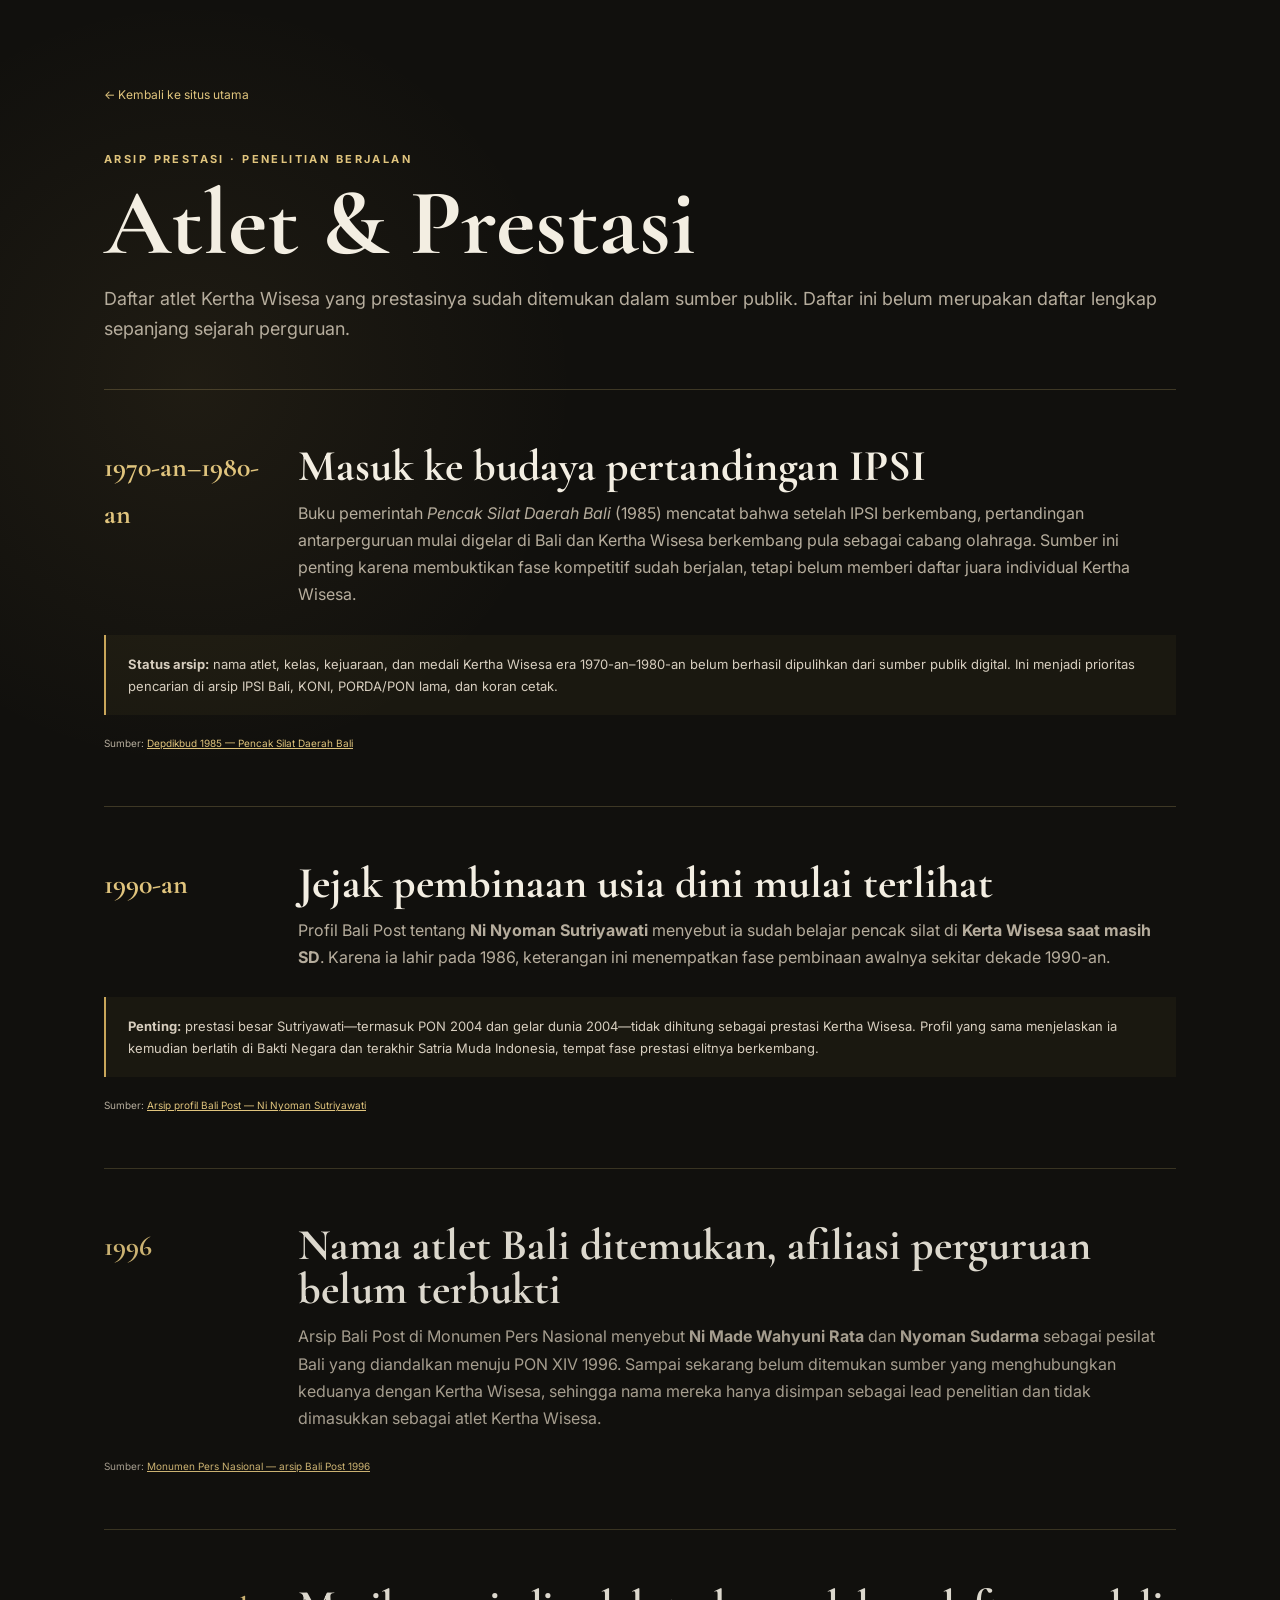
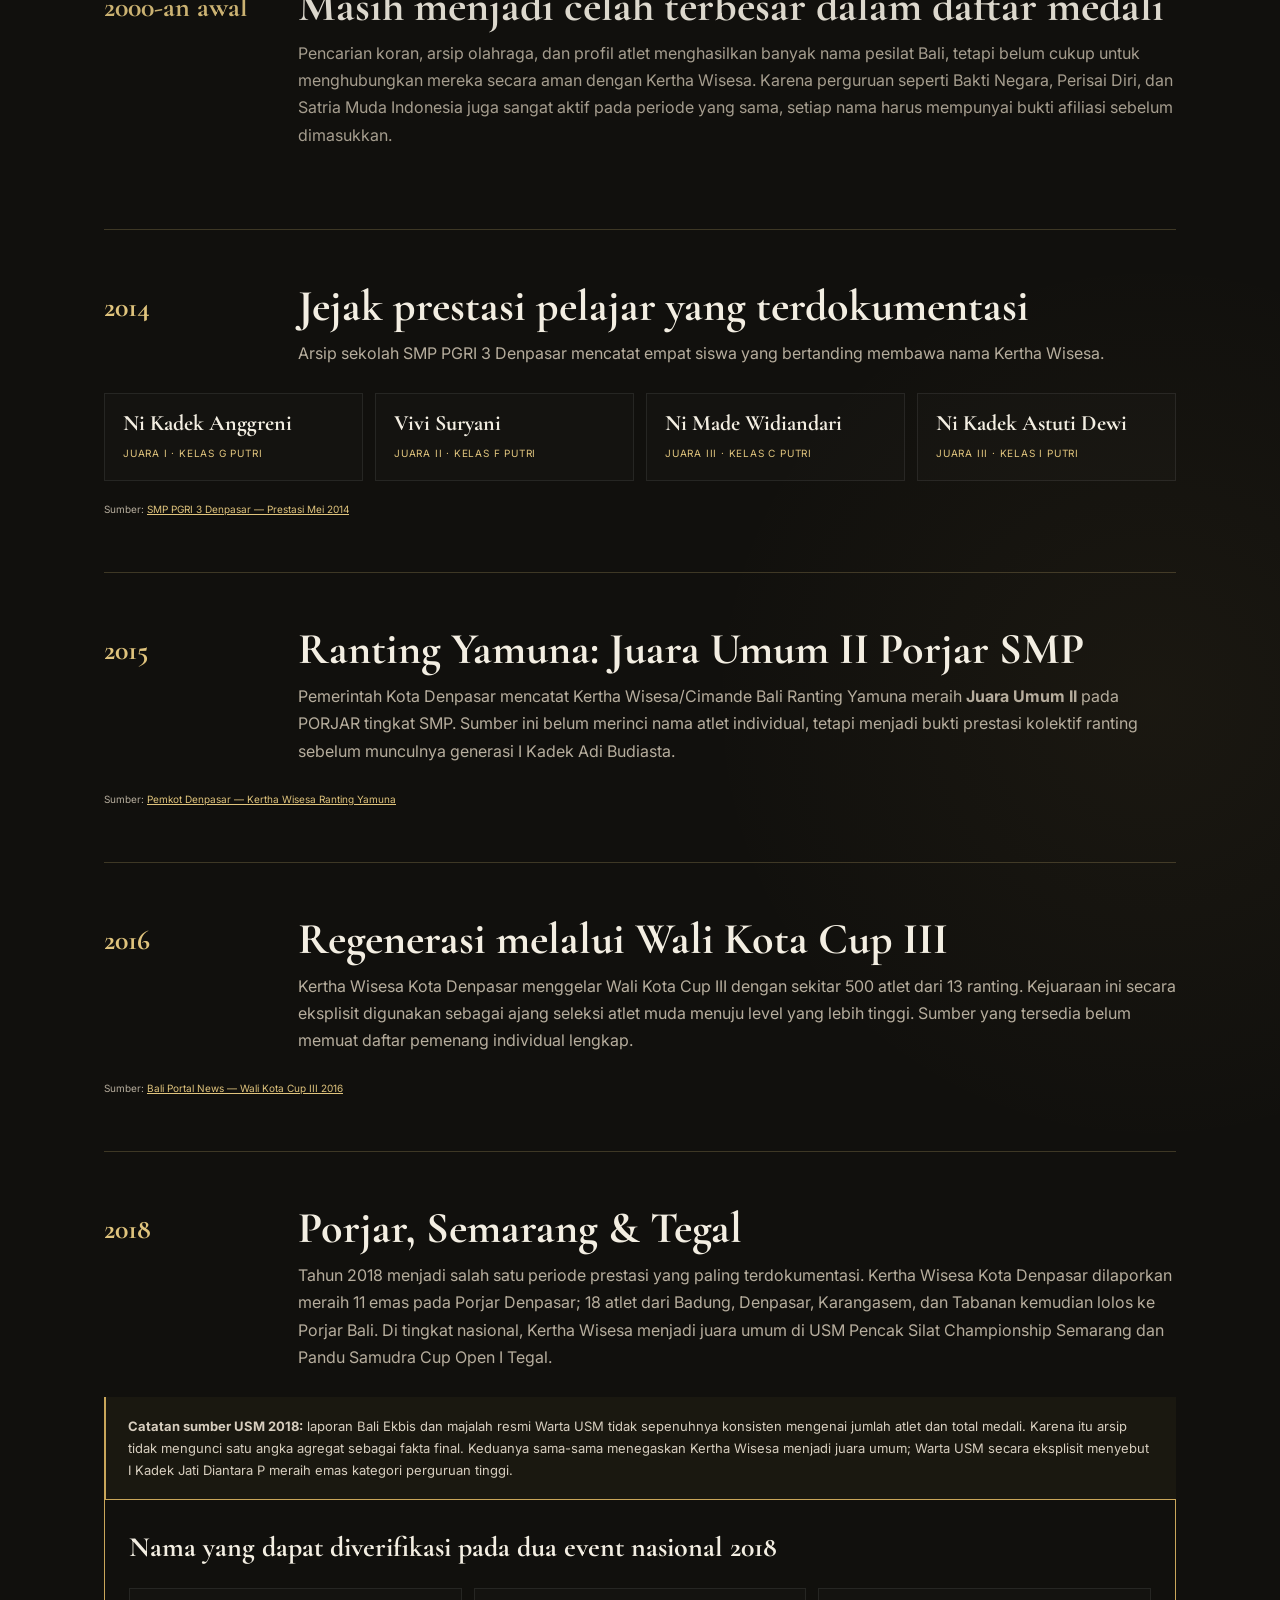
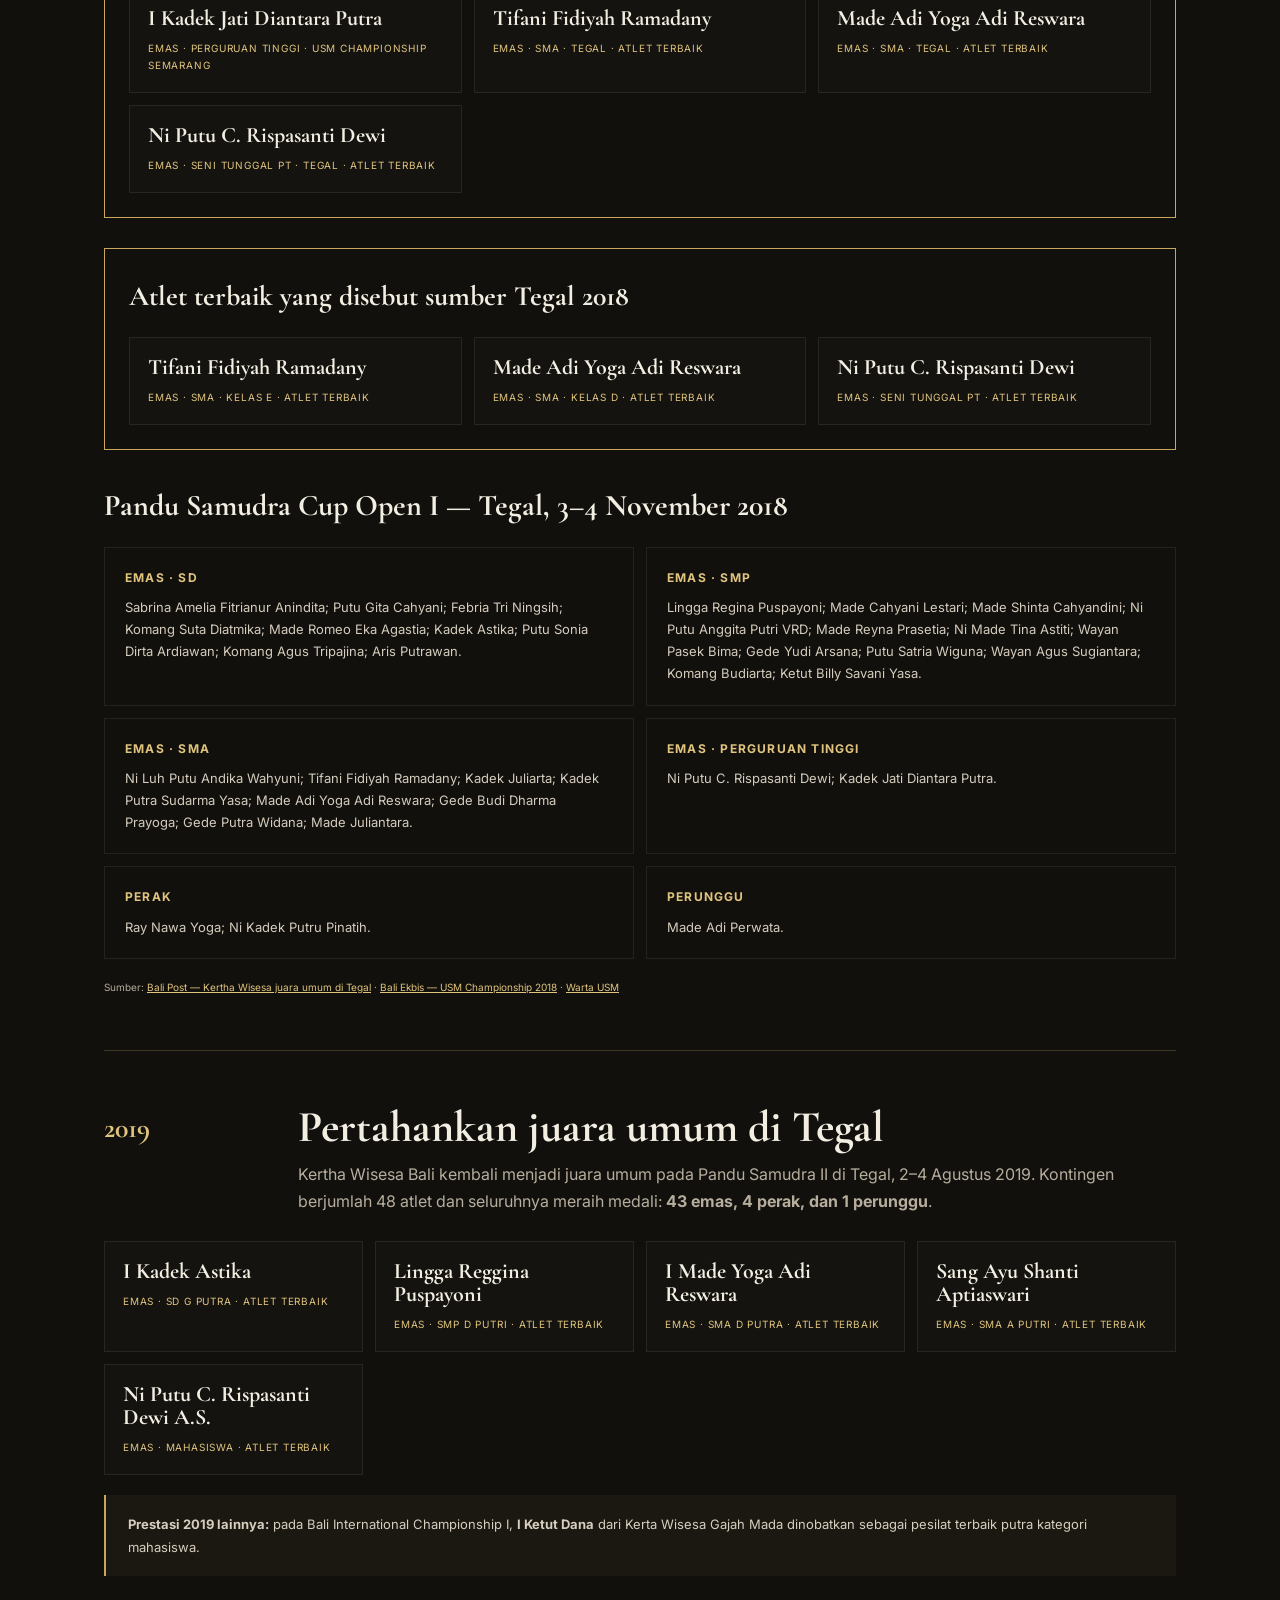
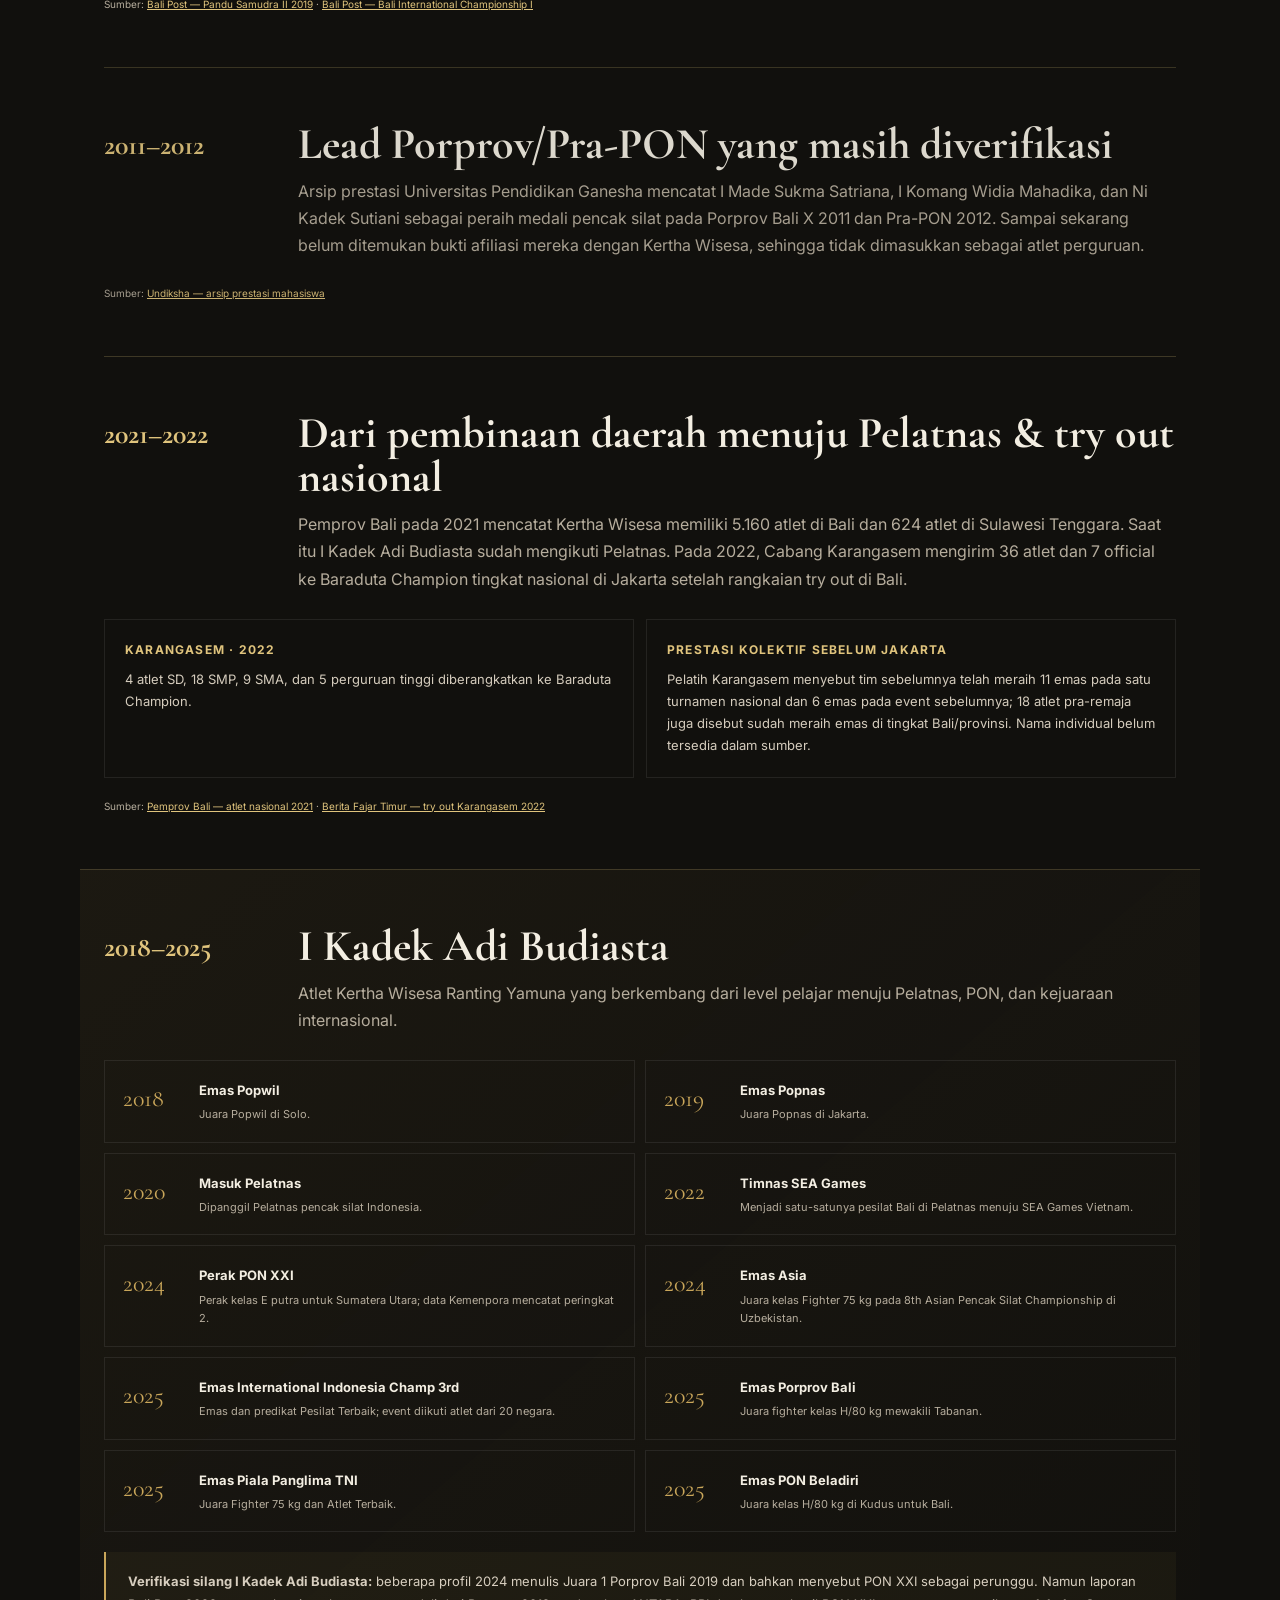
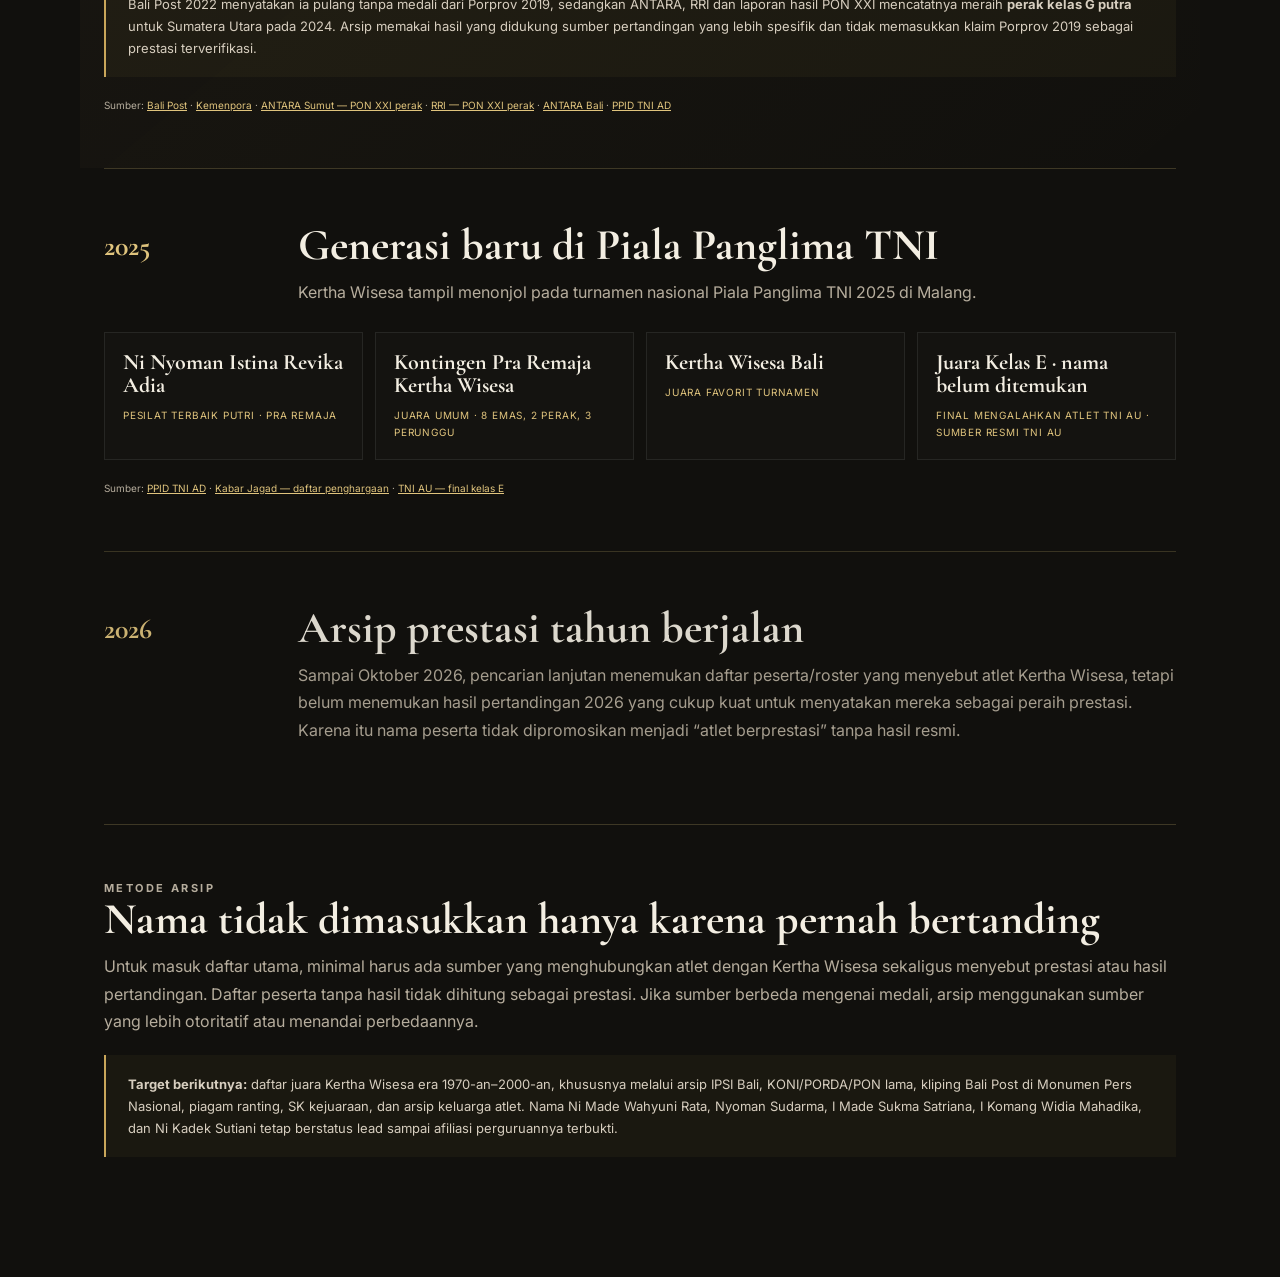
==== atlet.html @ 06d60357 "fill old athlete archive with verified historical leads" ====
<!doctype html>
<html lang="id"><head>
<meta charset="utf-8"><meta name="viewport" content="width=device-width, initial-scale=1">
<meta name="theme-color" content="#11100d">
<meta name="description" content="Arsip atlet dan prestasi PPS Kertha Wisesa berdasarkan sumber yang dapat diverifikasi.">
<title>Atlet & Prestasi — PPS Kertha Wisesa</title>
<link rel="preconnect" href="https://fonts.googleapis.com"><link rel="preconnect" href="https://fonts.gstatic.com" crossorigin>
<link href="https://fonts.googleapis.com/css2?family=Cormorant+Garamond:wght@500;600;700&family=Inter:wght@400;500;600;700&display=swap" rel="stylesheet">
<link rel="stylesheet" href="styles.css?v=20">
</head><body>
<main class="athlete-page">
<a class="bio-back" href="index.html#atlet">← Kembali ke situs utama</a>
<p class="kicker">Arsip Prestasi · Penelitian Berjalan</p>
<h1 class="bio-title">Atlet & Prestasi</h1>
<p class="bio-subtitle">Daftar atlet Kertha Wisesa yang prestasinya sudah ditemukan dalam sumber publik. Daftar ini belum merupakan daftar lengkap sepanjang sejarah perguruan.</p>

<section class="athlete-era">
  <div class="athlete-era-head">
    <time>1970-an–1980-an</time>
    <div><h2>Masuk ke budaya pertandingan IPSI</h2>
    <p>Buku pemerintah <em>Pencak Silat Daerah Bali</em> (1985) mencatat bahwa setelah IPSI berkembang, pertandingan antarperguruan mulai digelar di Bali dan Kertha Wisesa berkembang pula sebagai cabang olahraga. Sumber ini penting karena membuktikan fase kompetitif sudah berjalan, tetapi belum memberi daftar juara individual Kertha Wisesa.</p></div>
  </div>
  <div class="research-warning"><strong>Status arsip:</strong> nama atlet, kelas, kejuaraan, dan medali Kertha Wisesa era 1970-an–1980-an belum berhasil dipulihkan dari sumber publik digital. Ini menjadi prioritas pencarian di arsip IPSI Bali, KONI, PORDA/PON lama, dan koran cetak.</div>
  <p class="athlete-source">Sumber: <a target="_blank" rel="noopener" href="https://repositori.kemendikdasmen.go.id/7497/1/PENCAK%20SILAT%20DAERAH%20BALI.pdf">Depdikbud 1985 — Pencak Silat Daerah Bali</a></p>
</section>

<section class="athlete-era">
  <div class="athlete-era-head">
    <time>1990-an</time>
    <div><h2>Jejak pembinaan usia dini mulai terlihat</h2>
    <p>Profil Bali Post tentang <strong>Ni Nyoman Sutriyawati</strong> menyebut ia sudah belajar pencak silat di <strong>Kerta Wisesa saat masih SD</strong>. Karena ia lahir pada 1986, keterangan ini menempatkan fase pembinaan awalnya sekitar dekade 1990-an.</p></div>
  </div>
  <div class="research-warning"><strong>Penting:</strong> prestasi besar Sutriyawati—termasuk PON 2004 dan gelar dunia 2004—tidak dihitung sebagai prestasi Kertha Wisesa. Profil yang sama menjelaskan ia kemudian berlatih di Bakti Negara dan terakhir Satria Muda Indonesia, tempat fase prestasi elitnya berkembang.</div>
  <p class="athlete-source">Sumber: <a target="_blank" rel="noopener" href="https://www.mail-archive.com/silatindonesia%40yahoogroups.com/msg04131.html">Arsip profil Bali Post — Ni Nyoman Sutriyawati</a></p>
</section>

<section class="athlete-era archive-gap">
  <div class="athlete-era-head">
    <time>1996</time>
    <div><h2>Nama atlet Bali ditemukan, afiliasi perguruan belum terbukti</h2>
    <p>Arsip Bali Post di Monumen Pers Nasional menyebut <strong>Ni Made Wahyuni Rata</strong> dan <strong>Nyoman Sudarma</strong> sebagai pesilat Bali yang diandalkan menuju PON XIV 1996. Sampai sekarang belum ditemukan sumber yang menghubungkan keduanya dengan Kertha Wisesa, sehingga nama mereka hanya disimpan sebagai lead penelitian dan tidak dimasukkan sebagai atlet Kertha Wisesa.</p></div>
  </div>
  <p class="athlete-source">Sumber: <a target="_blank" rel="noopener" href="https://mpn.komdigi.go.id/arsip/page/112977/sheet">Monumen Pers Nasional — arsip Bali Post 1996</a></p>
</section>

<section class="athlete-era archive-gap">
  <div class="athlete-era-head">
    <time>2000-an awal</time>
    <div><h2>Masih menjadi celah terbesar dalam daftar medali</h2>
    <p>Pencarian koran, arsip olahraga, dan profil atlet menghasilkan banyak nama pesilat Bali, tetapi belum cukup untuk menghubungkan mereka secara aman dengan Kertha Wisesa. Karena perguruan seperti Bakti Negara, Perisai Diri, dan Satria Muda Indonesia juga sangat aktif pada periode yang sama, setiap nama harus mempunyai bukti afiliasi sebelum dimasukkan.</p></div>
  </div>
</section>

<section class="athlete-era">
  <div class="athlete-era-head">
    <time>2014</time>
    <div><h2>Jejak prestasi pelajar yang terdokumentasi</h2><p>Arsip sekolah SMP PGRI 3 Denpasar mencatat empat siswa yang bertanding membawa nama Kertha Wisesa.</p></div>
  </div>
  <div class="athlete-cards">
    <article><strong>Ni Kadek Anggreni</strong><span>Juara I · Kelas G Putri</span></article>
    <article><strong>Vivi Suryani</strong><span>Juara II · Kelas F Putri</span></article>
    <article><strong>Ni Made Widiandari</strong><span>Juara III · Kelas C Putri</span></article>
    <article><strong>Ni Kadek Astuti Dewi</strong><span>Juara III · Kelas I Putri</span></article>
  </div>
  <p class="athlete-source">Sumber: <a target="_blank" rel="noopener" href="https://spigadenpasar.weebly.com/mei-2014.html">SMP PGRI 3 Denpasar — Prestasi Mei 2014</a></p>
</section>

<section class="athlete-era">
  <div class="athlete-era-head">
    <time>2015</time>
    <div><h2>Ranting Yamuna: Juara Umum II Porjar SMP</h2><p>Pemerintah Kota Denpasar mencatat Kertha Wisesa/Cimande Bali Ranting Yamuna meraih <strong>Juara Umum II</strong> pada PORJAR tingkat SMP. Sumber ini belum merinci nama atlet individual, tetapi menjadi bukti prestasi kolektif ranting sebelum munculnya generasi I Kadek Adi Budiasta.</p></div>
  </div>
  <p class="athlete-source">Sumber: <a target="_blank" rel="noopener" href="https://www.setda.denpasarkota.go.id/berita/peringatan-hut-ke-9-kerta-wisesa-dan-cimande-bali-ranting-yamuna-lakukan-inovasi-dan-ide-kreatif-demi-kemajuan-pencak-silat">Pemkot Denpasar — Kertha Wisesa Ranting Yamuna</a></p>
</section>

<section class="athlete-era">
  <div class="athlete-era-head">
    <time>2016</time>
    <div><h2>Regenerasi melalui Wali Kota Cup III</h2><p>Kertha Wisesa Kota Denpasar menggelar Wali Kota Cup III dengan sekitar 500 atlet dari 13 ranting. Kejuaraan ini secara eksplisit digunakan sebagai ajang seleksi atlet muda menuju level yang lebih tinggi. Sumber yang tersedia belum memuat daftar pemenang individual lengkap.</p></div>
  </div>
  <p class="athlete-source">Sumber: <a target="_blank" rel="noopener" href="https://baliportalnews.com/2016/11/psps-kertha-wisesa-gelar-kejuaraan-bertajuk-walikota-cup-iii/">Bali Portal News — Wali Kota Cup III 2016</a></p>
</section>

<section class="athlete-era">
  <div class="athlete-era-head">
    <time>2018</time>
    <div><h2>Porjar, Semarang & Tegal</h2><p>Tahun 2018 menjadi salah satu periode prestasi yang paling terdokumentasi. Kertha Wisesa Kota Denpasar dilaporkan meraih 11 emas pada Porjar Denpasar; 18 atlet dari Badung, Denpasar, Karangasem, dan Tabanan kemudian lolos ke Porjar Bali. Di tingkat nasional, Kertha Wisesa menjadi juara umum di USM Pencak Silat Championship Semarang dan Pandu Samudra Cup Open I Tegal.</p></div>
  </div>
  <div class="research-warning"><strong>Catatan sumber USM 2018:</strong> laporan Bali Ekbis dan majalah resmi Warta USM tidak sepenuhnya konsisten mengenai jumlah atlet dan total medali. Karena itu arsip tidak mengunci satu angka agregat sebagai fakta final. Keduanya sama-sama menegaskan Kertha Wisesa menjadi juara umum; Warta USM secara eksplisit menyebut I Kadek Jati Diantara P meraih emas kategori perguruan tinggi.</div>

  <div class="athlete-callout">
    <strong>Nama yang dapat diverifikasi pada dua event nasional 2018</strong>
    <div class="athlete-cards compact">
      <article><strong>I Kadek Jati Diantara Putra</strong><span>Emas · Perguruan Tinggi · USM Championship Semarang</span></article>
      <article><strong>Tifani Fidiyah Ramadany</strong><span>Emas · SMA · Tegal · Atlet terbaik</span></article>
      <article><strong>Made Adi Yoga Adi Reswara</strong><span>Emas · SMA · Tegal · Atlet terbaik</span></article>
      <article><strong>Ni Putu C. Rispasanti Dewi</strong><span>Emas · Seni Tunggal PT · Tegal · Atlet terbaik</span></article>
    </div>
  </div>

  <div class="athlete-callout">
    <strong>Atlet terbaik yang disebut sumber Tegal 2018</strong>
    <div class="athlete-cards compact">
      <article><strong>Tifani Fidiyah Ramadany</strong><span>Emas · SMA · Kelas E · Atlet terbaik</span></article>
      <article><strong>Made Adi Yoga Adi Reswara</strong><span>Emas · SMA · Kelas D · Atlet terbaik</span></article>
      <article><strong>Ni Putu C. Rispasanti Dewi</strong><span>Emas · Seni Tunggal PT · Atlet terbaik</span></article>
    </div>
  </div>

  <h3 class="athlete-subhead">Pandu Samudra Cup Open I — Tegal, 3–4 November 2018</h3>
  <div class="medal-groups">
    <div class="medal-group">
      <h4>Emas · SD</h4>
      <p>Sabrina Amelia Fitrianur Anindita; Putu Gita Cahyani; Febria Tri Ningsih; Komang Suta Diatmika; Made Romeo Eka Agastia; Kadek Astika; Putu Sonia Dirta Ardiawan; Komang Agus Tripajina; Aris Putrawan.</p>
    </div>
    <div class="medal-group">
      <h4>Emas · SMP</h4>
      <p>Lingga Regina Puspayoni; Made Cahyani Lestari; Made Shinta Cahyandini; Ni Putu Anggita Putri VRD; Made Reyna Prasetia; Ni Made Tina Astiti; Wayan Pasek Bima; Gede Yudi Arsana; Putu Satria Wiguna; Wayan Agus Sugiantara; Komang Budiarta; Ketut Billy Savani Yasa.</p>
    </div>
    <div class="medal-group">
      <h4>Emas · SMA</h4>
      <p>Ni Luh Putu Andika Wahyuni; Tifani Fidiyah Ramadany; Kadek Juliarta; Kadek Putra Sudarma Yasa; Made Adi Yoga Adi Reswara; Gede Budi Dharma Prayoga; Gede Putra Widana; Made Juliantara.</p>
    </div>
    <div class="medal-group">
      <h4>Emas · Perguruan Tinggi</h4>
      <p>Ni Putu C. Rispasanti Dewi; Kadek Jati Diantara Putra.</p>
    </div>
    <div class="medal-group">
      <h4>Perak</h4>
      <p>Ray Nawa Yoga; Ni Kadek Putru Pinatih.</p>
    </div>
    <div class="medal-group">
      <h4>Perunggu</h4>
      <p>Made Adi Perwata.</p>
    </div>
  </div>
  <p class="athlete-source">Sumber: <a target="_blank" rel="noopener" href="https://www.balipost.com/news/2018/11/08/60775/Pesilat-Kertha-Wisesa-Bali-Juara...html">Bali Post — Kertha Wisesa juara umum di Tegal</a> · <a target="_blank" rel="noopener" href="https://www.baliekbis.com/kertha-wisesa-harumkan-nama-bali-di-usm-pencak-silat-championship-2018-semarang/">Bali Ekbis — USM Championship 2018</a> · <a target="_blank" rel="noopener" href="https://usm.ac.id/wp-content/uploads/2022/10/Warta-USM-No.04.Vol_.19.2018_opt.pdf">Warta USM</a></p>
</section>

<section class="athlete-era">
  <div class="athlete-era-head">
    <time>2019</time>
    <div><h2>Pertahankan juara umum di Tegal</h2><p>Kertha Wisesa Bali kembali menjadi juara umum pada Pandu Samudra II di Tegal, 2–4 Agustus 2019. Kontingen berjumlah 48 atlet dan seluruhnya meraih medali: <strong>43 emas, 4 perak, dan 1 perunggu</strong>.</p></div>
  </div>
  <div class="athlete-cards">
    <article><strong>I Kadek Astika</strong><span>Emas · SD G Putra · Atlet terbaik</span></article>
    <article><strong>Lingga Reggina Puspayoni</strong><span>Emas · SMP D Putri · Atlet terbaik</span></article>
    <article><strong>I Made Yoga Adi Reswara</strong><span>Emas · SMA D Putra · Atlet terbaik</span></article>
    <article><strong>Sang Ayu Shanti Aptiaswari</strong><span>Emas · SMA A Putri · Atlet terbaik</span></article>
    <article><strong>Ni Putu C. Rispasanti Dewi A.S.</strong><span>Emas · Mahasiswa · Atlet terbaik</span></article>
  </div>
  <div class="research-warning"><strong>Prestasi 2019 lainnya:</strong> pada Bali International Championship I, <strong>I Ketut Dana</strong> dari Kerta Wisesa Gajah Mada dinobatkan sebagai pesilat terbaik putra kategori mahasiswa.</div>
  <p class="athlete-source">Sumber: <a target="_blank" rel="noopener" href="https://www.balipost.com/news/2019/08/06/83137/Kertha-Wisesa-Bali-Pertahankan-Gelar...html">Bali Post — Pandu Samudra II 2019</a> · <a target="_blank" rel="noopener" href="https://www.balipost.com/news/2019/07/29/82180/Tapak-Suci-Bali-Juara-Favorit.html">Bali Post — Bali International Championship I</a></p>
</section>

<section class="athlete-era archive-gap">
  <div class="athlete-era-head">
    <time>2011–2012</time>
    <div><h2>Lead Porprov/Pra-PON yang masih diverifikasi</h2><p>Arsip prestasi Universitas Pendidikan Ganesha mencatat I Made Sukma Satriana, I Komang Widia Mahadika, dan Ni Kadek Sutiani sebagai peraih medali pencak silat pada Porprov Bali X 2011 dan Pra-PON 2012. Sampai sekarang belum ditemukan bukti afiliasi mereka dengan Kertha Wisesa, sehingga tidak dimasukkan sebagai atlet perguruan.</p></div>
  </div>
  <p class="athlete-source">Sumber: <a target="_blank" rel="noopener" href="https://undiksha.ac.id/kemahasiswaan/prestasi-mahasiswa/">Undiksha — arsip prestasi mahasiswa</a></p>
</section>

<section class="athlete-era">
  <div class="athlete-era-head">
    <time>2021–2022</time>
    <div><h2>Dari pembinaan daerah menuju Pelatnas & try out nasional</h2><p>Pemprov Bali pada 2021 mencatat Kertha Wisesa memiliki 5.160 atlet di Bali dan 624 atlet di Sulawesi Tenggara. Saat itu I Kadek Adi Budiasta sudah mengikuti Pelatnas. Pada 2022, Cabang Karangasem mengirim 36 atlet dan 7 official ke Baraduta Champion tingkat nasional di Jakarta setelah rangkaian try out di Bali.</p></div>
  </div>
  <div class="medal-groups">
    <div class="medal-group"><h4>Karangasem · 2022</h4><p>4 atlet SD, 18 SMP, 9 SMA, dan 5 perguruan tinggi diberangkatkan ke Baraduta Champion.</p></div>
    <div class="medal-group"><h4>Prestasi kolektif sebelum Jakarta</h4><p>Pelatih Karangasem menyebut tim sebelumnya telah meraih 11 emas pada satu turnamen nasional dan 6 emas pada event sebelumnya; 18 atlet pra-remaja juga disebut sudah meraih emas di tingkat Bali/provinsi. Nama individual belum tersedia dalam sumber.</p></div>
  </div>
  <p class="athlete-source">Sumber: <a target="_blank" rel="noopener" href="https://www.baliprov.go.id/web/gubernur-koster-apresiasi-pps-kertha-wisesa-melahirkan-atlet-nasional">Pemprov Bali — atlet nasional 2021</a> · <a target="_blank" rel="noopener" href="https://beritafajartimur.com/ketua-dpp-perguruan-pencak-silat-kertha-wisesa-lepas-38-atlet-pencak-silat-yang-try-out-ke-jakarta/">Berita Fajar Timur — try out Karangasem 2022</a></p>
</section>

<section class="athlete-era athlete-star">
  <div class="athlete-era-head">
    <time>2018–2025</time>
    <div><h2>I Kadek Adi Budiasta</h2><p>Atlet Kertha Wisesa Ranting Yamuna yang berkembang dari level pelajar menuju Pelatnas, PON, dan kejuaraan internasional.</p></div>
  </div>
  <div class="career-grid">
    <article><span>2018</span><strong>Emas Popwil</strong><p>Juara Popwil di Solo.</p></article>
    <article><span>2019</span><strong>Emas Popnas</strong><p>Juara Popnas di Jakarta.</p></article>
    <article><span>2020</span><strong>Masuk Pelatnas</strong><p>Dipanggil Pelatnas pencak silat Indonesia.</p></article>
    <article><span>2022</span><strong>Timnas SEA Games</strong><p>Menjadi satu-satunya pesilat Bali di Pelatnas menuju SEA Games Vietnam.</p></article>
    <article><span>2024</span><strong>Perak PON XXI</strong><p>Perak kelas E putra untuk Sumatera Utara; data Kemenpora mencatat peringkat 2.</p></article>
    <article><span>2024</span><strong>Emas Asia</strong><p>Juara kelas Fighter 75 kg pada 8th Asian Pencak Silat Championship di Uzbekistan.</p></article>
    <article><span>2025</span><strong>Emas International Indonesia Champ 3rd</strong><p>Emas dan predikat Pesilat Terbaik; event diikuti atlet dari 20 negara.</p></article>
    <article><span>2025</span><strong>Emas Porprov Bali</strong><p>Juara fighter kelas H/80 kg mewakili Tabanan.</p></article>
    <article><span>2025</span><strong>Emas Piala Panglima TNI</strong><p>Juara Fighter 75 kg dan Atlet Terbaik.</p></article>
    <article><span>2025</span><strong>Emas PON Beladiri</strong><p>Juara kelas H/80 kg di Kudus untuk Bali.</p></article>
  </div>
  <div class="research-warning"><strong>Verifikasi silang I Kadek Adi Budiasta:</strong> beberapa profil 2024 menulis Juara 1 Porprov Bali 2019 dan bahkan menyebut PON XXI sebagai perunggu. Namun laporan Bali Post 2022 menyatakan ia pulang tanpa medali dari Porprov 2019, sedangkan ANTARA, RRI dan laporan hasil PON XXI mencatatnya meraih <strong>perak kelas G putra</strong> untuk Sumatera Utara pada 2024. Arsip memakai hasil yang didukung sumber pertandingan yang lebih spesifik dan tidak memasukkan klaim Porprov 2019 sebagai prestasi terverifikasi.</div>
  <p class="athlete-source">Sumber: <a target="_blank" rel="noopener" href="https://www.balipost.com/news/2022/02/21/252060/Adi-Budiasta-Berlaga-di-SEA...html">Bali Post</a> · <a target="_blank" rel="noopener" href="https://smepbdsi.kemenpora.go.id/pelatnas/?id_pelatnas=13">Kemenpora</a> · <a target="_blank" rel="noopener" href="https://sumut.antaranews.com/berita/589383/atlet-asal-langkat-wakili-sumut-di-pon-xxi-raih-perak-dan-perunggu">ANTARA Sumut — PON XXI perak</a> · <a target="_blank" rel="noopener" href="https://rri.co.id/denpasar/pon/1009874/atlet-pencak-silat-kodam-udayana-raih-medali-di-pon-aceh">RRI — PON XXI perak</a> · <a target="_blank" rel="noopener" href="https://bali.antaranews.com/berita/359233/prajurit-udayana-raih-medali-emas-pencak-silat-tingkat-asia">ANTARA Bali</a> · <a target="_blank" rel="noopener" href="https://ppid.tniad.mil.id/index.php/i/30249/serda-kadek-budiasta-prajurit-kodam-ixudayana-persembahkan-emas-untuk-bali-di-pon-beladiri-2025">PPID TNI AD</a></p>
</section>

<section class="athlete-era">
  <div class="athlete-era-head">
    <time>2025</time>
    <div><h2>Generasi baru di Piala Panglima TNI</h2><p>Kertha Wisesa tampil menonjol pada turnamen nasional Piala Panglima TNI 2025 di Malang.</p></div>
  </div>
  <div class="athlete-cards">
    <article><strong>Ni Nyoman Istina Revika Adia</strong><span>Pesilat terbaik putri · Pra Remaja</span></article>
    <article><strong>Kontingen Pra Remaja Kertha Wisesa</strong><span>Juara umum · 8 emas, 2 perak, 3 perunggu</span></article>
    <article><strong>Kertha Wisesa Bali</strong><span>Juara Favorit turnamen</span></article>
    <article><strong>Juara Kelas E · nama belum ditemukan</strong><span>Final mengalahkan atlet TNI AU · sumber resmi TNI AU</span></article>
  </div>
  <p class="athlete-source">Sumber: <a target="_blank" rel="noopener" href="https://ppid.tniad.mil.id/index.php/i/28412/silat-menyatukan-negeri-turnamen-pencak-silat-piala-panglima-tni-2025-resmi-ditutup-penuh-apresiasi-dan-harapan">PPID TNI AD</a> · <a target="_blank" rel="noopener" href="https://www.kabarjagad.id/olahraga/kejuaraan-pencak-silat-piala-panglima-tni-2025-ditutup-lahirkan-jawara-berkarakter/">Kabar Jagad — daftar penghargaan</a> · <a target="_blank" rel="noopener" href="https://tni-au.mil.id/berita/detail/prajurit-kosek-iii-raih-emas-dan-perak-kejuaraan-pencak-silat-piala-panglima-tni">TNI AU — final kelas E</a></p>
</section>

<section class="athlete-era archive-gap">
  <div class="athlete-era-head">
    <time>2026</time>
    <div><h2>Arsip prestasi tahun berjalan</h2><p>Sampai Oktober 2026, pencarian lanjutan menemukan daftar peserta/roster yang menyebut atlet Kertha Wisesa, tetapi belum menemukan hasil pertandingan 2026 yang cukup kuat untuk menyatakan mereka sebagai peraih prestasi. Karena itu nama peserta tidak dipromosikan menjadi “atlet berprestasi” tanpa hasil resmi.</p></div>
  </div>
</section>

<section class="athlete-sources">
  <p class="kicker">Metode Arsip</p>
  <h2>Nama tidak dimasukkan hanya karena pernah bertanding</h2>
  <p>Untuk masuk daftar utama, minimal harus ada sumber yang menghubungkan atlet dengan Kertha Wisesa sekaligus menyebut prestasi atau hasil pertandingan. Daftar peserta tanpa hasil tidak dihitung sebagai prestasi. Jika sumber berbeda mengenai medali, arsip menggunakan sumber yang lebih otoritatif atau menandai perbedaannya.</p>
  <div class="research-warning"><strong>Target berikutnya:</strong> daftar juara Kertha Wisesa era 1970-an–2000-an, khususnya melalui arsip IPSI Bali, KONI/PORDA/PON lama, kliping Bali Post di Monumen Pers Nasional, piagam ranting, SK kejuaraan, dan arsip keluarga atlet. Nama Ni Made Wahyuni Rata, Nyoman Sudarma, I Made Sukma Satriana, I Komang Widia Mahadika, dan Ni Kadek Sutiani tetap berstatus lead sampai afiliasi perguruannya terbukti.</div>
</section>
</main>
</body></html>
---- styles.css ----
:root{
  --bg:#11100d;
  --bg-2:#181612;
  --panel:#201d17;
  --panel-2:#272219;
  --text:#f3eee2;
  --muted:#b6ad9d;
  --gold:#c9a65a;
  --gold-2:#e0c47d;
  --line:rgba(224,196,125,.22);
  --white:#fffaf0;
  --max:1180px;
}
*{box-sizing:border-box}
html{scroll-behavior:smooth}
body{
  margin:0;
  background:
    radial-gradient(circle at 15% 5%,rgba(201,166,90,.08),transparent 24rem),
    radial-gradient(circle at 90% 30%,rgba(201,166,90,.05),transparent 28rem),
    var(--bg);
  color:var(--text);
  font-family:Inter,system-ui,sans-serif;
  line-height:1.7;
}
a{color:inherit}
.progress{position:fixed;top:0;left:0;height:2px;background:var(--gold-2);width:0;z-index:1000}
.site-header{
  position:sticky;top:0;z-index:50;
  border-bottom:1px solid rgba(255,255,255,.07);
  background:rgba(17,16,13,.86);backdrop-filter:blur(14px)
}
.nav-wrap{max-width:var(--max);margin:auto;height:78px;padding:0 24px;display:flex;align-items:center;justify-content:space-between;gap:28px}
.brand{display:flex;align-items:center;gap:12px;text-decoration:none}
.brand-logo,.footer-logo,.hero-logo,.emblem-visual img{
  object-fit:cover;
  display:block;
  background:transparent !important;
  -webkit-clip-path:polygon(49.1% 1.2%,98.2% 38.1%,81.1% 98.8%,17.2% 98.8%,1.2% 38.1%);
  clip-path:polygon(49.1% 1.2%,98.2% 38.1%,81.1% 98.8%,17.2% 98.8%,1.2% 38.1%);
}
.brand-logo{width:40px;height:40px;flex:0 0 auto;filter:none}
.footer-logo{width:44px;height:44px;flex:0 0 auto;filter:none}
.hero-logo{width:112px;height:112px;margin:0 auto 30px;filter:drop-shadow(0 6px 14px rgba(0,0,0,.28))}
.brand strong{display:block;font-family:"Cormorant Garamond",serif;font-size:22px;line-height:1}
.brand small{font-size:10px;text-transform:uppercase;letter-spacing:.22em;color:var(--muted)}
.nav{display:flex;gap:26px;align-items:center}
.nav a{text-decoration:none;font-size:13px;color:#d9d1c3;position:relative}
.nav a:after{content:"";position:absolute;left:0;bottom:-8px;width:0;height:1px;background:var(--gold);transition:.25s}
.nav a:hover:after{width:100%}
.menu-btn{display:none;background:none;border:1px solid var(--line);color:var(--text);padding:9px 12px}

.hero{
  min-height:calc(100vh - 78px);position:relative;overflow:hidden;
  display:grid;place-items:center;border-bottom:1px solid rgba(255,255,255,.06)
}
.hero:before{
  content:"";position:absolute;inset:0;opacity:.13;
  background-image:
    linear-gradient(30deg, transparent 24%, rgba(224,196,125,.15) 25%, rgba(224,196,125,.15) 26%, transparent 27%, transparent 74%, rgba(224,196,125,.15) 75%, rgba(224,196,125,.15) 76%, transparent 77%),
    linear-gradient(60deg, transparent 24%, rgba(224,196,125,.1) 25%, rgba(224,196,125,.1) 26%, transparent 27%, transparent 74%, rgba(224,196,125,.1) 75%, rgba(224,196,125,.1) 76%, transparent 77%);
  background-size:70px 120px
}
.hero-inner{width:min(980px,calc(100% - 48px));position:relative;text-align:center;padding:100px 0 120px}
.eyebrow,.kicker{text-transform:uppercase;letter-spacing:.22em;color:var(--gold-2);font-size:11px;font-weight:700}
.hero h1,.section h2,.founder-content h3,.org-card h3,.archive-callout h3{
  font-family:"Cormorant Garamond",serif
}
.hero h1{font-size:clamp(72px,12vw,150px);line-height:.82;margin:26px 0 30px;letter-spacing:-.04em}
.hero-lead{max-width:720px;margin:0 auto;color:#d8d0c2;font-size:clamp(17px,2vw,22px)}
.hero-actions{display:flex;justify-content:center;gap:12px;margin-top:38px;flex-wrap:wrap}
.btn{padding:13px 20px;text-decoration:none;font-size:13px;border:1px solid var(--line)}
.btn-primary{background:var(--gold);color:#18130a;border-color:var(--gold);font-weight:700}
.btn-ghost{background:rgba(255,255,255,.02)}
.hero-facts{
  margin:70px auto 0;max-width:760px;border-top:1px solid var(--line);border-bottom:1px solid var(--line);
  display:grid;grid-template-columns:repeat(3,1fr)
}
.hero-facts div{padding:22px 14px;border-right:1px solid var(--line)}
.hero-facts div:last-child{border-right:0}
.hero-facts span{display:block;font-family:"Cormorant Garamond",serif;font-size:32px;color:var(--gold-2);font-weight:700}
.hero-facts small{color:var(--muted);font-size:11px}
.scroll-cue{position:absolute;bottom:24px;text-decoration:none;color:var(--muted);font-size:11px;letter-spacing:.1em}
.scroll-cue span{color:var(--gold);margin-left:8px}

.section{max-width:var(--max);margin:auto;padding:110px 24px}
.section-head{max-width:800px;margin-bottom:52px}
.section-head.compact{margin-bottom:36px}
.section-head.centered{text-align:center;margin-left:auto;margin-right:auto}
.section h2{font-size:clamp(42px,6vw,72px);line-height:.98;margin:10px 0 0;letter-spacing:-.025em}
.section-sub{color:var(--muted);max-width:670px}
.centered .section-sub{margin-left:auto;margin-right:auto}
.split{display:grid;grid-template-columns:1.45fr .8fr;gap:64px;align-items:start}
.copy p{font-size:17px;color:#d9d0c1;margin:0 0 20px}
.copy strong{color:var(--white)}
.quote-card{border:1px solid var(--line);padding:34px;background:linear-gradient(145deg,rgba(201,166,90,.08),transparent)}
.quote-mark{font-family:"Cormorant Garamond",serif;color:var(--gold);font-size:70px;line-height:.6}
blockquote{font-family:"Cormorant Garamond",serif;font-size:28px;line-height:1.15;margin:10px 0 24px}
.quote-card p{color:var(--muted);font-size:12px}

.timeline-section{padding-top:70px}
.timeline{border-left:1px solid var(--line);margin-left:100px}
.timeline article{display:grid;grid-template-columns:150px 1fr;gap:30px;padding:0 0 44px;position:relative}
.timeline article:before{content:"";position:absolute;left:-5px;top:8px;width:9px;height:9px;background:var(--gold);transform:rotate(45deg)}
.timeline time{margin-left:-190px;text-align:right;color:var(--gold-2);font-family:"Cormorant Garamond",serif;font-size:22px;font-weight:700}
.timeline h3{margin:0 0 8px;font-size:20px}
.timeline p{margin:0;color:var(--muted);max-width:720px}

.founders{border-top:1px solid rgba(255,255,255,.06)}
.founder-grid{display:grid;gap:20px}
.founder-card{border:1px solid var(--line);padding:28px;display:grid;grid-template-columns:140px 1fr;gap:28px;background:rgba(255,255,255,.015)}
.founder-card.feature{grid-template-columns:220px 1fr;padding:38px}
.portrait-placeholder{
  min-height:180px;border:1px solid var(--line);display:grid;place-items:center;
  background:
    radial-gradient(circle at center,rgba(201,166,90,.16),transparent 58%),
    linear-gradient(135deg,rgba(255,255,255,.02),rgba(201,166,90,.04))
}
.portrait-placeholder span{font-family:"Cormorant Garamond",serif;font-size:54px;color:var(--gold-2)}
.role{font-size:10px;text-transform:uppercase;letter-spacing:.18em;color:var(--gold);margin:0}
.founder-content h3{font-size:38px;margin:5px 0 0}
.alias{color:var(--muted);margin-top:-4px}
.founder-content>p:not(.role):not(.alias):not(.note){color:#d5ccbd}
.note{font-size:11px;color:#8f8678;border-top:1px solid rgba(255,255,255,.06);padding-top:12px}

.values{max-width:none;background:var(--bg-2);border-top:1px solid rgba(255,255,255,.06);border-bottom:1px solid rgba(255,255,255,.06)}
.values>.section-head,.values>.value-grid{max-width:var(--max);margin-left:auto;margin-right:auto}
.value-grid{display:grid;grid-template-columns:repeat(3,1fr);gap:1px;background:var(--line);border:1px solid var(--line)}
.value-grid article{background:var(--bg-2);padding:42px 34px;min-height:280px}
.value-no{font-family:"Cormorant Garamond",serif;color:var(--gold);font-size:18px}
.value-grid h3{font-family:"Cormorant Garamond",serif;font-size:38px;margin:50px 0 10px}
.value-grid p{color:var(--muted);font-size:14px}

.org-grid{display:grid;grid-template-columns:1fr 1fr;gap:16px}
.org-card{border:1px solid var(--line);padding:32px;min-height:180px}
.org-card.motto{grid-column:1/-1;background:linear-gradient(110deg,rgba(201,166,90,.11),transparent)}
.org-card .label{color:var(--gold);font-size:10px;text-transform:uppercase;letter-spacing:.18em}
.org-card h3{font-size:34px;margin:10px 0 8px}
.org-card p,.data-note{color:var(--muted)}
.data-note{font-size:11px;margin-top:18px}

.stat-strip{display:grid;grid-template-columns:repeat(3,1fr);border:1px solid var(--line);margin-bottom:18px}
.stat-strip div{padding:34px;border-right:1px solid var(--line)}
.stat-strip div:last-child{border-right:0}
.stat-strip strong{display:block;color:var(--gold-2);font-family:"Cormorant Garamond",serif;font-size:54px;line-height:1}
.stat-strip span{font-size:12px;color:var(--muted)}
.legacy-grid{display:grid;grid-template-columns:repeat(2,1fr);gap:16px}
.legacy-grid article{border:1px solid rgba(255,255,255,.08);padding:28px}
.legacy-grid h3{font-family:"Cormorant Garamond",serif;font-size:30px;margin:0 0 8px}
.legacy-grid p{color:var(--muted);margin:0}

.sources{padding-bottom:90px}
.source-list{border-top:1px solid var(--line)}
.source-list a{display:grid;grid-template-columns:42px 1fr 28px;gap:18px;align-items:center;padding:20px 0;border-bottom:1px solid var(--line);text-decoration:none}
.source-list>a>span{font-family:"Cormorant Garamond",serif;color:var(--gold);font-size:20px}
.source-list strong{display:block}
.source-list small{display:block;color:var(--muted);margin-top:3px}
.source-list b{color:var(--gold);font-weight:400}
.source-list a:hover strong{color:var(--gold-2)}
.archive-callout{margin-top:52px;border:1px solid var(--gold);padding:34px;display:grid;grid-template-columns:1fr 1fr;gap:40px}
.archive-callout h3{font-size:36px;line-height:1.05;margin:10px 0 0}
.archive-callout>p{color:var(--muted);margin:0}

footer{
  border-top:1px solid rgba(255,255,255,.08);max-width:var(--max);margin:auto;padding:32px 24px 52px;
  display:grid;grid-template-columns:1fr 1.3fr auto;gap:24px;align-items:center;color:var(--muted);font-size:11px
}
.footer-brand{display:flex;align-items:center;gap:14px}
.footer-brand strong{display:block;color:var(--text);font-family:"Cormorant Garamond",serif;font-size:20px}
.footer-brand small{display:block}
footer>a{text-decoration:none;color:var(--gold-2)}

@media(max-width:820px){
  .menu-btn{display:block}
  .nav{display:none;position:absolute;top:78px;left:0;right:0;background:#14120f;border-bottom:1px solid var(--line);padding:18px 24px;flex-direction:column;align-items:flex-start}
  .nav.open{display:flex}
  .hero-inner{padding-top:70px}
  .hero h1{font-size:clamp(64px,19vw,105px)}
  .hero-facts{grid-template-columns:1fr}
  .hero-facts div{border-right:0;border-bottom:1px solid var(--line)}
  .hero-facts div:last-child{border-bottom:0}
  .split,.founder-card,.founder-card.feature,.archive-callout{grid-template-columns:1fr}
  .timeline{margin-left:26px}
  .timeline article{display:block;padding-left:26px}
  .timeline time{display:block;margin:0 0 6px;text-align:left}
  .value-grid,.stat-strip,.legacy-grid,.org-grid{grid-template-columns:1fr}
  .org-card.motto{grid-column:auto}
  .stat-strip div{border-right:0;border-bottom:1px solid var(--line)}
  .stat-strip div:last-child{border-bottom:0}
  footer{grid-template-columns:1fr}
}
@media(max-width:520px){
  .nav-wrap{padding:0 18px}
  .brand strong{font-size:19px}
  .section{padding:82px 18px}
  .hero-inner{width:calc(100% - 36px)}
  .hero h1{font-size:60px}
  .hero-lead{font-size:16px}
  .section h2{font-size:44px}
  .founder-card,.founder-card.feature{padding:22px}
  .value-grid article{padding:30px 24px}
}

/* Archive v2 */
.founder-actions{margin:18px 0 8px}
.text-link{color:var(--gold-2);text-decoration:none;font-size:13px;font-weight:700}
.text-link:hover{text-decoration:underline}
.source-badge{display:inline-block;padding:4px 7px;border:1px solid var(--line);font-size:9px;line-height:1;text-transform:uppercase;letter-spacing:.12em;vertical-align:middle}
.source-badge.verified{color:#e9d69a;background:rgba(201,166,90,.08)}
.source-badge.family{color:#d8cdbb;background:rgba(255,255,255,.035)}
.lineage{border-top:1px solid rgba(255,255,255,.06)}
.lineage-tree{max-width:920px;margin:0 auto;position:relative}
.lineage-origin{width:max-content;max-width:100%;margin:0 auto 54px;padding:16px 24px;border:1px solid var(--gold);font-family:"Cormorant Garamond",serif;font-size:26px}
.lineage-origin:after{content:"";position:absolute;left:50%;top:58px;width:1px;height:42px;background:var(--line)}
.lineage-branch{display:grid;grid-template-columns:1fr 1fr;gap:24px;position:relative}
.lineage-branch:before{content:"";position:absolute;left:25%;right:25%;top:-30px;height:1px;background:var(--line)}
.lineage-branch article{position:relative;border:1px solid var(--line);padding:28px;background:rgba(255,255,255,.015)}
.lineage-branch article:before{content:"";position:absolute;left:50%;top:-30px;width:1px;height:30px;background:var(--line)}
.lineage-branch strong{display:block;font-family:"Cormorant Garamond",serif;font-size:30px;margin-top:16px}
.lineage-branch small{color:var(--gold-2)}
.lineage-branch p{color:var(--muted);margin-bottom:0}
.emblem{max-width:none;background:linear-gradient(110deg,#15130f,#1b1712);border-top:1px solid rgba(255,255,255,.06);border-bottom:1px solid rgba(255,255,255,.06)}
.emblem-grid{max-width:var(--max);margin:auto;display:grid;grid-template-columns:300px 1fr;gap:64px;align-items:center}
.emblem-visual{display:grid;place-items:center;padding:32px}
.emblem-visual img{width:min(230px,100%);height:auto;filter:drop-shadow(0 16px 22px rgba(0,0,0,.35));}
.emblem-grid h2{margin-bottom:24px}
.emblem-grid>div:last-child>p:not(.kicker):not(.data-note){color:#d5ccbd}
.bio-page{max-width:960px;margin:0 auto;padding:80px 24px 110px}
.bio-back{display:inline-block;margin-bottom:34px;color:var(--gold-2);text-decoration:none;font-size:12px}
.bio-title{font-family:"Cormorant Garamond",serif;font-size:clamp(54px,8vw,94px);line-height:.9;margin:12px 0 16px}
.bio-subtitle{font-size:18px;color:var(--muted);margin-bottom:44px}
.bio-grid{display:grid;grid-template-columns:1.4fr .75fr;gap:42px}
.bio-main h2,.bio-side h2{font-family:"Cormorant Garamond",serif;font-size:34px}
.bio-main p,.bio-side p,.bio-side li{color:#d5ccbd}
.bio-panel{border:1px solid var(--line);padding:24px;margin-bottom:18px}
.bio-panel ul{padding-left:18px}
.bio-source{border-top:1px solid var(--line);padding:14px 0}
.bio-source a{color:var(--gold-2)}
@media(max-width:820px){
  .lineage-branch,.emblem-grid,.bio-grid{grid-template-columns:1fr}
  .lineage-branch:before{display:none}
  .lineage-branch article:before{display:none}
  .lineage-origin:after{display:none}
  .lineage-origin{margin-bottom:20px}
  .emblem-grid{gap:16px}
}

/* Pekak Gunung family archive photo */
.founder-photo{margin:0}
.founder-photo img{width:100%;height:100%;min-height:300px;max-height:390px;object-fit:cover;object-position:center top;display:block;border:1px solid var(--line);filter:sepia(.08) contrast(1.03)}
.founder-photo figcaption,.bio-hero-photo figcaption{font-size:10px;color:var(--muted);margin-top:8px;line-height:1.4}
.bio-hero-photo{margin:0 0 38px;display:grid;grid-template-columns:minmax(220px,340px) 1fr;gap:22px;align-items:end}
.bio-hero-photo img{width:100%;max-height:520px;object-fit:cover;object-position:center top;border:1px solid var(--line);display:block}
.bio-hero-photo figcaption{padding-bottom:8px}
@media(max-width:820px){
  .founder-photo img{max-height:none;aspect-ratio:3/4}
  .bio-hero-photo{grid-template-columns:1fr}
  .bio-hero-photo img{max-width:420px}
}

/* Deep history v4 */
.research-note{border-top:1px solid rgba(255,255,255,.06);border-bottom:1px solid rgba(255,255,255,.06);background:linear-gradient(135deg,rgba(201,166,90,.045),transparent)}
.research-grid,.local-grid{display:grid;grid-template-columns:repeat(3,1fr);gap:16px}
.research-grid article,.local-grid article{border:1px solid var(--line);padding:28px;background:rgba(255,255,255,.015)}
.research-grid h3,.local-grid h3{font-family:"Cormorant Garamond",serif;font-size:30px;margin:15px 0 8px}
.research-grid p,.local-grid p{color:var(--muted);font-size:14px}
.research-warning{margin-top:20px;border-left:2px solid var(--gold);padding:18px 22px;background:rgba(201,166,90,.05);color:#d7cebf;font-size:13px}
.local-lineage{border-top:1px solid rgba(255,255,255,.06)}
.local-grid{grid-template-columns:repeat(2,1fr)}
.source-badge.pending{color:#c9bda9;background:rgba(255,255,255,.02);border-style:dashed}
@media(max-width:820px){
  .research-grid,.local-grid{grid-template-columns:1fr}
}

/* Family lineage expansion */
.lineage-branch.lineage-three{grid-template-columns:repeat(3,1fr);gap:16px}
.lineage-branch.lineage-three:before{left:16.66%;right:16.66%}
.lineage-branch.lineage-three article{min-width:0}
@media(max-width:1100px){
  .lineage-branch.lineage-three{grid-template-columns:repeat(2,1fr)}
  .lineage-branch.lineage-three:before{display:none}
  .lineage-branch.lineage-three article:before{display:none}
}
@media(max-width:680px){
  .lineage-branch.lineage-three{grid-template-columns:1fr}
}

/* Athlete archive v1 */
.athlete-teaser{border-top:1px solid rgba(255,255,255,.06);border-bottom:1px solid rgba(255,255,255,.06);background:linear-gradient(135deg,rgba(201,166,90,.04),transparent)}
.athlete-highlight-grid{display:grid;grid-template-columns:1.25fr 1fr 1fr;gap:16px}
.athlete-highlight{border:1px solid var(--line);padding:28px;background:rgba(255,255,255,.015)}
.athlete-highlight.feature-athlete{background:linear-gradient(145deg,rgba(201,166,90,.11),rgba(255,255,255,.01))}
.athlete-highlight h3{font-family:"Cormorant Garamond",serif;font-size:34px;line-height:1;margin:12px 0}
.athlete-highlight p{color:var(--muted);font-size:13px}
.athlete-highlight .athlete-year{color:var(--gold-2);font-size:11px;text-transform:uppercase;letter-spacing:.12em;margin-top:18px}
.athlete-cta{display:flex;gap:24px;align-items:center;margin-top:24px}
.athlete-cta p{color:var(--muted);font-size:11px;max-width:640px;margin:0}

.athlete-page{max-width:1120px;margin:0 auto;padding:80px 24px 120px}
.athlete-era{padding:54px 0;border-top:1px solid var(--line)}
.athlete-era:first-of-type{margin-top:28px}
.athlete-era-head{display:grid;grid-template-columns:160px 1fr;gap:34px;margin-bottom:26px}
.athlete-era-head time{font-family:"Cormorant Garamond",serif;color:var(--gold-2);font-size:28px;font-weight:700}
.athlete-era-head h2,.athlete-sources h2{font-family:"Cormorant Garamond",serif;font-size:44px;line-height:1;margin:0 0 12px}
.athlete-era-head p,.athlete-sources>p{color:var(--muted);margin:0}
.archive-gap{opacity:.9}
.athlete-cards{display:grid;grid-template-columns:repeat(4,1fr);gap:12px}
.athlete-cards.compact{grid-template-columns:repeat(3,1fr);margin-top:16px}
.athlete-cards article{border:1px solid rgba(255,255,255,.08);padding:18px;background:rgba(255,255,255,.012)}
.athlete-cards strong{display:block;font-family:"Cormorant Garamond",serif;font-size:22px;line-height:1.05}
.athlete-cards span{display:block;color:var(--gold-2);font-size:10px;margin-top:10px;text-transform:uppercase;letter-spacing:.08em}
.athlete-source{font-size:10px;color:var(--muted);margin:20px 0 0}
.athlete-source a{color:var(--gold-2)}
.athlete-callout{border:1px solid var(--gold);padding:24px;margin-bottom:30px}
.athlete-callout>strong{font-family:"Cormorant Garamond",serif;font-size:28px}
.athlete-subhead{font-family:"Cormorant Garamond",serif;font-size:30px;margin:30px 0 16px}
.medal-groups{display:grid;grid-template-columns:repeat(2,1fr);gap:12px}
.medal-group{border:1px solid rgba(255,255,255,.08);padding:20px}
.medal-group h4{color:var(--gold-2);margin:0 0 8px;font-size:12px;text-transform:uppercase;letter-spacing:.1em}
.medal-group p{color:#d5ccbd;margin:0;font-size:13px}
.athlete-star{background:linear-gradient(140deg,rgba(201,166,90,.06),transparent);padding-left:24px;padding-right:24px;margin-left:-24px;margin-right:-24px}
.career-grid{display:grid;grid-template-columns:repeat(2,1fr);gap:10px}
.career-grid article{border:1px solid rgba(255,255,255,.08);padding:18px;display:grid;grid-template-columns:64px 1fr;gap:0 12px}
.career-grid span{grid-row:1/3;color:var(--gold);font-family:"Cormorant Garamond",serif;font-size:24px}
.career-grid strong{font-size:13px}
.career-grid p{margin:4px 0 0;color:var(--muted);font-size:11px}
.athlete-sources{padding-top:54px;border-top:1px solid var(--line)}
@media(max-width:900px){
  .athlete-highlight-grid{grid-template-columns:1fr}
  .athlete-cards,.athlete-cards.compact{grid-template-columns:repeat(2,1fr)}
}
@media(max-width:700px){
  .athlete-era-head{grid-template-columns:1fr;gap:8px}
  .athlete-cards,.athlete-cards.compact,.medal-groups,.career-grid{grid-template-columns:1fr}
  .athlete-cta{align-items:flex-start;flex-direction:column}
  .athlete-era-head h2,.athlete-sources h2{font-size:36px}
}
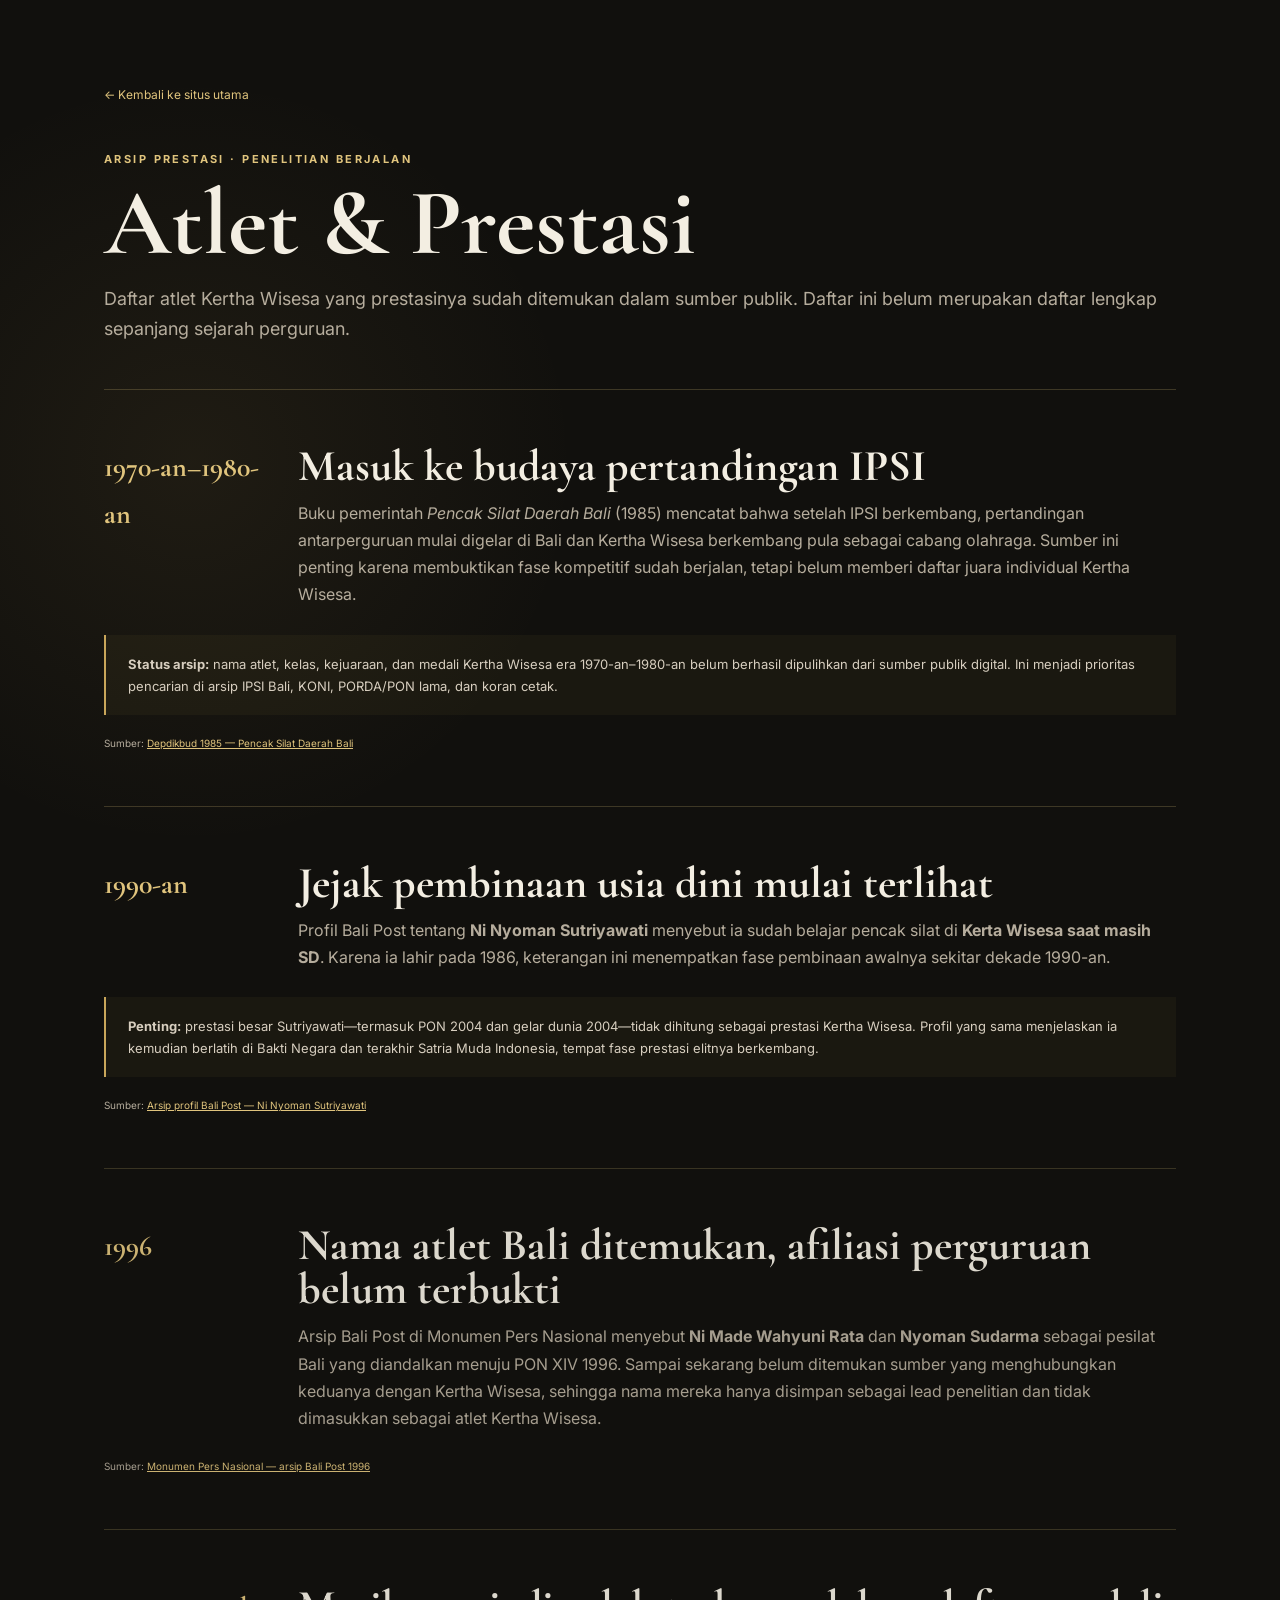
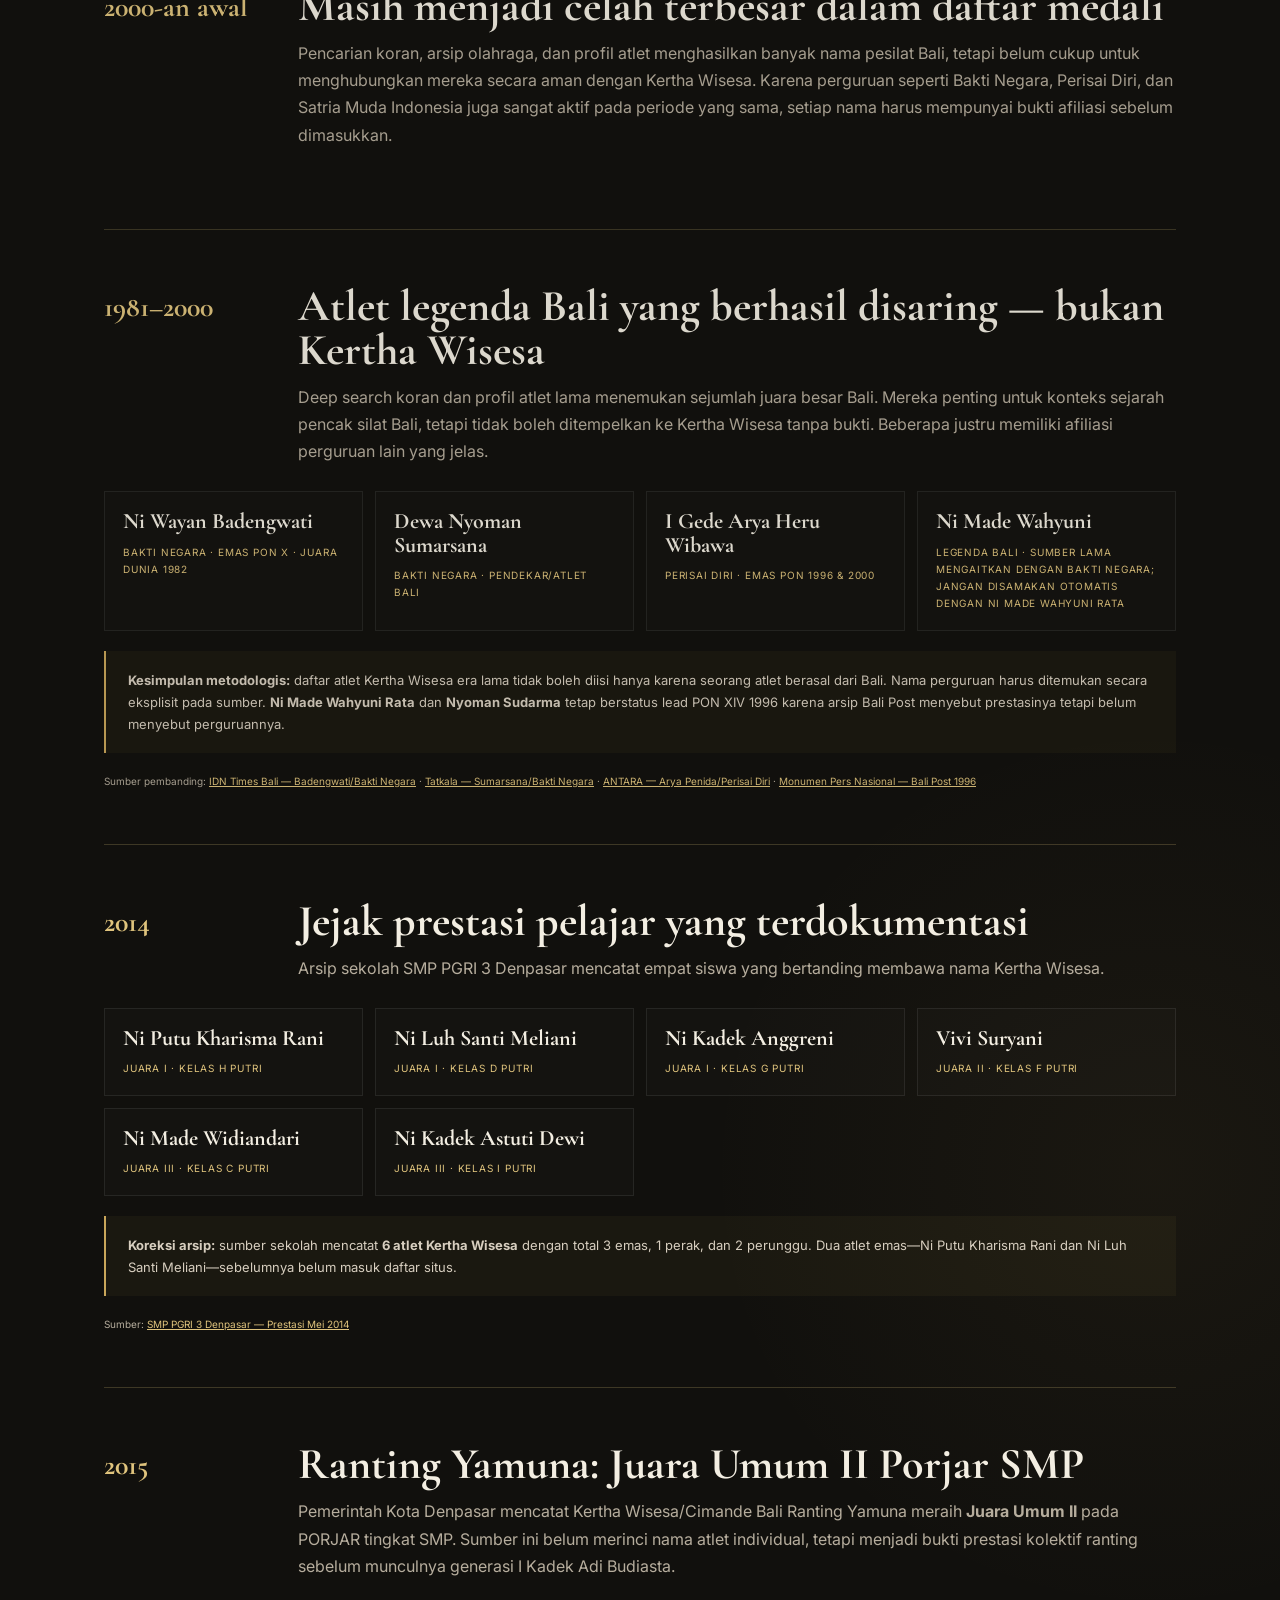
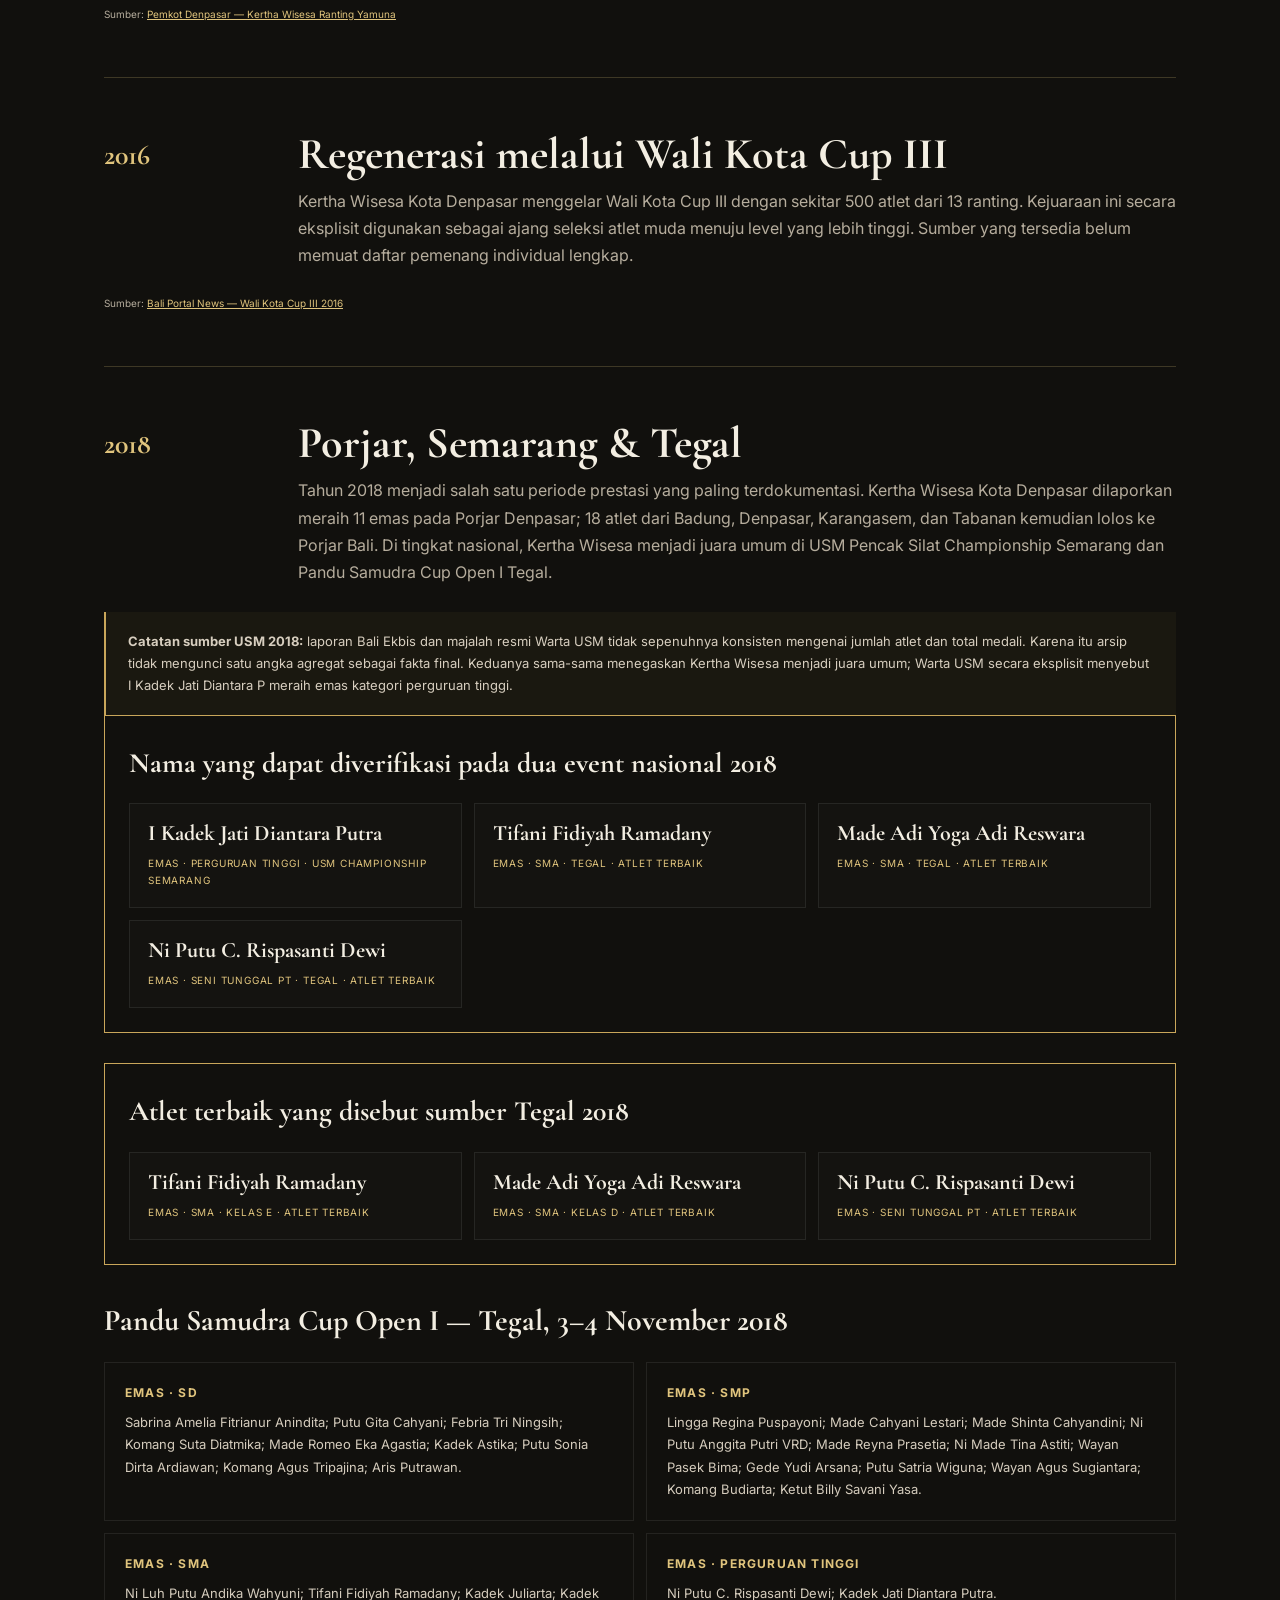
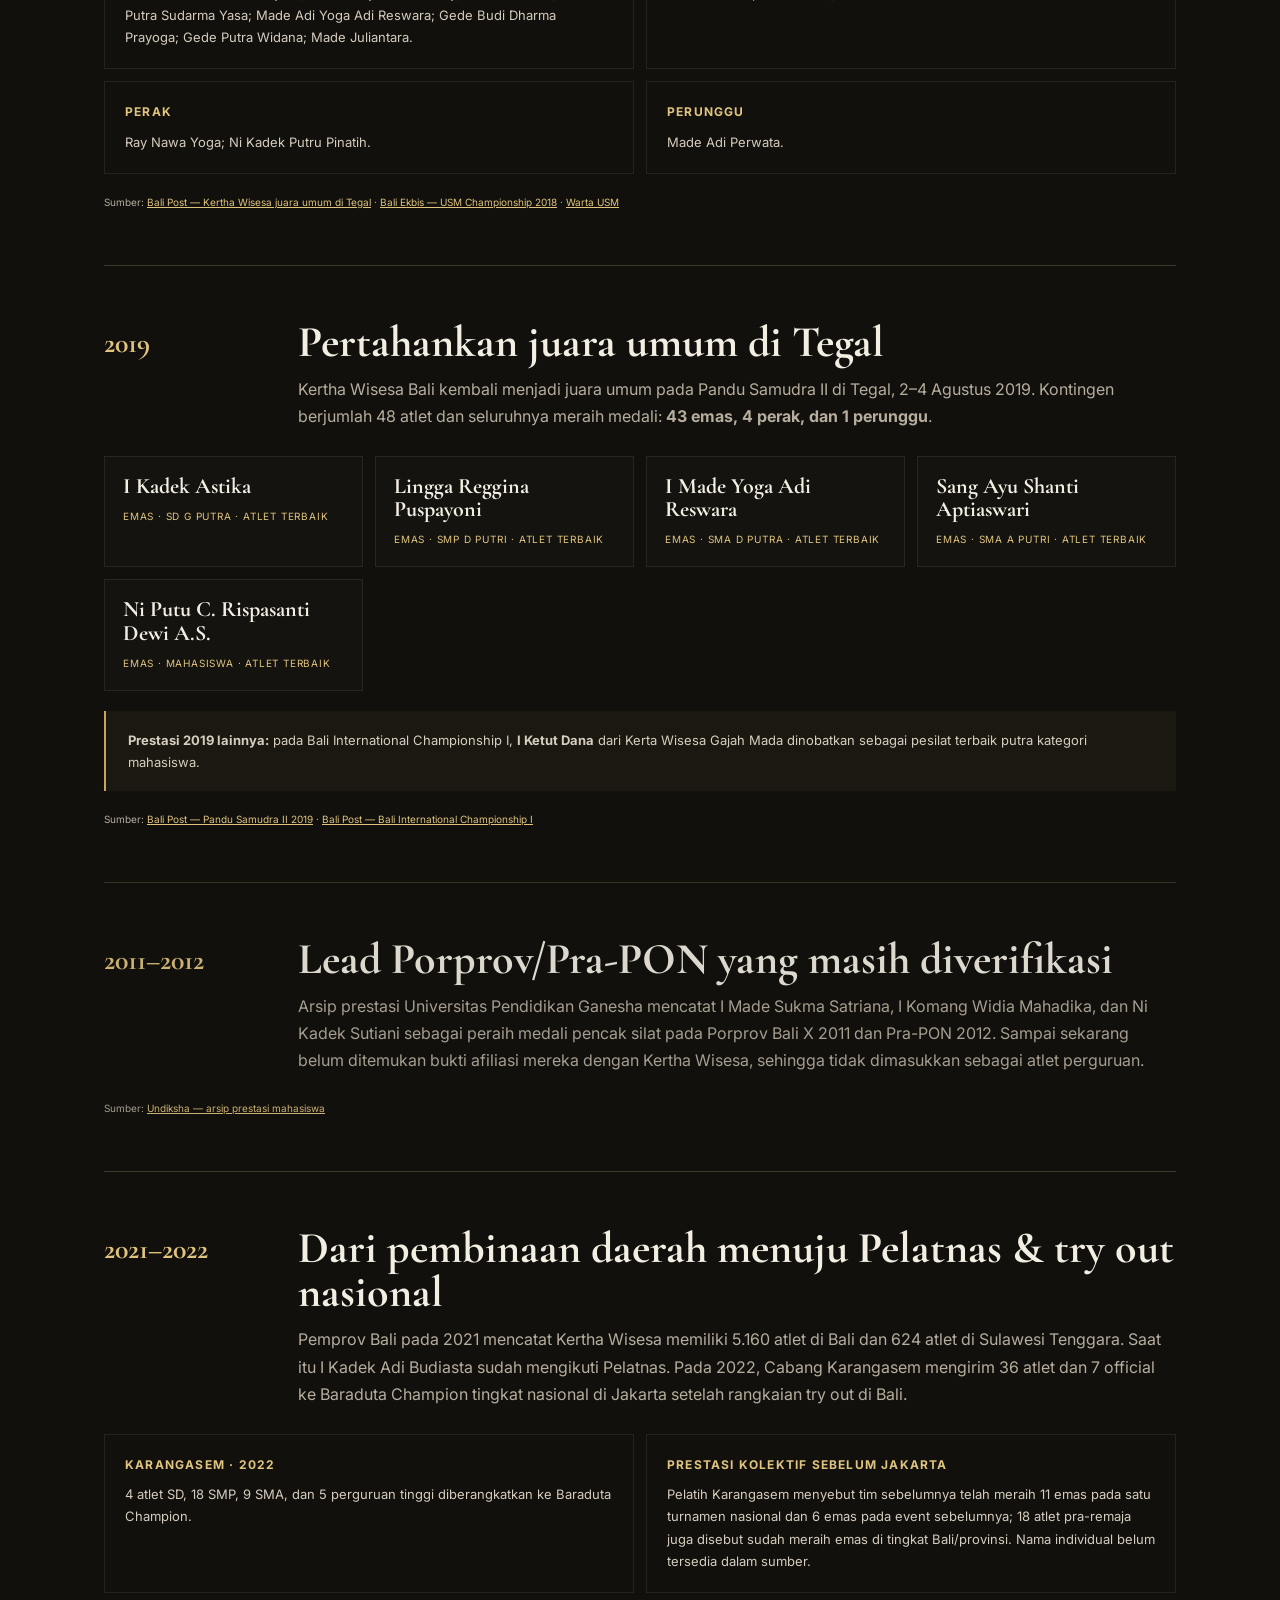
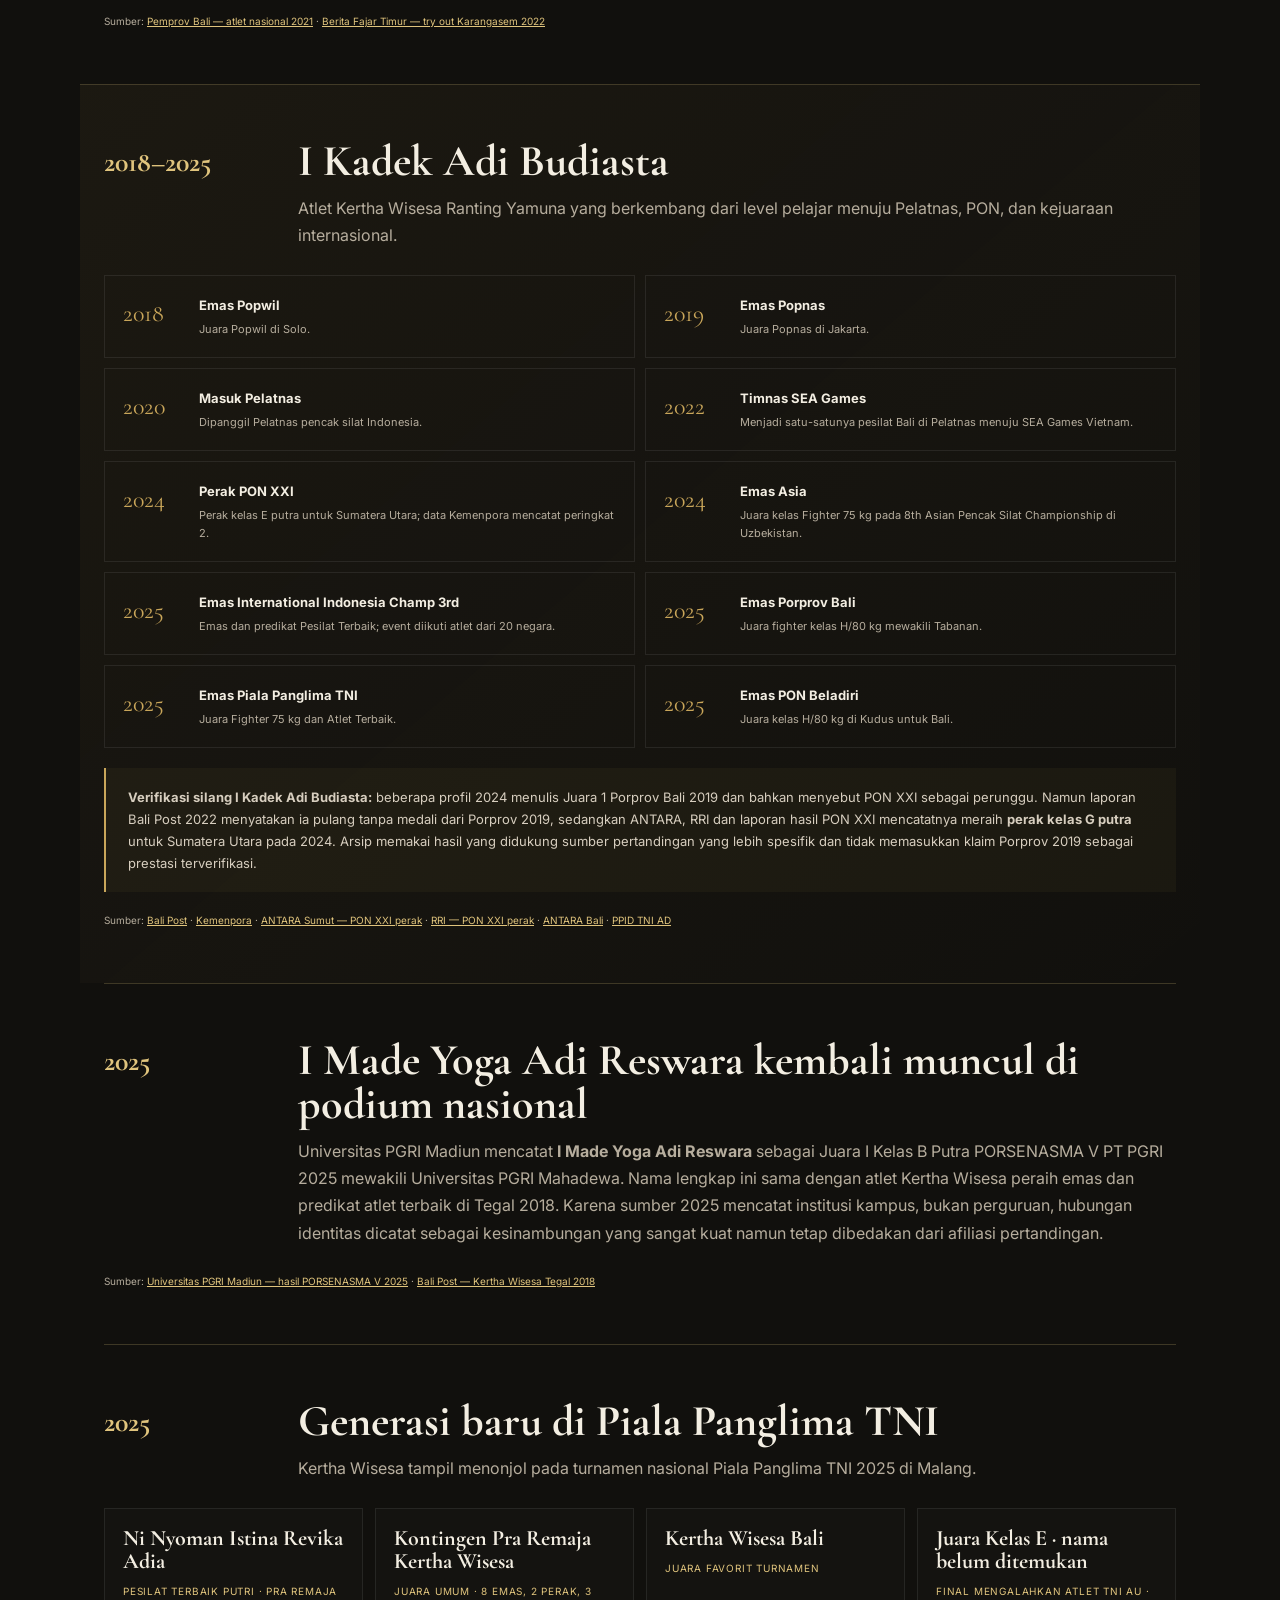
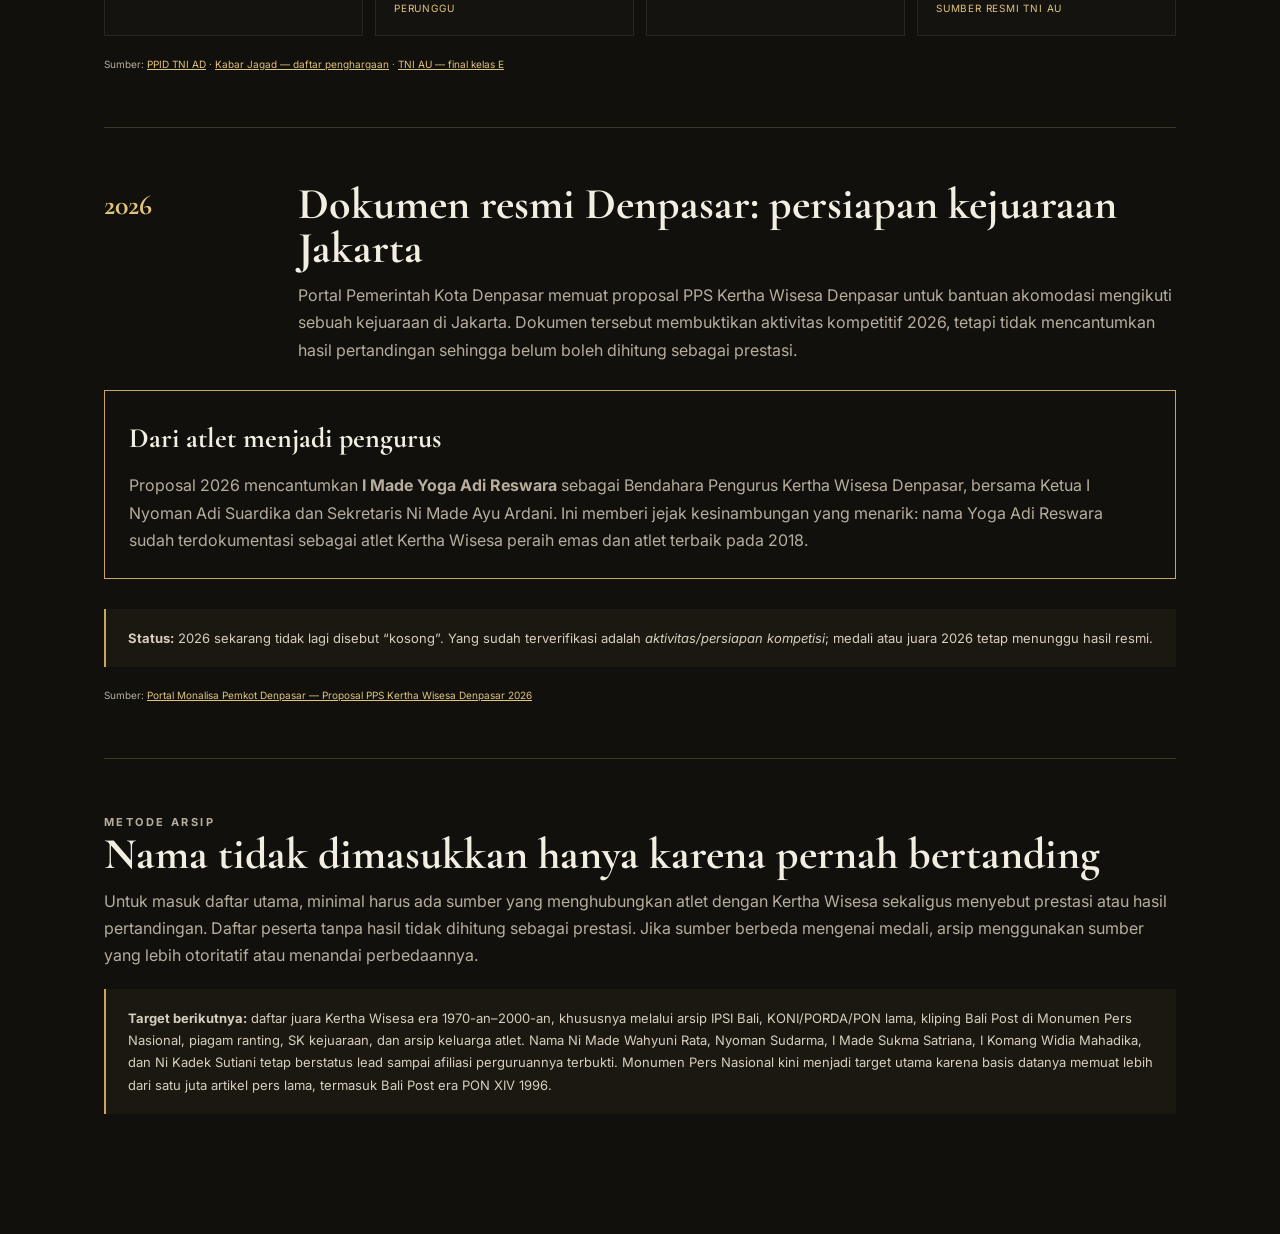
==== commit 728ccde3: "deepen old press athlete research and correct 2014 archive" ====
--- a/atlet.html
+++ b/atlet.html
@@ -6,7 +6,7 @@
 <title>Atlet & Prestasi — PPS Kertha Wisesa</title>
 <link rel="preconnect" href="https://fonts.googleapis.com"><link rel="preconnect" href="https://fonts.gstatic.com" crossorigin>
 <link href="https://fonts.googleapis.com/css2?family=Cormorant+Garamond:wght@500;600;700&family=Inter:wght@400;500;600;700&display=swap" rel="stylesheet">
-<link rel="stylesheet" href="styles.css?v=20">
+<link rel="stylesheet" href="styles.css?v=21">
 </head><body>
 <main class="athlete-page">
 <a class="bio-back" href="index.html#atlet">← Kembali ke situs utama</a>
@@ -51,17 +51,35 @@
   </div>
 </section>
 
+<section class="athlete-era archive-gap">
+  <div class="athlete-era-head">
+    <time>1981–2000</time>
+    <div><h2>Atlet legenda Bali yang berhasil disaring — bukan Kertha Wisesa</h2><p>Deep search koran dan profil atlet lama menemukan sejumlah juara besar Bali. Mereka penting untuk konteks sejarah pencak silat Bali, tetapi tidak boleh ditempelkan ke Kertha Wisesa tanpa bukti. Beberapa justru memiliki afiliasi perguruan lain yang jelas.</p></div>
+  </div>
+  <div class="athlete-cards">
+    <article><strong>Ni Wayan Badengwati</strong><span>Bakti Negara · Emas PON X · Juara Dunia 1982</span></article>
+    <article><strong>Dewa Nyoman Sumarsana</strong><span>Bakti Negara · Pendekar/atlet Bali</span></article>
+    <article><strong>I Gede Arya Heru Wibawa</strong><span>Perisai Diri · Emas PON 1996 & 2000</span></article>
+    <article><strong>Ni Made Wahyuni</strong><span>Legenda Bali · sumber lama mengaitkan dengan Bakti Negara; jangan disamakan otomatis dengan Ni Made Wahyuni Rata</span></article>
+  </div>
+  <div class="research-warning"><strong>Kesimpulan metodologis:</strong> daftar atlet Kertha Wisesa era lama tidak boleh diisi hanya karena seorang atlet berasal dari Bali. Nama perguruan harus ditemukan secara eksplisit pada sumber. <strong>Ni Made Wahyuni Rata</strong> dan <strong>Nyoman Sudarma</strong> tetap berstatus lead PON XIV 1996 karena arsip Bali Post menyebut prestasinya tetapi belum menyebut perguruannya.</div>
+  <p class="athlete-source">Sumber pembanding: <a target="_blank" rel="noopener" href="https://bali.idntimes.com/news/bali/sosok-badengwati-juara-dunia-pencak-silat-dari-bali-yang-terlupakan-00-lm183-s83jyw">IDN Times Bali — Badengwati/Bakti Negara</a> · <a target="_blank" rel="noopener" href="https://tatkala.co/2023/09/12/dewa-nyoman-sumarsana-sang-jawara-pencak-silat-bakti-negara/">Tatkala — Sumarsana/Bakti Negara</a> · <a target="_blank" rel="noopener" href="https://bali.antaranews.com/amp/berita/80354/bali-kehilangan-tokoh-pesilat-andal">ANTARA — Arya Penida/Perisai Diri</a> · <a target="_blank" rel="noopener" href="https://mpn.komdigi.go.id/arsip/page/112977/sheet">Monumen Pers Nasional — Bali Post 1996</a></p>
+</section>
+
 <section class="athlete-era">
   <div class="athlete-era-head">
     <time>2014</time>
     <div><h2>Jejak prestasi pelajar yang terdokumentasi</h2><p>Arsip sekolah SMP PGRI 3 Denpasar mencatat empat siswa yang bertanding membawa nama Kertha Wisesa.</p></div>
   </div>
   <div class="athlete-cards">
+    <article><strong>Ni Putu Kharisma Rani</strong><span>Juara I · Kelas H Putri</span></article>
+    <article><strong>Ni Luh Santi Meliani</strong><span>Juara I · Kelas D Putri</span></article>
     <article><strong>Ni Kadek Anggreni</strong><span>Juara I · Kelas G Putri</span></article>
     <article><strong>Vivi Suryani</strong><span>Juara II · Kelas F Putri</span></article>
     <article><strong>Ni Made Widiandari</strong><span>Juara III · Kelas C Putri</span></article>
     <article><strong>Ni Kadek Astuti Dewi</strong><span>Juara III · Kelas I Putri</span></article>
   </div>
+  <div class="research-warning"><strong>Koreksi arsip:</strong> sumber sekolah mencatat <strong>6 atlet Kertha Wisesa</strong> dengan total 3 emas, 1 perak, dan 2 perunggu. Dua atlet emas—Ni Putu Kharisma Rani dan Ni Luh Santi Meliani—sebelumnya belum masuk daftar situs.</div>
   <p class="athlete-source">Sumber: <a target="_blank" rel="noopener" href="https://spigadenpasar.weebly.com/mei-2014.html">SMP PGRI 3 Denpasar — Prestasi Mei 2014</a></p>
 </section>
 
@@ -197,6 +215,14 @@
 <section class="athlete-era">
   <div class="athlete-era-head">
     <time>2025</time>
+    <div><h2>I Made Yoga Adi Reswara kembali muncul di podium nasional</h2><p>Universitas PGRI Madiun mencatat <strong>I Made Yoga Adi Reswara</strong> sebagai Juara I Kelas B Putra PORSENASMA V PT PGRI 2025 mewakili Universitas PGRI Mahadewa. Nama lengkap ini sama dengan atlet Kertha Wisesa peraih emas dan predikat atlet terbaik di Tegal 2018. Karena sumber 2025 mencatat institusi kampus, bukan perguruan, hubungan identitas dicatat sebagai kesinambungan yang sangat kuat namun tetap dibedakan dari afiliasi pertandingan.</p></div>
+  </div>
+  <p class="athlete-source">Sumber: <a target="_blank" rel="noopener" href="https://unipma.ac.id/berita/1160/cek-segera-hasil-lengkap-juara-cabor-pencak-silat-porsenasma-v-pt-pgri-2025">Universitas PGRI Madiun — hasil PORSENASMA V 2025</a> · <a target="_blank" rel="noopener" href="https://www.balipost.com/news/2018/11/08/60775/Pesilat-Kertha-Wisesa-Bali-Juara...html">Bali Post — Kertha Wisesa Tegal 2018</a></p>
+</section>
+
+<section class="athlete-era">
+  <div class="athlete-era-head">
+    <time>2025</time>
     <div><h2>Generasi baru di Piala Panglima TNI</h2><p>Kertha Wisesa tampil menonjol pada turnamen nasional Piala Panglima TNI 2025 di Malang.</p></div>
   </div>
   <div class="athlete-cards">
@@ -208,18 +234,24 @@
   <p class="athlete-source">Sumber: <a target="_blank" rel="noopener" href="https://ppid.tniad.mil.id/index.php/i/28412/silat-menyatukan-negeri-turnamen-pencak-silat-piala-panglima-tni-2025-resmi-ditutup-penuh-apresiasi-dan-harapan">PPID TNI AD</a> · <a target="_blank" rel="noopener" href="https://www.kabarjagad.id/olahraga/kejuaraan-pencak-silat-piala-panglima-tni-2025-ditutup-lahirkan-jawara-berkarakter/">Kabar Jagad — daftar penghargaan</a> · <a target="_blank" rel="noopener" href="https://tni-au.mil.id/berita/detail/prajurit-kosek-iii-raih-emas-dan-perak-kejuaraan-pencak-silat-piala-panglima-tni">TNI AU — final kelas E</a></p>
 </section>
 
-<section class="athlete-era archive-gap">
+<section class="athlete-era">
   <div class="athlete-era-head">
     <time>2026</time>
-    <div><h2>Arsip prestasi tahun berjalan</h2><p>Sampai Oktober 2026, pencarian lanjutan menemukan daftar peserta/roster yang menyebut atlet Kertha Wisesa, tetapi belum menemukan hasil pertandingan 2026 yang cukup kuat untuk menyatakan mereka sebagai peraih prestasi. Karena itu nama peserta tidak dipromosikan menjadi “atlet berprestasi” tanpa hasil resmi.</p></div>
-  </div>
+    <div><h2>Dokumen resmi Denpasar: persiapan kejuaraan Jakarta</h2><p>Portal Pemerintah Kota Denpasar memuat proposal PPS Kertha Wisesa Denpasar untuk bantuan akomodasi mengikuti sebuah kejuaraan di Jakarta. Dokumen tersebut membuktikan aktivitas kompetitif 2026, tetapi tidak mencantumkan hasil pertandingan sehingga belum boleh dihitung sebagai prestasi.</p></div>
+  </div>
+  <div class="athlete-callout">
+    <strong>Dari atlet menjadi pengurus</strong>
+    <p style="color:var(--muted);margin:10px 0 0">Proposal 2026 mencantumkan <strong>I Made Yoga Adi Reswara</strong> sebagai Bendahara Pengurus Kertha Wisesa Denpasar, bersama Ketua I Nyoman Adi Suardika dan Sekretaris Ni Made Ayu Ardani. Ini memberi jejak kesinambungan yang menarik: nama Yoga Adi Reswara sudah terdokumentasi sebagai atlet Kertha Wisesa peraih emas dan atlet terbaik pada 2018.</p>
+  </div>
+  <div class="research-warning"><strong>Status:</strong> 2026 sekarang tidak lagi disebut “kosong”. Yang sudah terverifikasi adalah <em>aktivitas/persiapan kompetisi</em>; medali atau juara 2026 tetap menunggu hasil resmi.</div>
+  <p class="athlete-source">Sumber: <a target="_blank" rel="noopener" href="https://monalisa.denpasarkota.go.id/storage/proposals/Proposal_260427111026.pdf">Portal Monalisa Pemkot Denpasar — Proposal PPS Kertha Wisesa Denpasar 2026</a></p>
 </section>
 
 <section class="athlete-sources">
   <p class="kicker">Metode Arsip</p>
   <h2>Nama tidak dimasukkan hanya karena pernah bertanding</h2>
   <p>Untuk masuk daftar utama, minimal harus ada sumber yang menghubungkan atlet dengan Kertha Wisesa sekaligus menyebut prestasi atau hasil pertandingan. Daftar peserta tanpa hasil tidak dihitung sebagai prestasi. Jika sumber berbeda mengenai medali, arsip menggunakan sumber yang lebih otoritatif atau menandai perbedaannya.</p>
-  <div class="research-warning"><strong>Target berikutnya:</strong> daftar juara Kertha Wisesa era 1970-an–2000-an, khususnya melalui arsip IPSI Bali, KONI/PORDA/PON lama, kliping Bali Post di Monumen Pers Nasional, piagam ranting, SK kejuaraan, dan arsip keluarga atlet. Nama Ni Made Wahyuni Rata, Nyoman Sudarma, I Made Sukma Satriana, I Komang Widia Mahadika, dan Ni Kadek Sutiani tetap berstatus lead sampai afiliasi perguruannya terbukti.</div>
+  <div class="research-warning"><strong>Target berikutnya:</strong> daftar juara Kertha Wisesa era 1970-an–2000-an, khususnya melalui arsip IPSI Bali, KONI/PORDA/PON lama, kliping Bali Post di Monumen Pers Nasional, piagam ranting, SK kejuaraan, dan arsip keluarga atlet. Nama Ni Made Wahyuni Rata, Nyoman Sudarma, I Made Sukma Satriana, I Komang Widia Mahadika, dan Ni Kadek Sutiani tetap berstatus lead sampai afiliasi perguruannya terbukti. Monumen Pers Nasional kini menjadi target utama karena basis datanya memuat lebih dari satu juta artikel pers lama, termasuk Bali Post era PON XIV 1996.</div>
 </section>
 </main>
 </body></html>
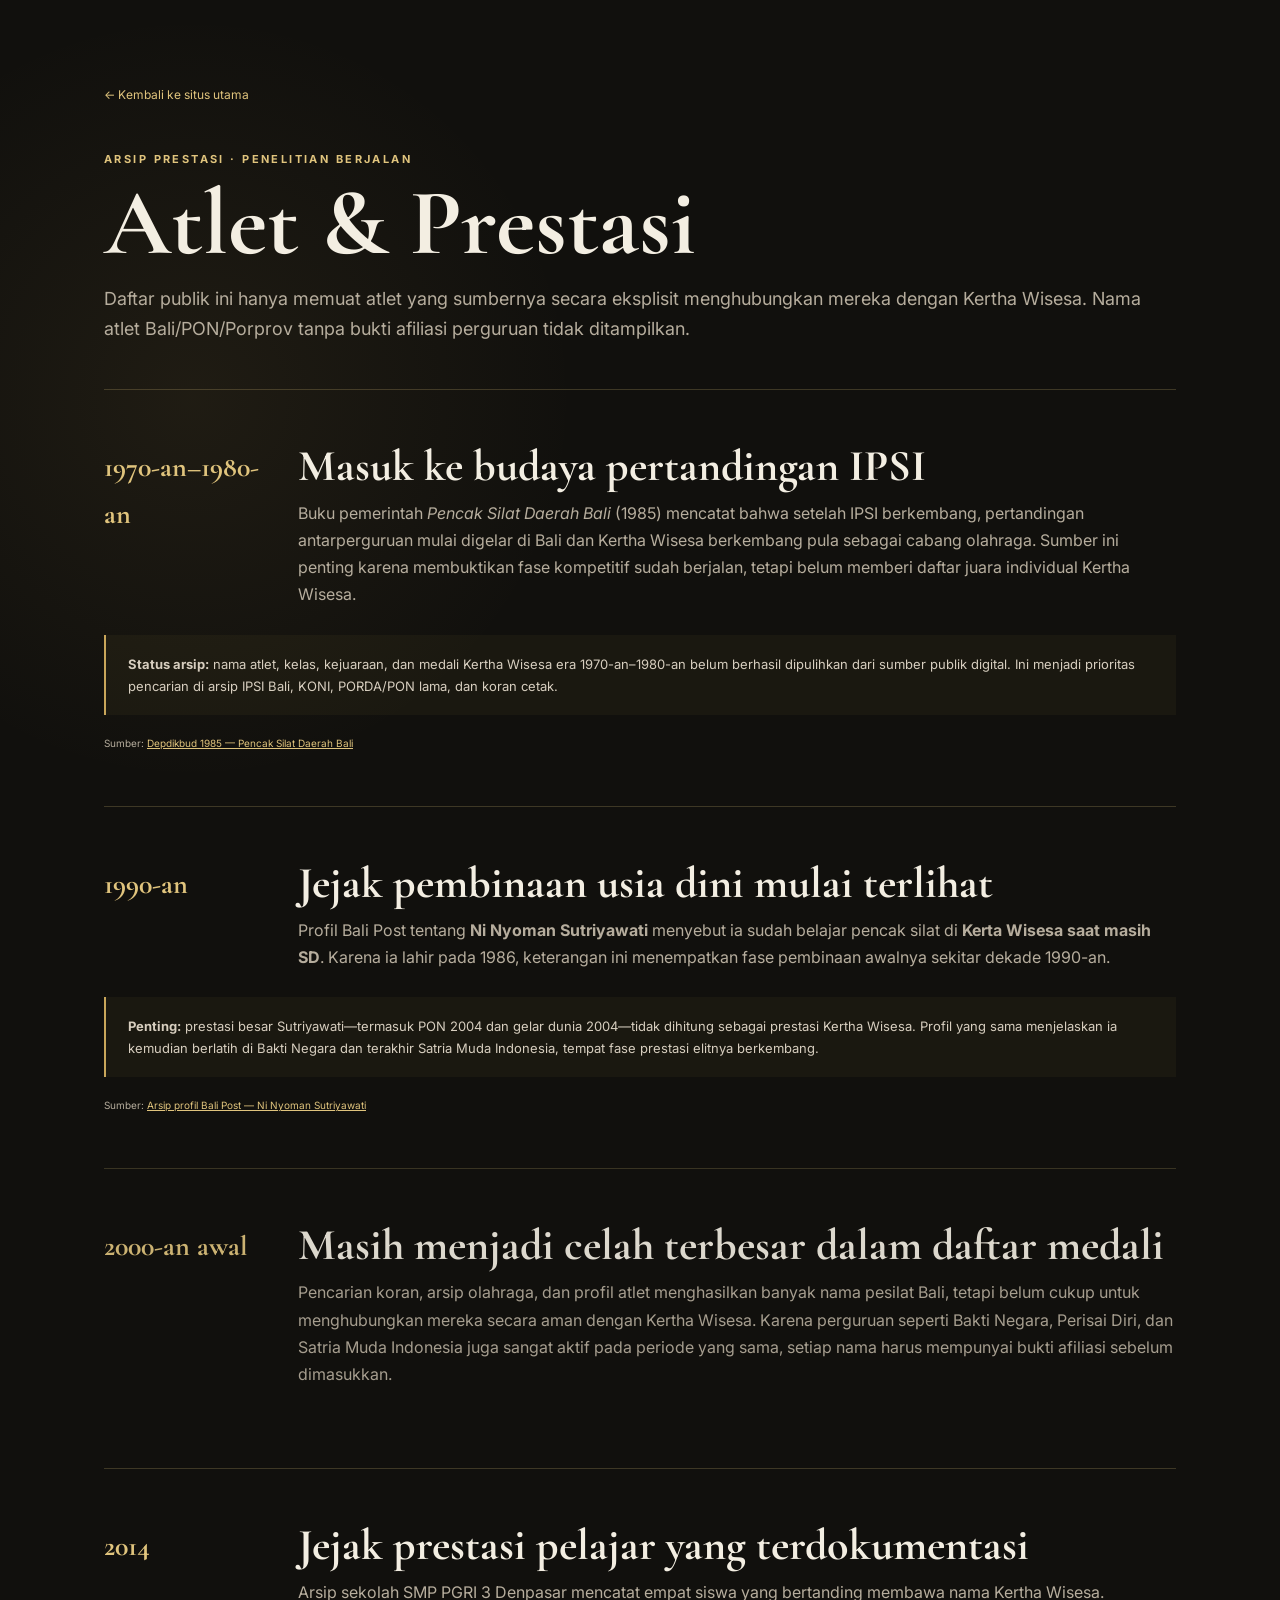
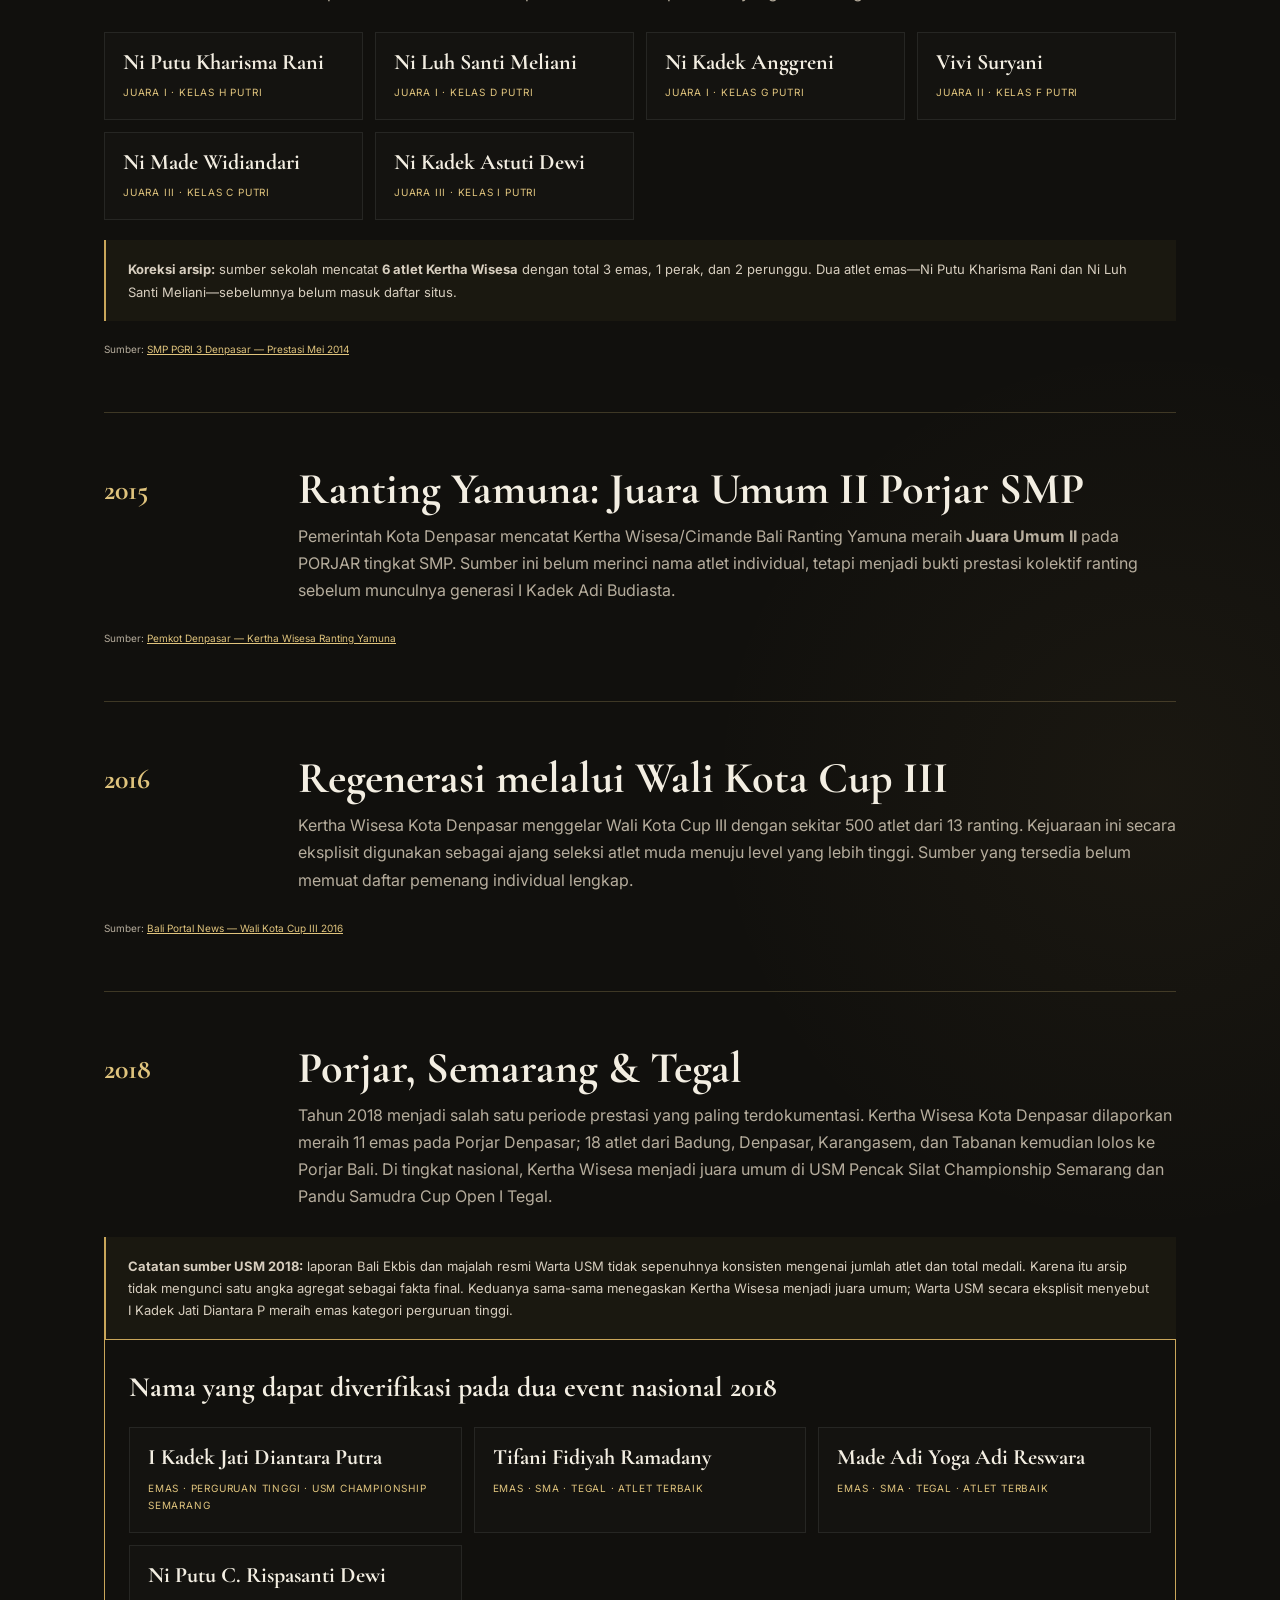
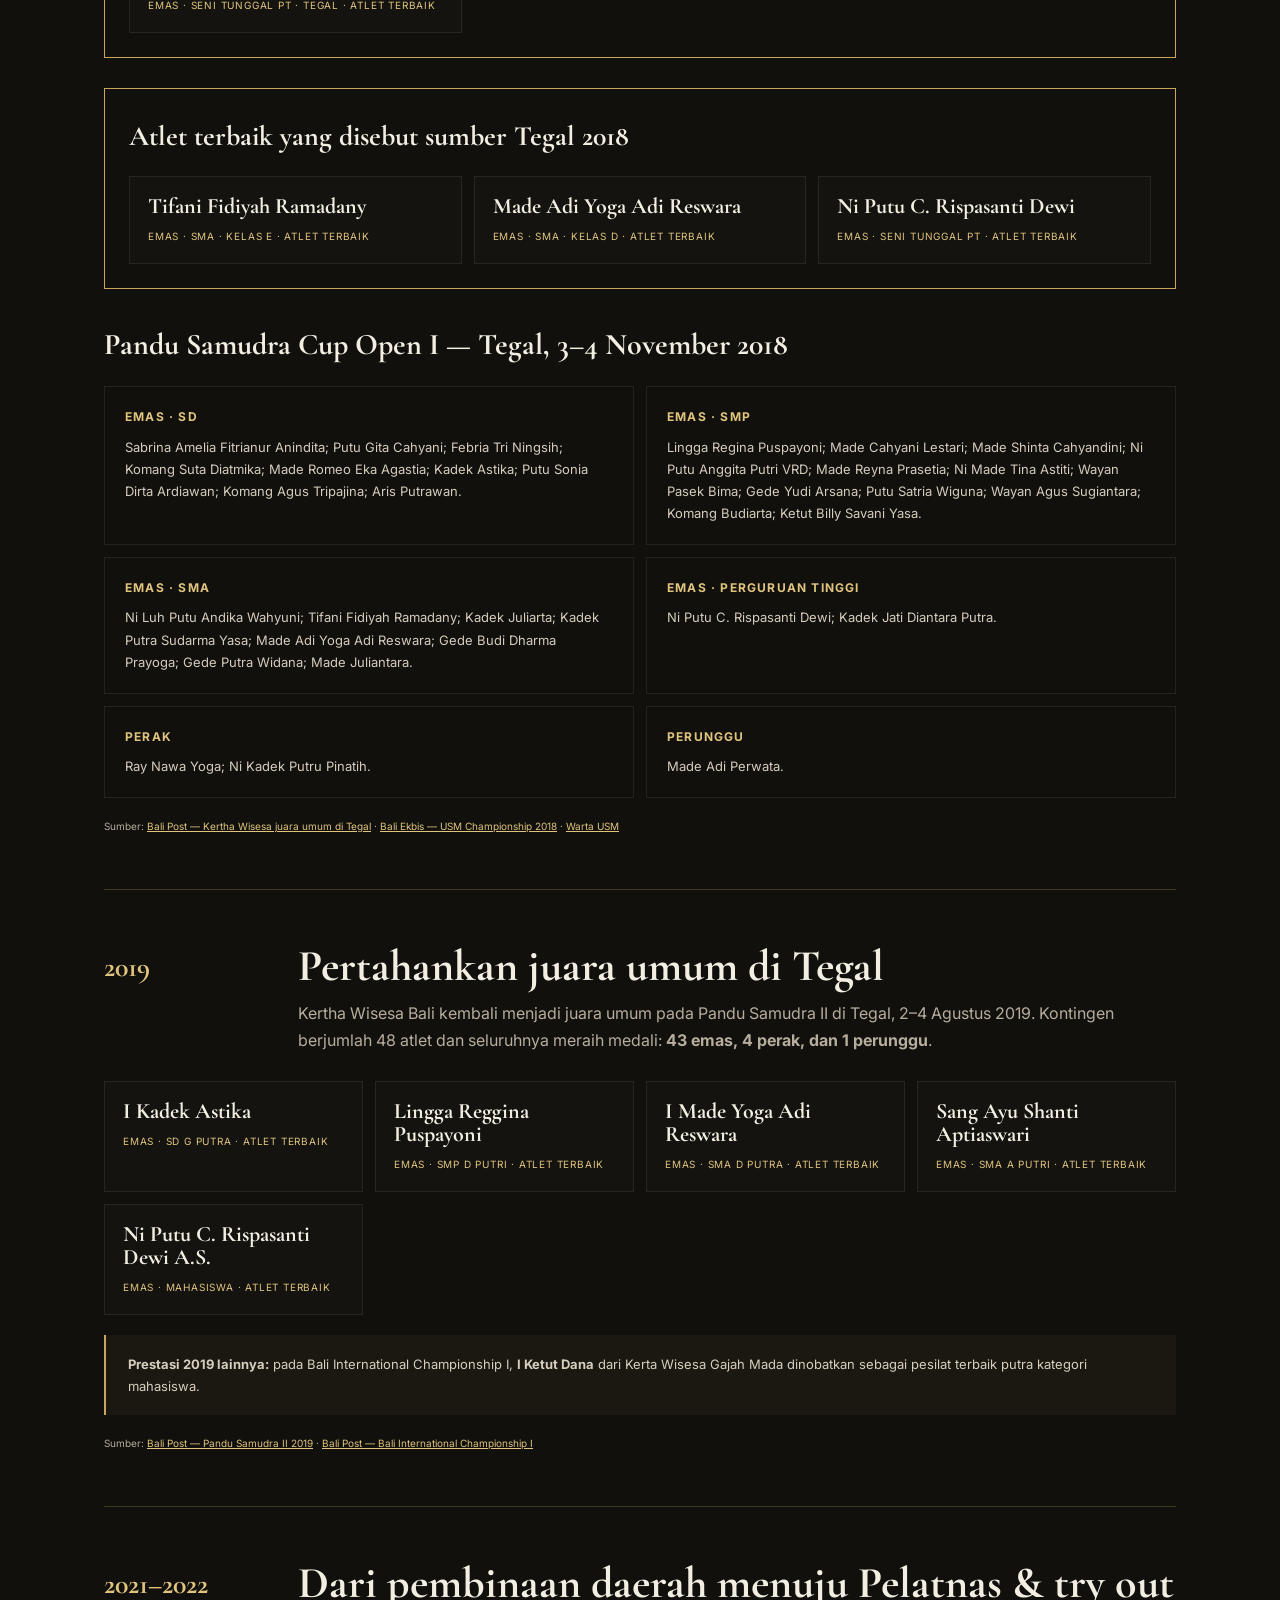
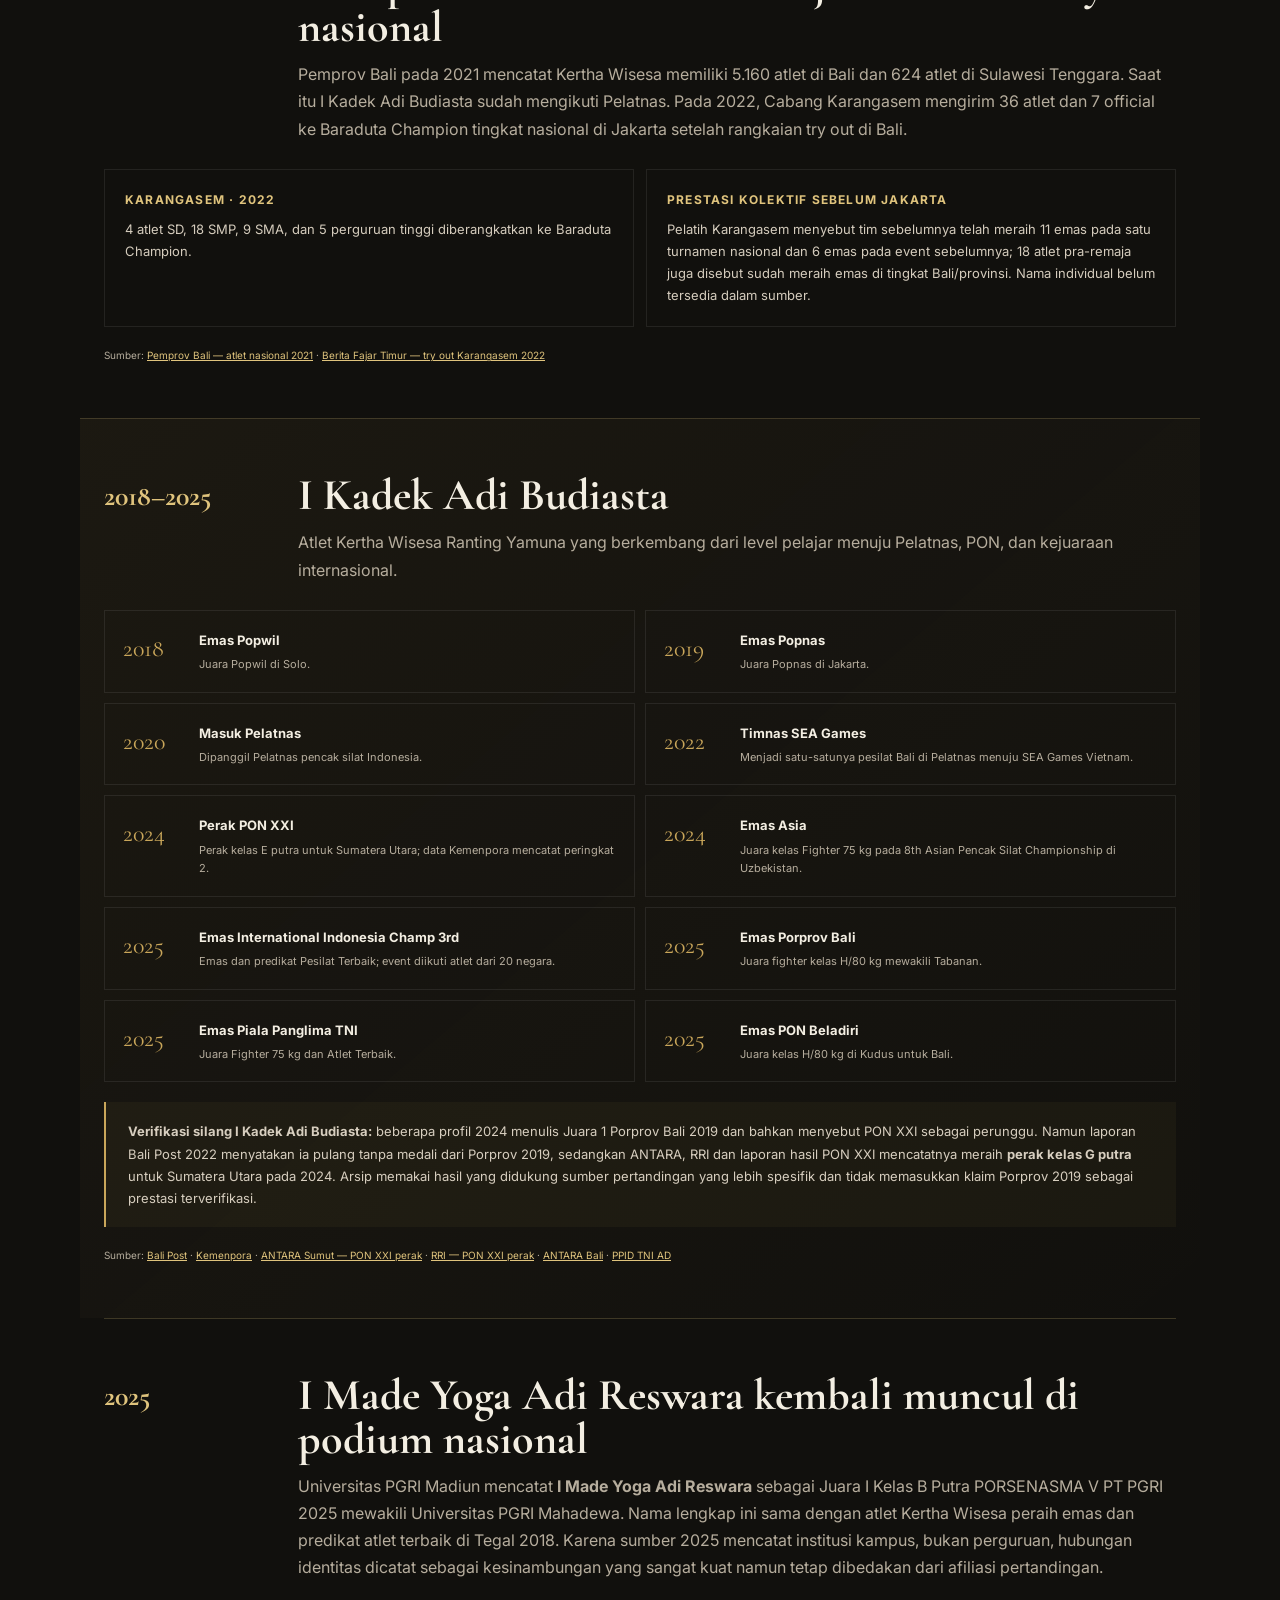
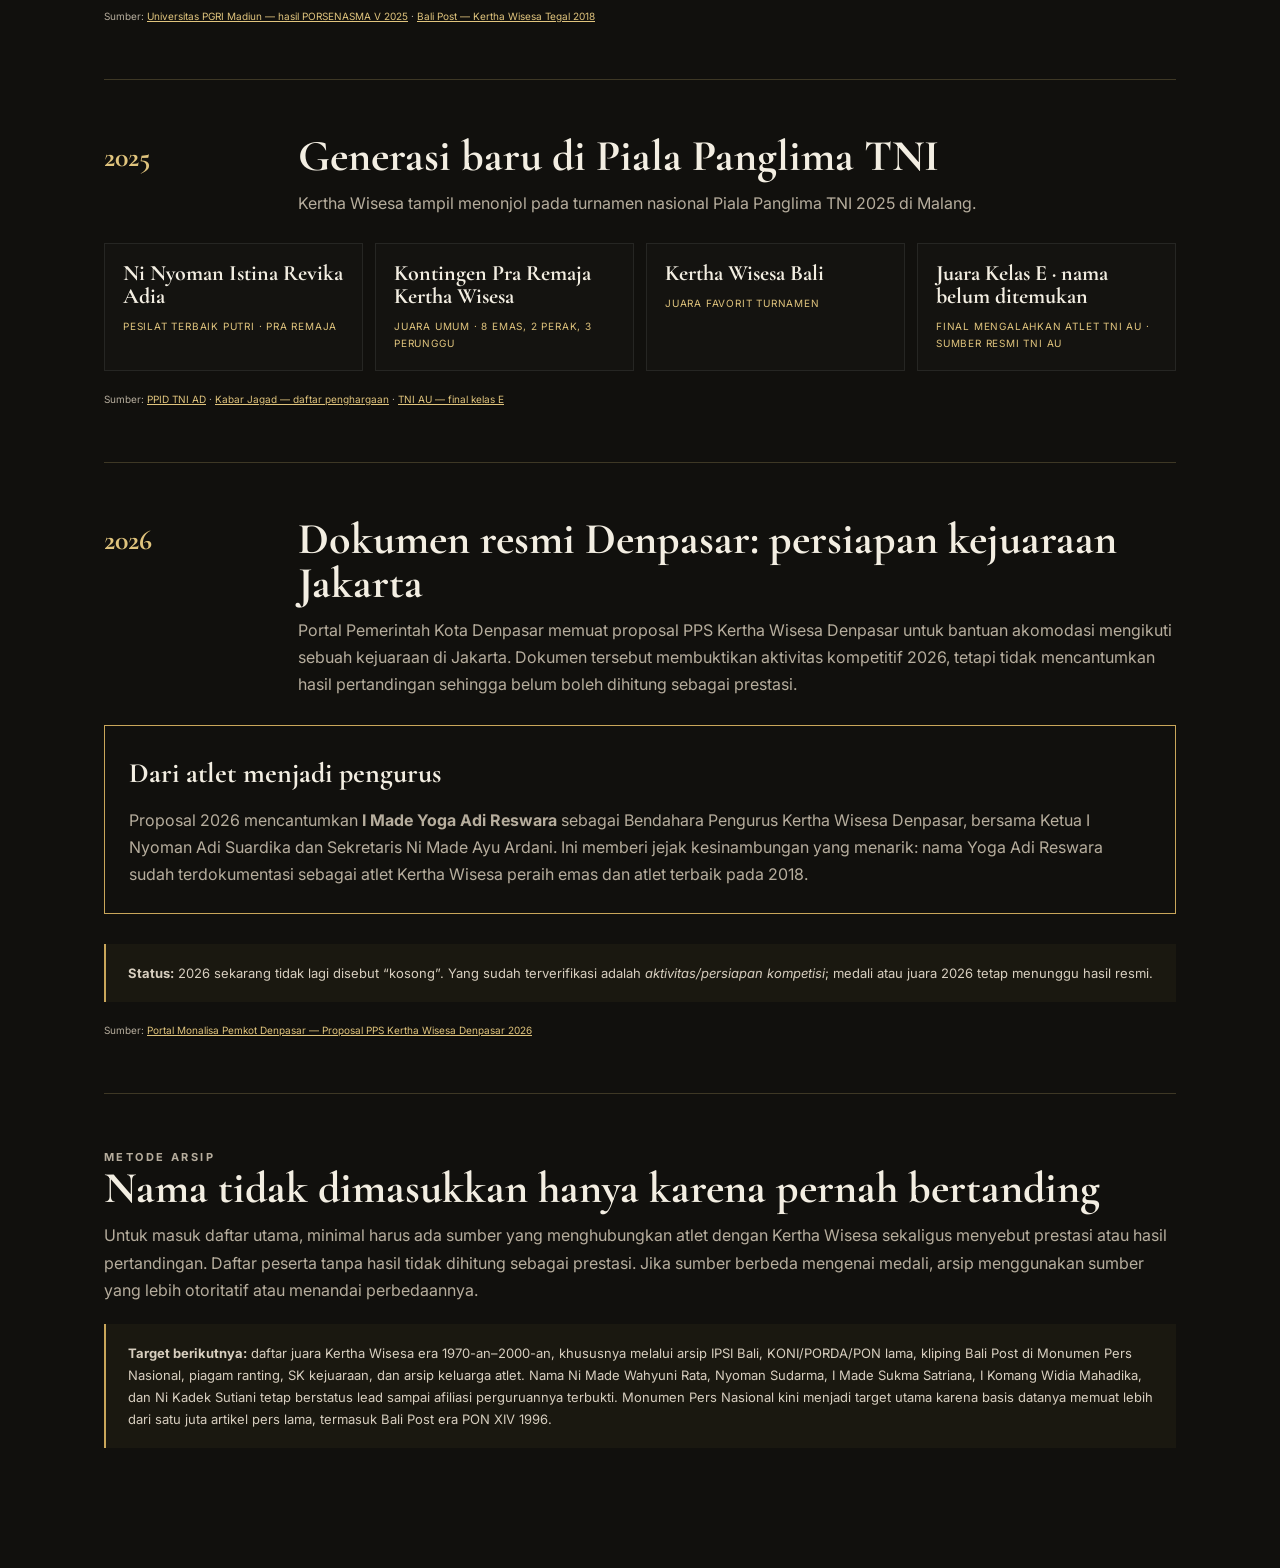
==== commit 140ebb82: "Remove athletes without verified Kertha Wisesa affiliation" ====
--- a/atlet.html
+++ b/atlet.html
@@ -12,7 +12,7 @@
 <a class="bio-back" href="index.html#atlet">← Kembali ke situs utama</a>
 <p class="kicker">Arsip Prestasi · Penelitian Berjalan</p>
 <h1 class="bio-title">Atlet & Prestasi</h1>
-<p class="bio-subtitle">Daftar atlet Kertha Wisesa yang prestasinya sudah ditemukan dalam sumber publik. Daftar ini belum merupakan daftar lengkap sepanjang sejarah perguruan.</p>
+<p class="bio-subtitle">Daftar publik ini hanya memuat atlet yang sumbernya secara eksplisit menghubungkan mereka dengan Kertha Wisesa. Nama atlet Bali/PON/Porprov tanpa bukti afiliasi perguruan tidak ditampilkan.</p>
 
 <section class="athlete-era">
   <div class="athlete-era-head">
@@ -36,34 +36,10 @@
 
 <section class="athlete-era archive-gap">
   <div class="athlete-era-head">
-    <time>1996</time>
-    <div><h2>Nama atlet Bali ditemukan, afiliasi perguruan belum terbukti</h2>
-    <p>Arsip Bali Post di Monumen Pers Nasional menyebut <strong>Ni Made Wahyuni Rata</strong> dan <strong>Nyoman Sudarma</strong> sebagai pesilat Bali yang diandalkan menuju PON XIV 1996. Sampai sekarang belum ditemukan sumber yang menghubungkan keduanya dengan Kertha Wisesa, sehingga nama mereka hanya disimpan sebagai lead penelitian dan tidak dimasukkan sebagai atlet Kertha Wisesa.</p></div>
-  </div>
-  <p class="athlete-source">Sumber: <a target="_blank" rel="noopener" href="https://mpn.komdigi.go.id/arsip/page/112977/sheet">Monumen Pers Nasional — arsip Bali Post 1996</a></p>
-</section>
-
-<section class="athlete-era archive-gap">
-  <div class="athlete-era-head">
     <time>2000-an awal</time>
     <div><h2>Masih menjadi celah terbesar dalam daftar medali</h2>
     <p>Pencarian koran, arsip olahraga, dan profil atlet menghasilkan banyak nama pesilat Bali, tetapi belum cukup untuk menghubungkan mereka secara aman dengan Kertha Wisesa. Karena perguruan seperti Bakti Negara, Perisai Diri, dan Satria Muda Indonesia juga sangat aktif pada periode yang sama, setiap nama harus mempunyai bukti afiliasi sebelum dimasukkan.</p></div>
   </div>
-</section>
-
-<section class="athlete-era archive-gap">
-  <div class="athlete-era-head">
-    <time>1981–2000</time>
-    <div><h2>Atlet legenda Bali yang berhasil disaring — bukan Kertha Wisesa</h2><p>Deep search koran dan profil atlet lama menemukan sejumlah juara besar Bali. Mereka penting untuk konteks sejarah pencak silat Bali, tetapi tidak boleh ditempelkan ke Kertha Wisesa tanpa bukti. Beberapa justru memiliki afiliasi perguruan lain yang jelas.</p></div>
-  </div>
-  <div class="athlete-cards">
-    <article><strong>Ni Wayan Badengwati</strong><span>Bakti Negara · Emas PON X · Juara Dunia 1982</span></article>
-    <article><strong>Dewa Nyoman Sumarsana</strong><span>Bakti Negara · Pendekar/atlet Bali</span></article>
-    <article><strong>I Gede Arya Heru Wibawa</strong><span>Perisai Diri · Emas PON 1996 & 2000</span></article>
-    <article><strong>Ni Made Wahyuni</strong><span>Legenda Bali · sumber lama mengaitkan dengan Bakti Negara; jangan disamakan otomatis dengan Ni Made Wahyuni Rata</span></article>
-  </div>
-  <div class="research-warning"><strong>Kesimpulan metodologis:</strong> daftar atlet Kertha Wisesa era lama tidak boleh diisi hanya karena seorang atlet berasal dari Bali. Nama perguruan harus ditemukan secara eksplisit pada sumber. <strong>Ni Made Wahyuni Rata</strong> dan <strong>Nyoman Sudarma</strong> tetap berstatus lead PON XIV 1996 karena arsip Bali Post menyebut prestasinya tetapi belum menyebut perguruannya.</div>
-  <p class="athlete-source">Sumber pembanding: <a target="_blank" rel="noopener" href="https://bali.idntimes.com/news/bali/sosok-badengwati-juara-dunia-pencak-silat-dari-bali-yang-terlupakan-00-lm183-s83jyw">IDN Times Bali — Badengwati/Bakti Negara</a> · <a target="_blank" rel="noopener" href="https://tatkala.co/2023/09/12/dewa-nyoman-sumarsana-sang-jawara-pencak-silat-bakti-negara/">Tatkala — Sumarsana/Bakti Negara</a> · <a target="_blank" rel="noopener" href="https://bali.antaranews.com/amp/berita/80354/bali-kehilangan-tokoh-pesilat-andal">ANTARA — Arya Penida/Perisai Diri</a> · <a target="_blank" rel="noopener" href="https://mpn.komdigi.go.id/arsip/page/112977/sheet">Monumen Pers Nasional — Bali Post 1996</a></p>
 </section>
 
 <section class="athlete-era">
@@ -169,14 +145,6 @@
   </div>
   <div class="research-warning"><strong>Prestasi 2019 lainnya:</strong> pada Bali International Championship I, <strong>I Ketut Dana</strong> dari Kerta Wisesa Gajah Mada dinobatkan sebagai pesilat terbaik putra kategori mahasiswa.</div>
   <p class="athlete-source">Sumber: <a target="_blank" rel="noopener" href="https://www.balipost.com/news/2019/08/06/83137/Kertha-Wisesa-Bali-Pertahankan-Gelar...html">Bali Post — Pandu Samudra II 2019</a> · <a target="_blank" rel="noopener" href="https://www.balipost.com/news/2019/07/29/82180/Tapak-Suci-Bali-Juara-Favorit.html">Bali Post — Bali International Championship I</a></p>
-</section>
-
-<section class="athlete-era archive-gap">
-  <div class="athlete-era-head">
-    <time>2011–2012</time>
-    <div><h2>Lead Porprov/Pra-PON yang masih diverifikasi</h2><p>Arsip prestasi Universitas Pendidikan Ganesha mencatat I Made Sukma Satriana, I Komang Widia Mahadika, dan Ni Kadek Sutiani sebagai peraih medali pencak silat pada Porprov Bali X 2011 dan Pra-PON 2012. Sampai sekarang belum ditemukan bukti afiliasi mereka dengan Kertha Wisesa, sehingga tidak dimasukkan sebagai atlet perguruan.</p></div>
-  </div>
-  <p class="athlete-source">Sumber: <a target="_blank" rel="noopener" href="https://undiksha.ac.id/kemahasiswaan/prestasi-mahasiswa/">Undiksha — arsip prestasi mahasiswa</a></p>
 </section>
 
 <section class="athlete-era">
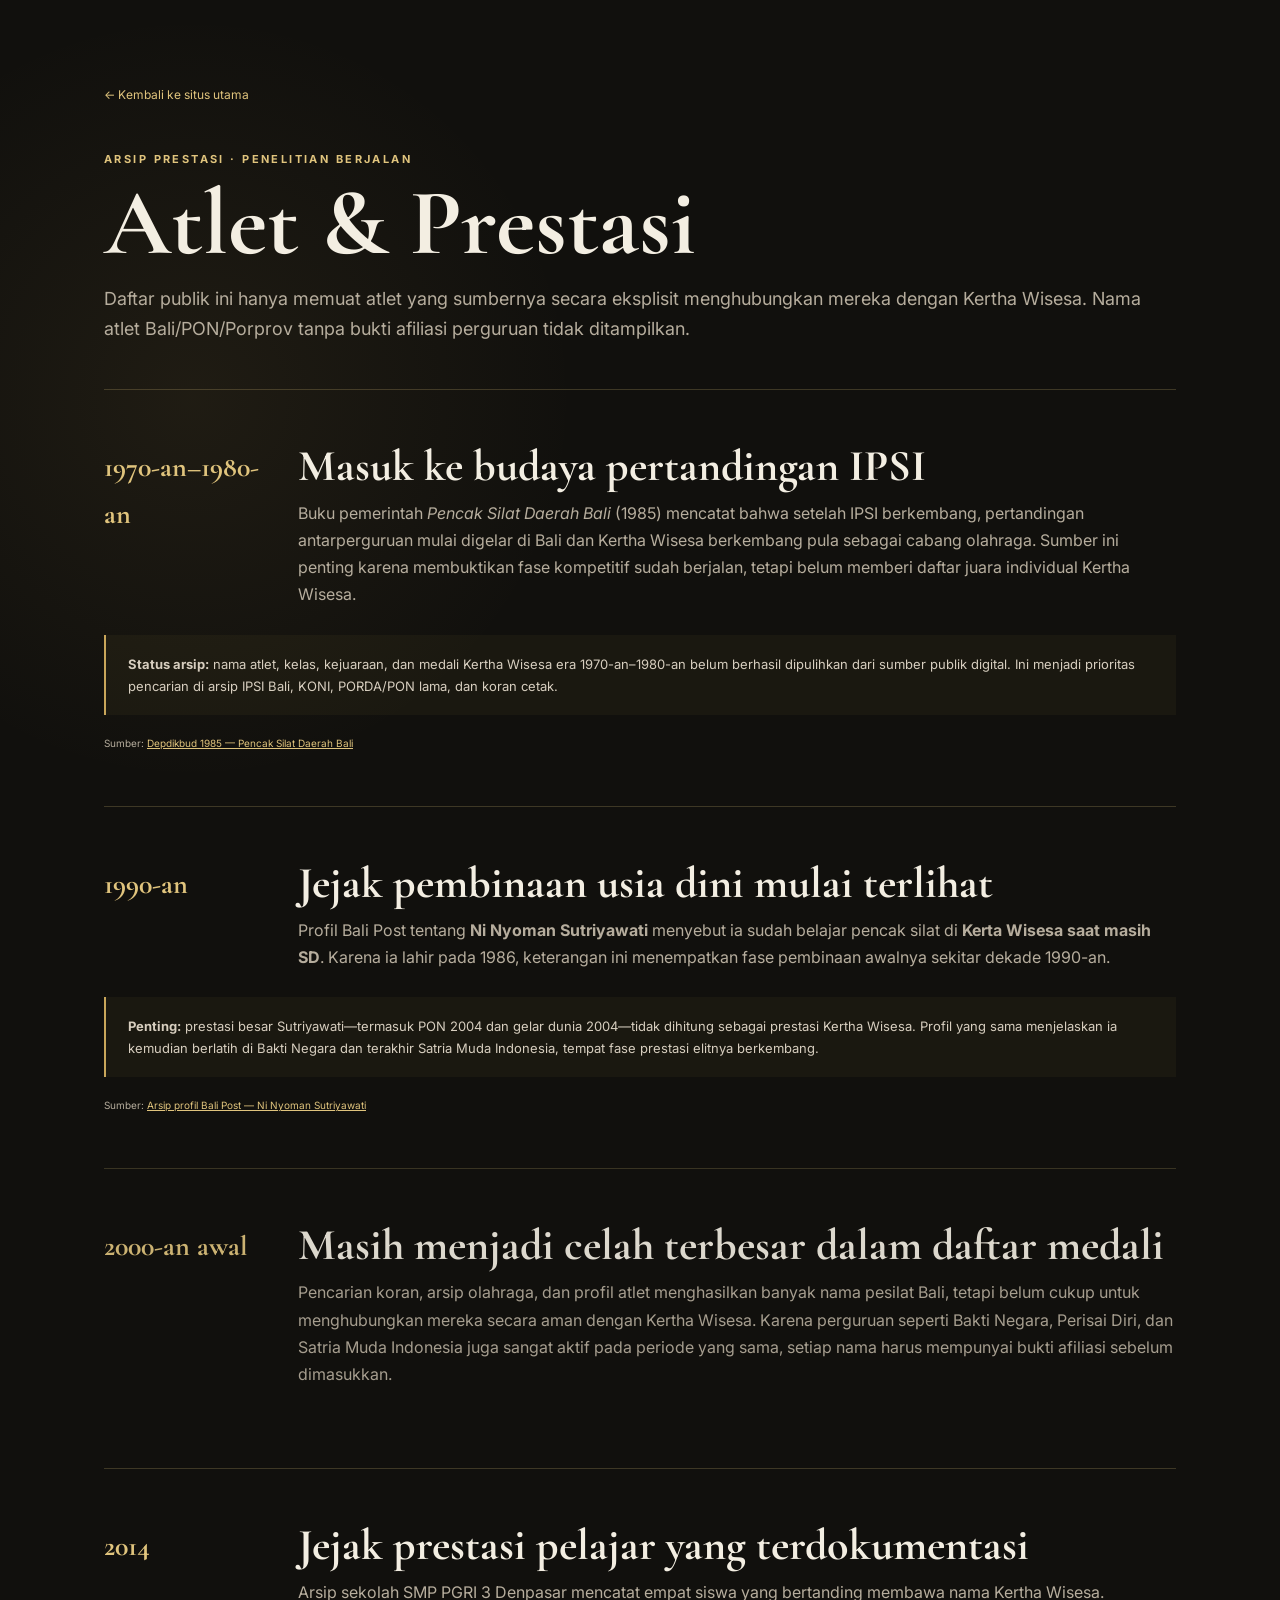
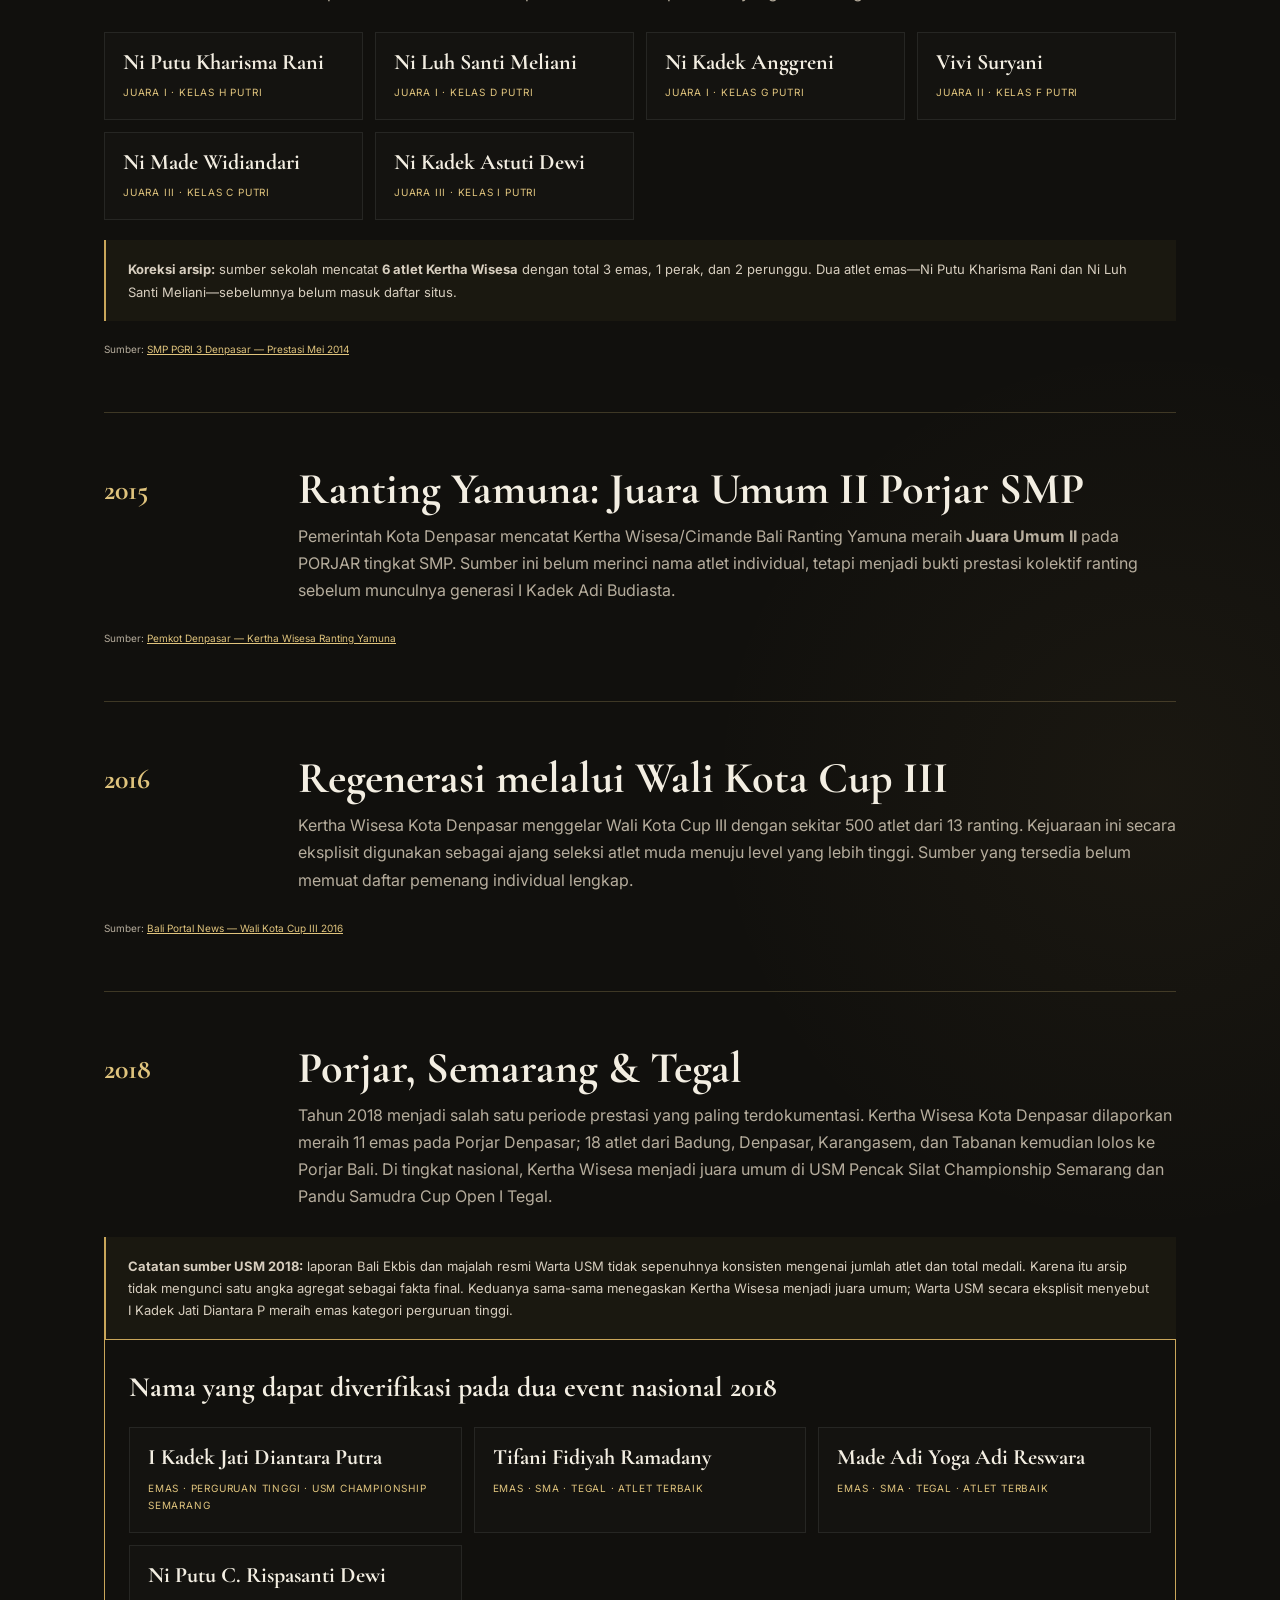
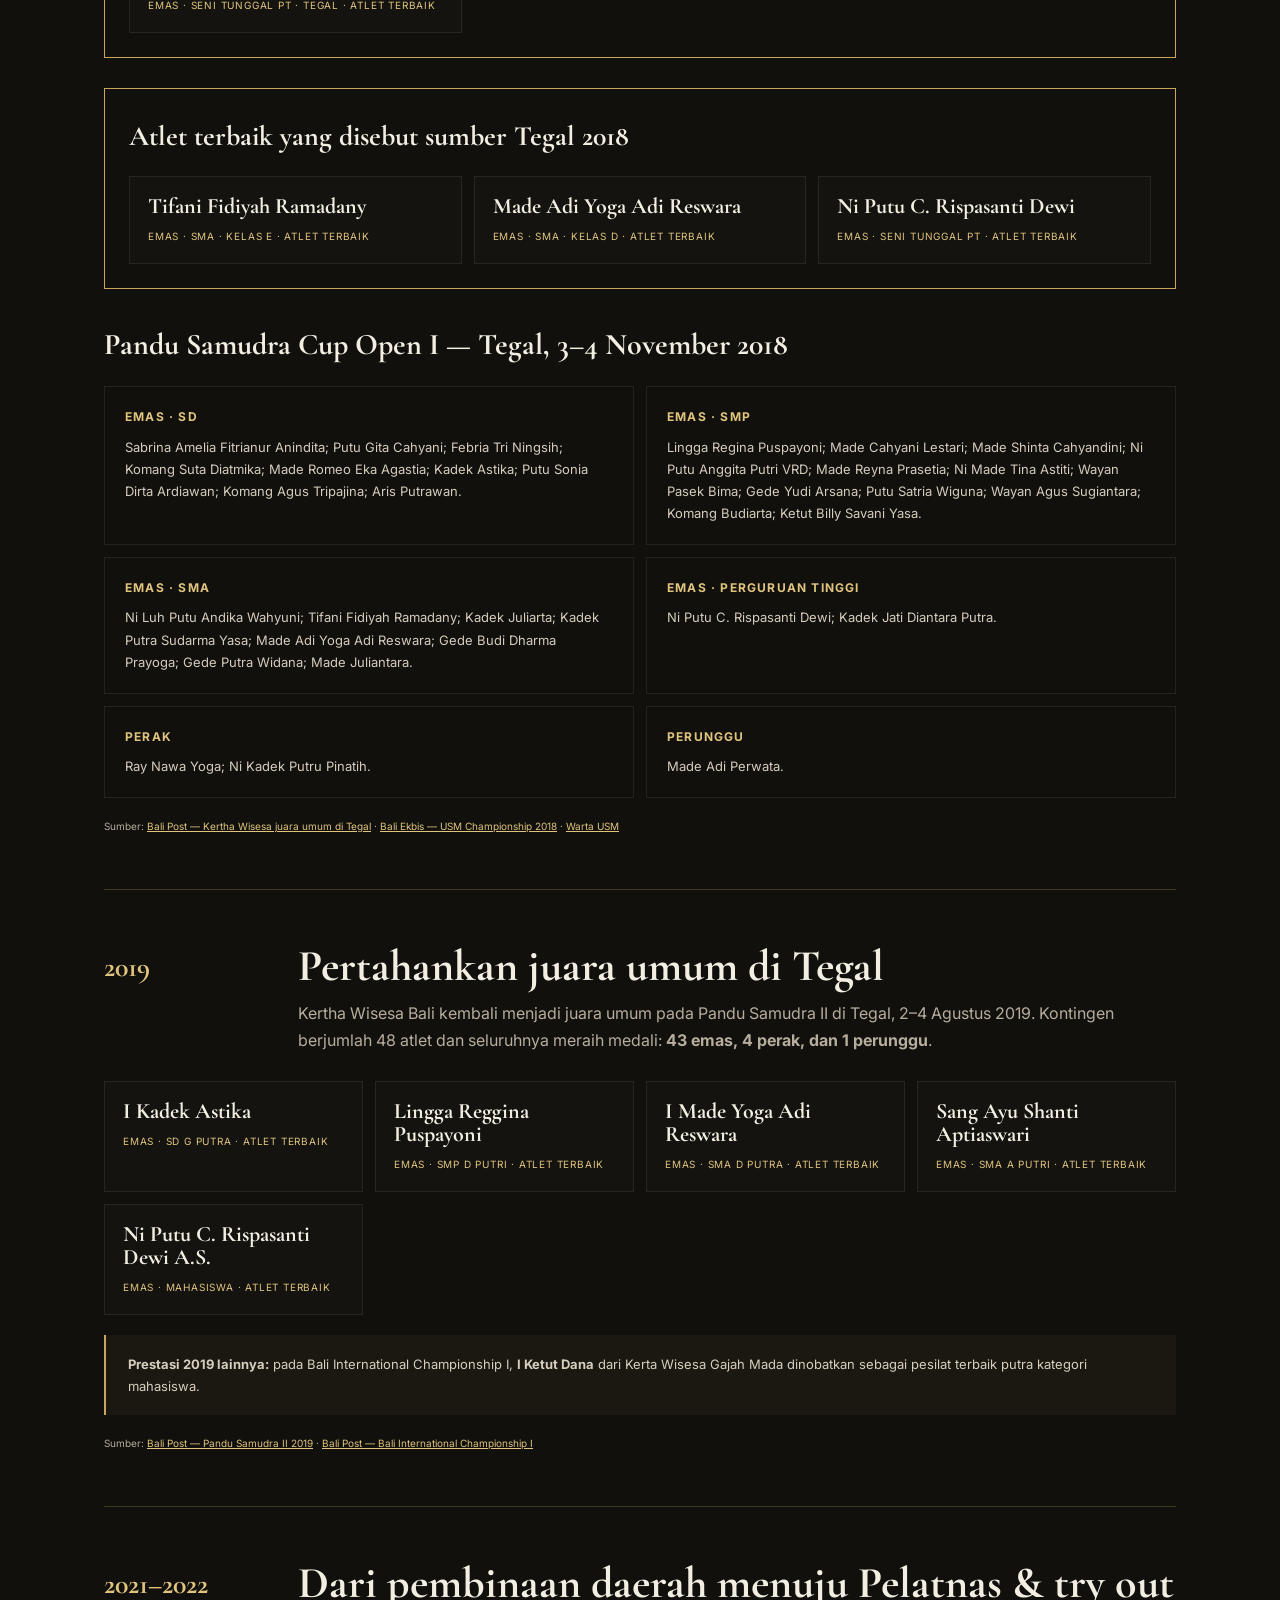
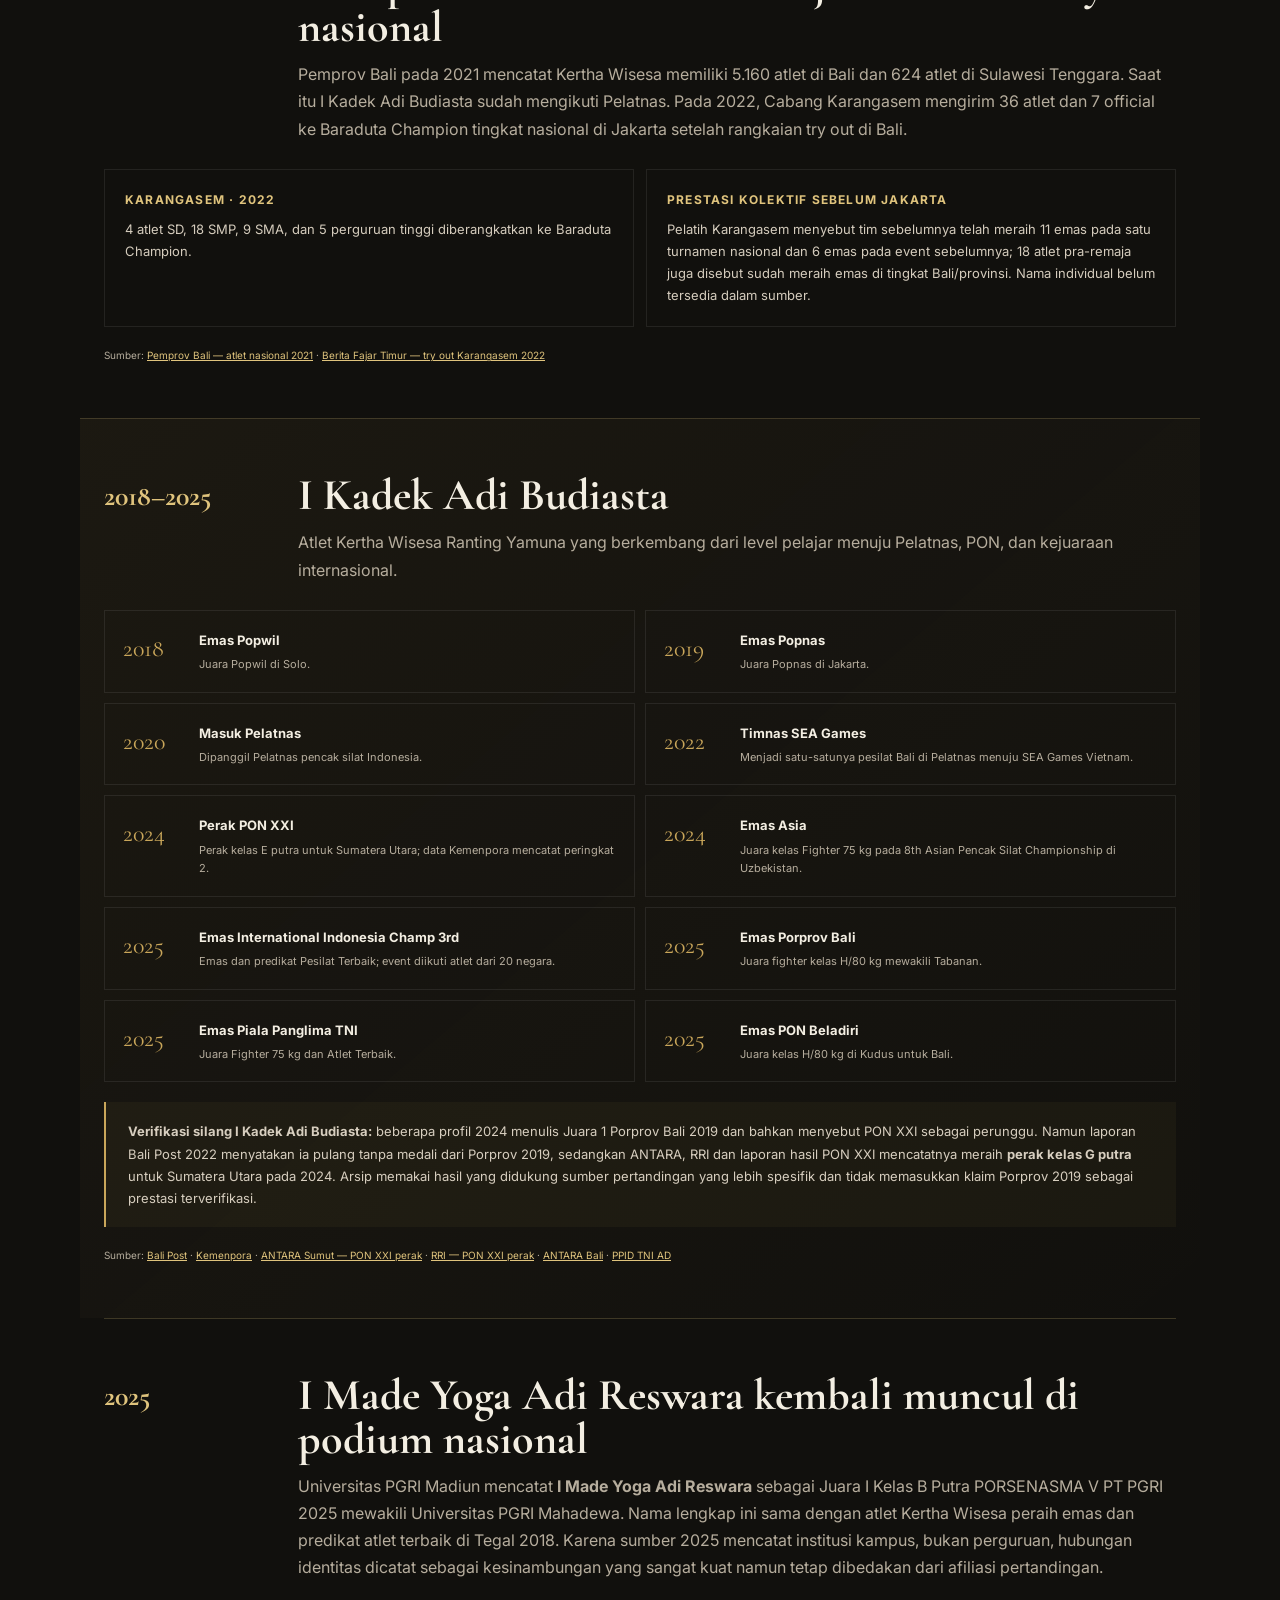
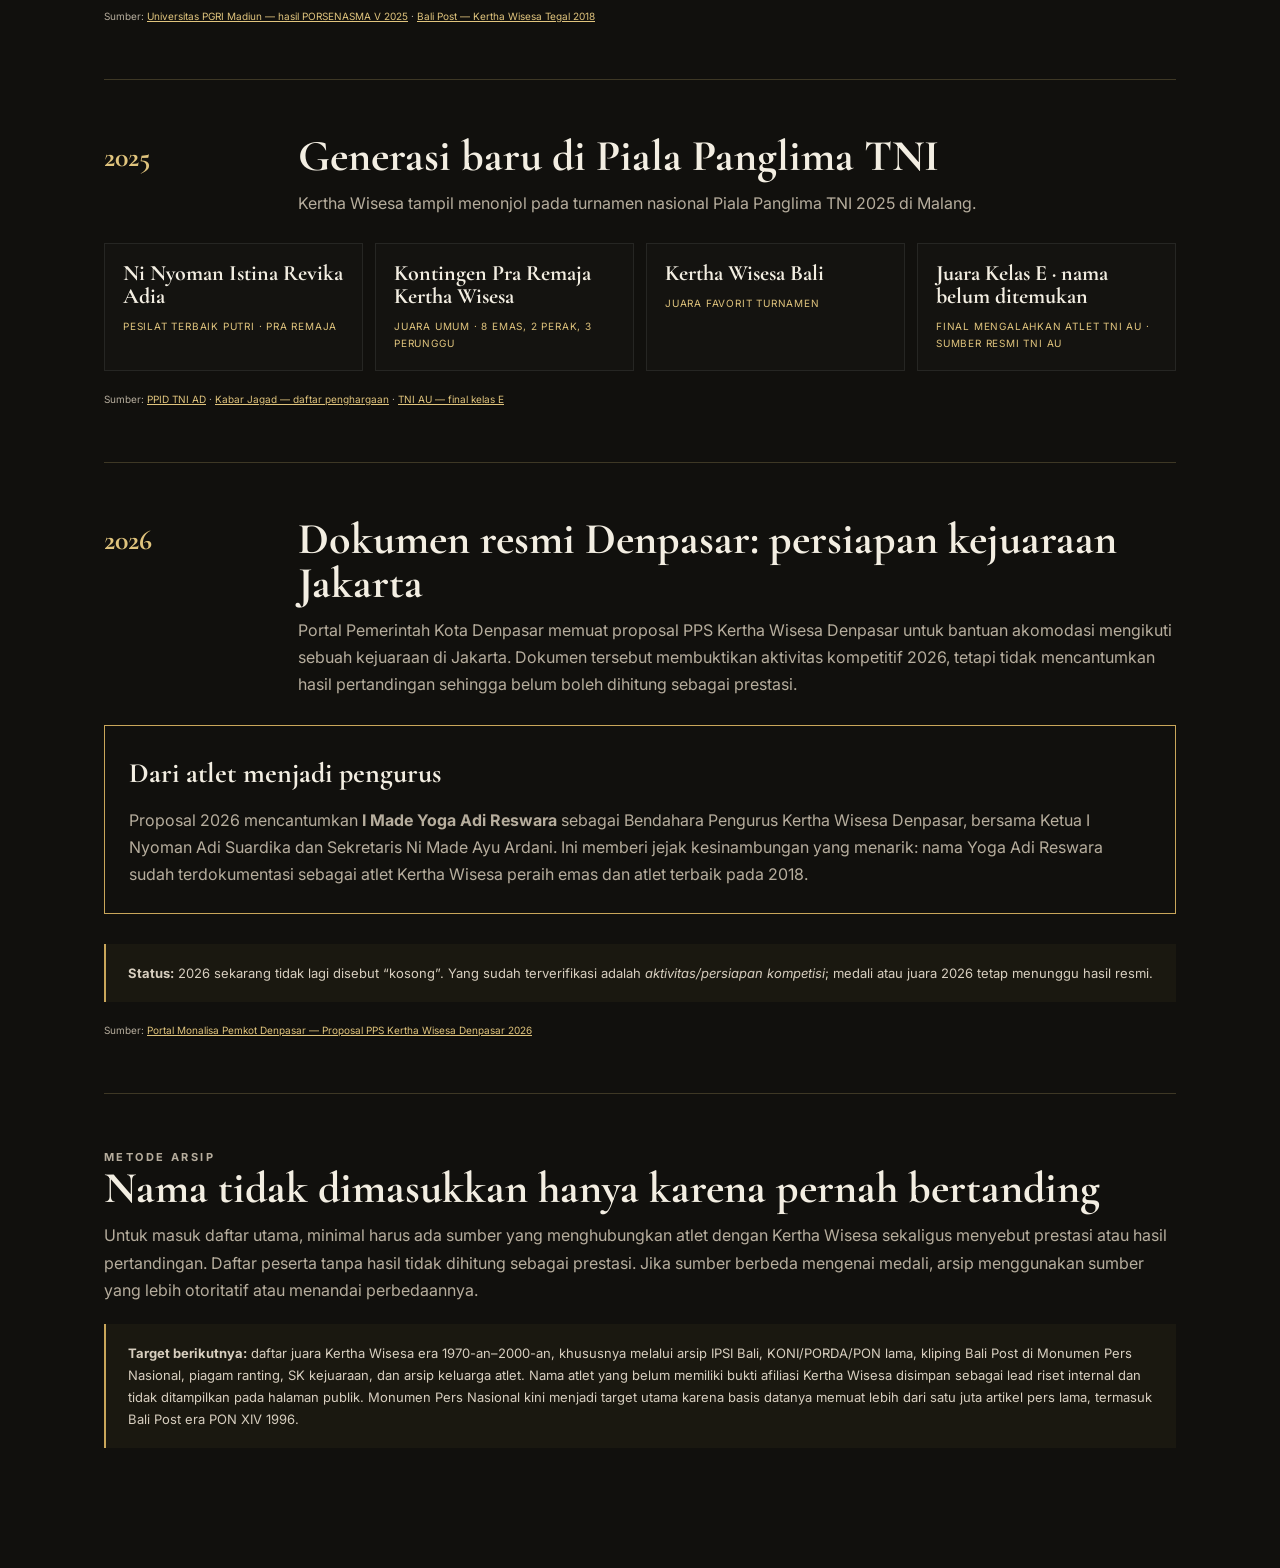
==== commit 70d3c416: "Remove unverified athlete names from public research notes" ====
--- a/atlet.html
+++ b/atlet.html
@@ -219,7 +219,7 @@
   <p class="kicker">Metode Arsip</p>
   <h2>Nama tidak dimasukkan hanya karena pernah bertanding</h2>
   <p>Untuk masuk daftar utama, minimal harus ada sumber yang menghubungkan atlet dengan Kertha Wisesa sekaligus menyebut prestasi atau hasil pertandingan. Daftar peserta tanpa hasil tidak dihitung sebagai prestasi. Jika sumber berbeda mengenai medali, arsip menggunakan sumber yang lebih otoritatif atau menandai perbedaannya.</p>
-  <div class="research-warning"><strong>Target berikutnya:</strong> daftar juara Kertha Wisesa era 1970-an–2000-an, khususnya melalui arsip IPSI Bali, KONI/PORDA/PON lama, kliping Bali Post di Monumen Pers Nasional, piagam ranting, SK kejuaraan, dan arsip keluarga atlet. Nama Ni Made Wahyuni Rata, Nyoman Sudarma, I Made Sukma Satriana, I Komang Widia Mahadika, dan Ni Kadek Sutiani tetap berstatus lead sampai afiliasi perguruannya terbukti. Monumen Pers Nasional kini menjadi target utama karena basis datanya memuat lebih dari satu juta artikel pers lama, termasuk Bali Post era PON XIV 1996.</div>
+  <div class="research-warning"><strong>Target berikutnya:</strong> daftar juara Kertha Wisesa era 1970-an–2000-an, khususnya melalui arsip IPSI Bali, KONI/PORDA/PON lama, kliping Bali Post di Monumen Pers Nasional, piagam ranting, SK kejuaraan, dan arsip keluarga atlet. Nama atlet yang belum memiliki bukti afiliasi Kertha Wisesa disimpan sebagai lead riset internal dan tidak ditampilkan pada halaman publik. Monumen Pers Nasional kini menjadi target utama karena basis datanya memuat lebih dari satu juta artikel pers lama, termasuk Bali Post era PON XIV 1996.</div>
 </section>
 </main>
 </body></html>
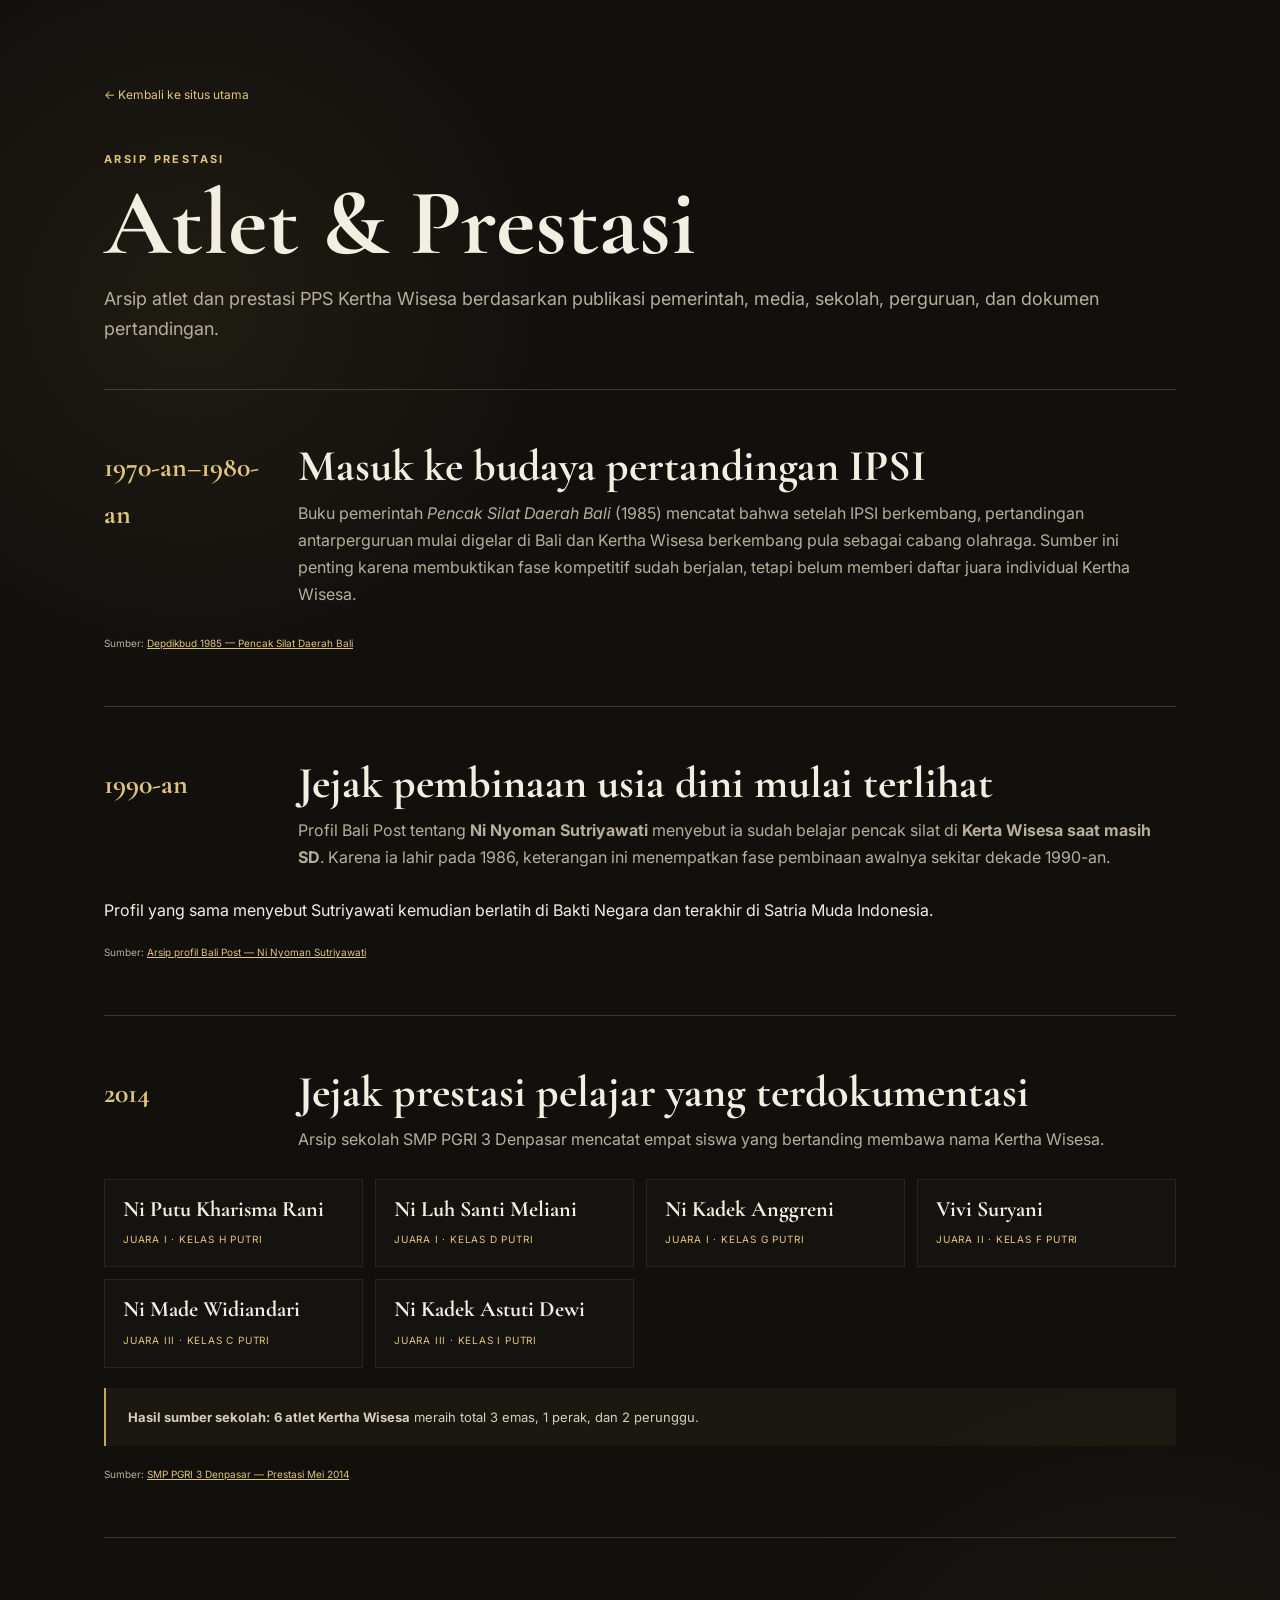
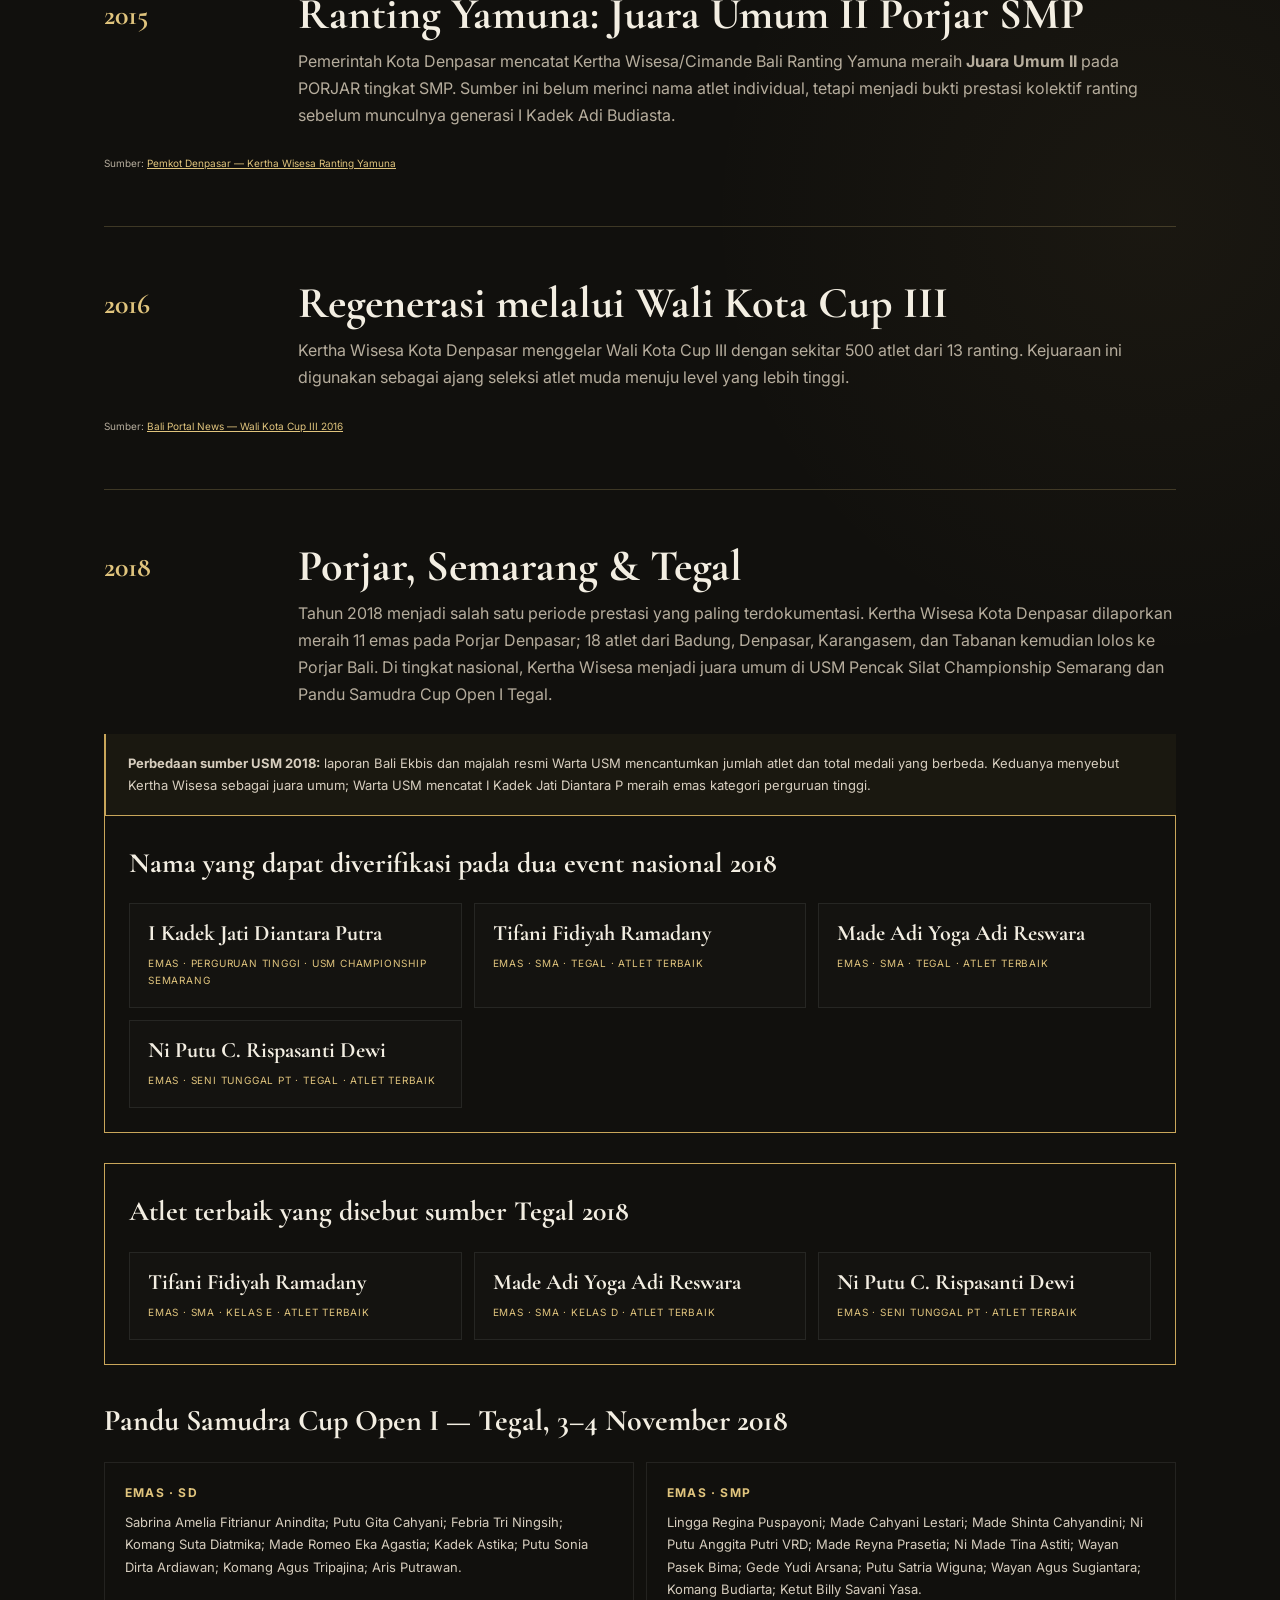
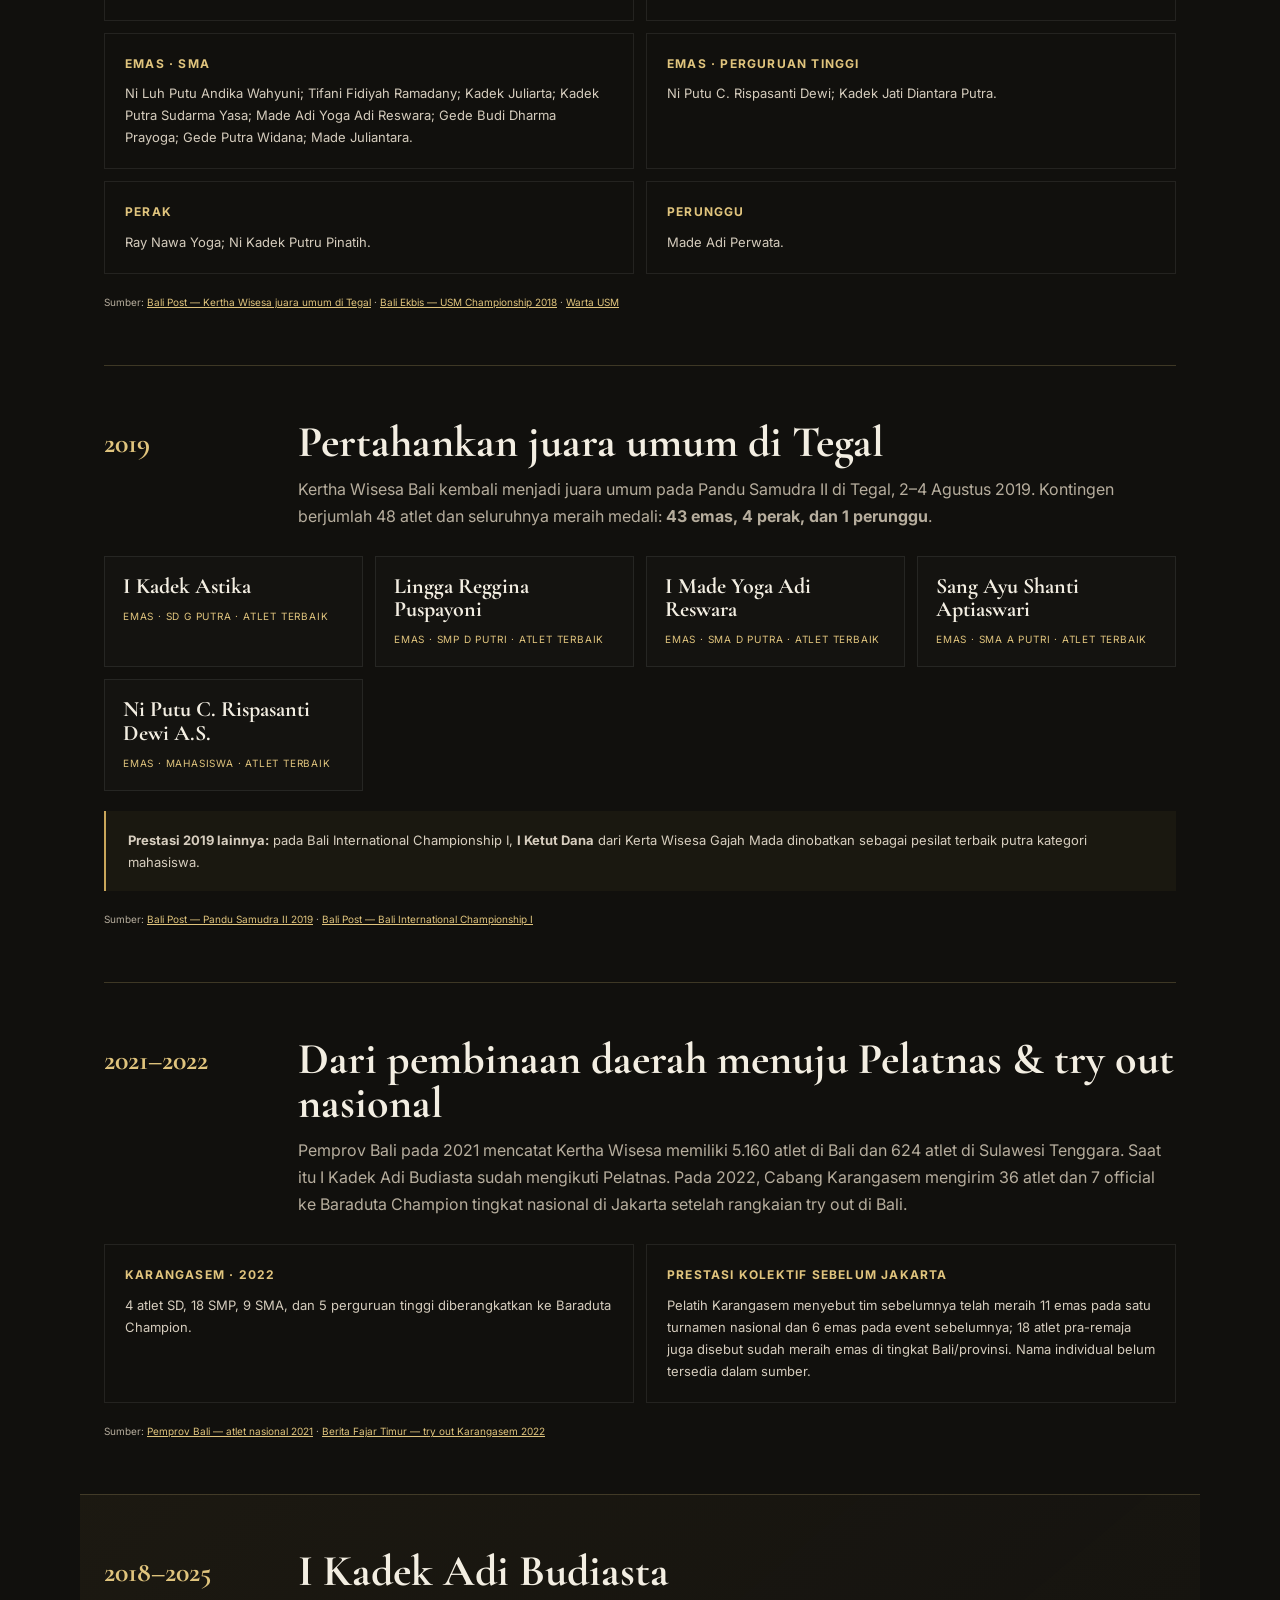
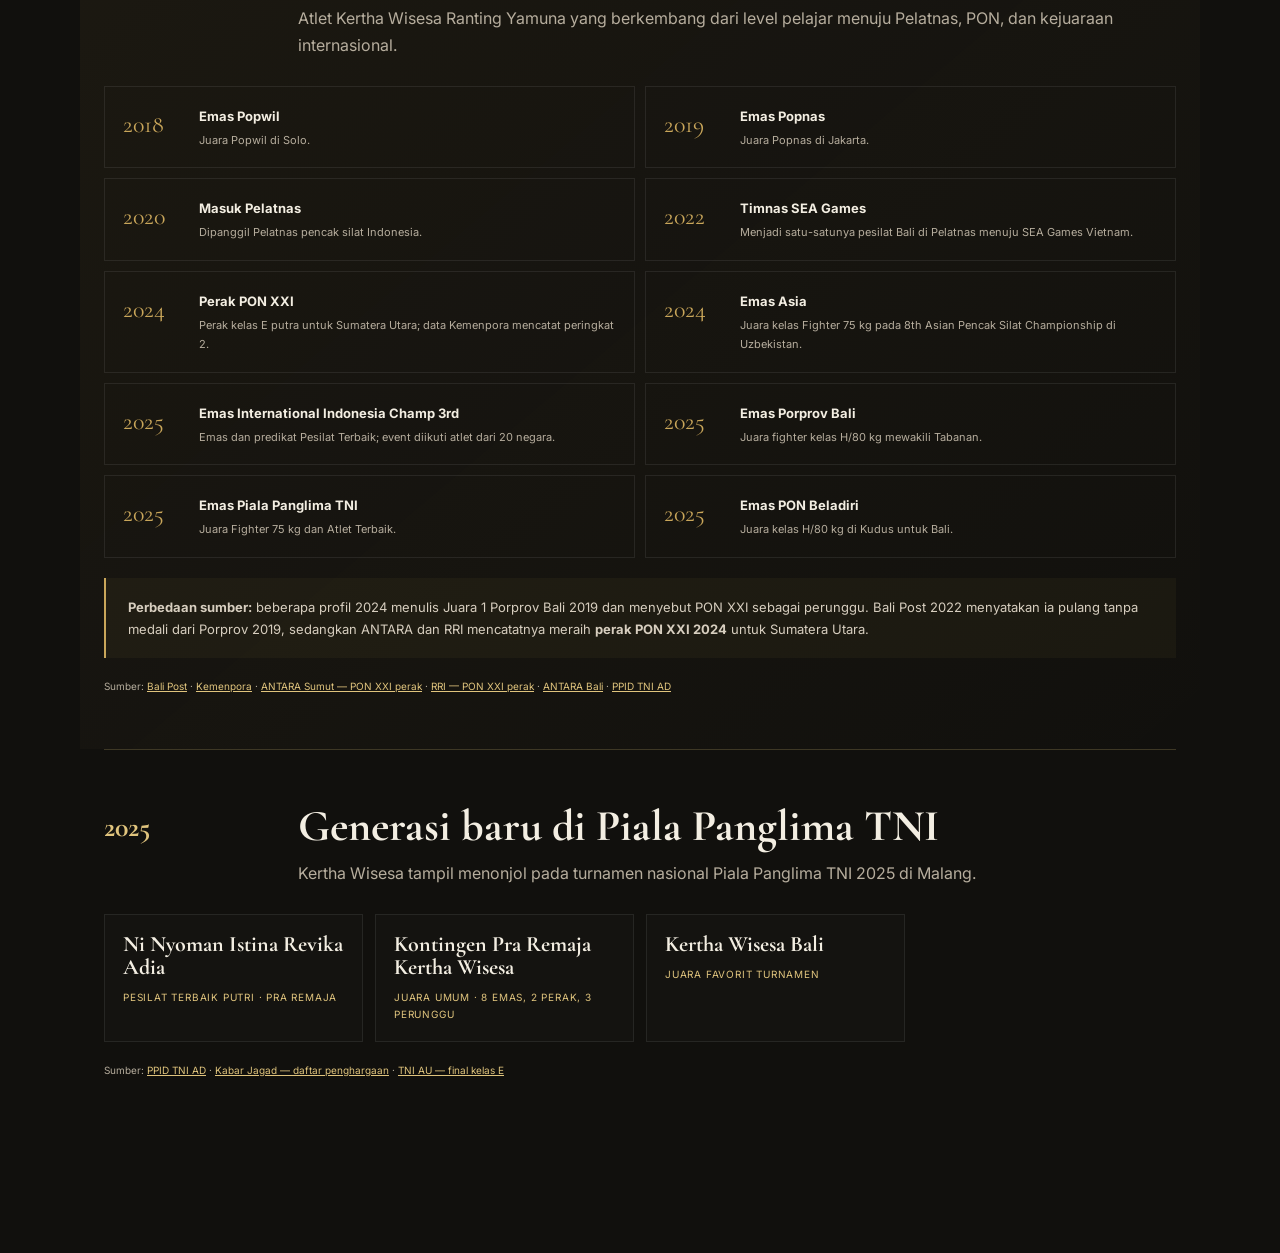
==== commit 7abf40d0: "Keep public athlete page to archive-backed results" ====
--- a/atlet.html
+++ b/atlet.html
@@ -10,9 +10,9 @@
 </head><body>
 <main class="athlete-page">
 <a class="bio-back" href="index.html#atlet">← Kembali ke situs utama</a>
-<p class="kicker">Arsip Prestasi · Penelitian Berjalan</p>
+<p class="kicker">Arsip Prestasi</p>
 <h1 class="bio-title">Atlet & Prestasi</h1>
-<p class="bio-subtitle">Daftar publik ini hanya memuat atlet yang sumbernya secara eksplisit menghubungkan mereka dengan Kertha Wisesa. Nama atlet Bali/PON/Porprov tanpa bukti afiliasi perguruan tidak ditampilkan.</p>
+<p class="bio-subtitle">Arsip atlet dan prestasi PPS Kertha Wisesa berdasarkan publikasi pemerintah, media, sekolah, perguruan, dan dokumen pertandingan.</p>
 
 <section class="athlete-era">
   <div class="athlete-era-head">
@@ -20,7 +20,7 @@
     <div><h2>Masuk ke budaya pertandingan IPSI</h2>
     <p>Buku pemerintah <em>Pencak Silat Daerah Bali</em> (1985) mencatat bahwa setelah IPSI berkembang, pertandingan antarperguruan mulai digelar di Bali dan Kertha Wisesa berkembang pula sebagai cabang olahraga. Sumber ini penting karena membuktikan fase kompetitif sudah berjalan, tetapi belum memberi daftar juara individual Kertha Wisesa.</p></div>
   </div>
-  <div class="research-warning"><strong>Status arsip:</strong> nama atlet, kelas, kejuaraan, dan medali Kertha Wisesa era 1970-an–1980-an belum berhasil dipulihkan dari sumber publik digital. Ini menjadi prioritas pencarian di arsip IPSI Bali, KONI, PORDA/PON lama, dan koran cetak.</div>
+  
   <p class="athlete-source">Sumber: <a target="_blank" rel="noopener" href="https://repositori.kemendikdasmen.go.id/7497/1/PENCAK%20SILAT%20DAERAH%20BALI.pdf">Depdikbud 1985 — Pencak Silat Daerah Bali</a></p>
 </section>
 
@@ -30,17 +30,11 @@
     <div><h2>Jejak pembinaan usia dini mulai terlihat</h2>
     <p>Profil Bali Post tentang <strong>Ni Nyoman Sutriyawati</strong> menyebut ia sudah belajar pencak silat di <strong>Kerta Wisesa saat masih SD</strong>. Karena ia lahir pada 1986, keterangan ini menempatkan fase pembinaan awalnya sekitar dekade 1990-an.</p></div>
   </div>
-  <div class="research-warning"><strong>Penting:</strong> prestasi besar Sutriyawati—termasuk PON 2004 dan gelar dunia 2004—tidak dihitung sebagai prestasi Kertha Wisesa. Profil yang sama menjelaskan ia kemudian berlatih di Bakti Negara dan terakhir Satria Muda Indonesia, tempat fase prestasi elitnya berkembang.</div>
+  <p>Profil yang sama menyebut Sutriyawati kemudian berlatih di Bakti Negara dan terakhir di Satria Muda Indonesia.</p>
   <p class="athlete-source">Sumber: <a target="_blank" rel="noopener" href="https://www.mail-archive.com/silatindonesia%40yahoogroups.com/msg04131.html">Arsip profil Bali Post — Ni Nyoman Sutriyawati</a></p>
 </section>
 
-<section class="athlete-era archive-gap">
-  <div class="athlete-era-head">
-    <time>2000-an awal</time>
-    <div><h2>Masih menjadi celah terbesar dalam daftar medali</h2>
-    <p>Pencarian koran, arsip olahraga, dan profil atlet menghasilkan banyak nama pesilat Bali, tetapi belum cukup untuk menghubungkan mereka secara aman dengan Kertha Wisesa. Karena perguruan seperti Bakti Negara, Perisai Diri, dan Satria Muda Indonesia juga sangat aktif pada periode yang sama, setiap nama harus mempunyai bukti afiliasi sebelum dimasukkan.</p></div>
-  </div>
-</section>
+
 
 <section class="athlete-era">
   <div class="athlete-era-head">
@@ -55,7 +49,7 @@
     <article><strong>Ni Made Widiandari</strong><span>Juara III · Kelas C Putri</span></article>
     <article><strong>Ni Kadek Astuti Dewi</strong><span>Juara III · Kelas I Putri</span></article>
   </div>
-  <div class="research-warning"><strong>Koreksi arsip:</strong> sumber sekolah mencatat <strong>6 atlet Kertha Wisesa</strong> dengan total 3 emas, 1 perak, dan 2 perunggu. Dua atlet emas—Ni Putu Kharisma Rani dan Ni Luh Santi Meliani—sebelumnya belum masuk daftar situs.</div>
+  <div class="research-warning"><strong>Hasil sumber sekolah:</strong> <strong>6 atlet Kertha Wisesa</strong> meraih total 3 emas, 1 perak, dan 2 perunggu.</div>
   <p class="athlete-source">Sumber: <a target="_blank" rel="noopener" href="https://spigadenpasar.weebly.com/mei-2014.html">SMP PGRI 3 Denpasar — Prestasi Mei 2014</a></p>
 </section>
 
@@ -70,7 +64,7 @@
 <section class="athlete-era">
   <div class="athlete-era-head">
     <time>2016</time>
-    <div><h2>Regenerasi melalui Wali Kota Cup III</h2><p>Kertha Wisesa Kota Denpasar menggelar Wali Kota Cup III dengan sekitar 500 atlet dari 13 ranting. Kejuaraan ini secara eksplisit digunakan sebagai ajang seleksi atlet muda menuju level yang lebih tinggi. Sumber yang tersedia belum memuat daftar pemenang individual lengkap.</p></div>
+    <div><h2>Regenerasi melalui Wali Kota Cup III</h2><p>Kertha Wisesa Kota Denpasar menggelar Wali Kota Cup III dengan sekitar 500 atlet dari 13 ranting. Kejuaraan ini digunakan sebagai ajang seleksi atlet muda menuju level yang lebih tinggi.</p></div>
   </div>
   <p class="athlete-source">Sumber: <a target="_blank" rel="noopener" href="https://baliportalnews.com/2016/11/psps-kertha-wisesa-gelar-kejuaraan-bertajuk-walikota-cup-iii/">Bali Portal News — Wali Kota Cup III 2016</a></p>
 </section>
@@ -80,7 +74,7 @@
     <time>2018</time>
     <div><h2>Porjar, Semarang & Tegal</h2><p>Tahun 2018 menjadi salah satu periode prestasi yang paling terdokumentasi. Kertha Wisesa Kota Denpasar dilaporkan meraih 11 emas pada Porjar Denpasar; 18 atlet dari Badung, Denpasar, Karangasem, dan Tabanan kemudian lolos ke Porjar Bali. Di tingkat nasional, Kertha Wisesa menjadi juara umum di USM Pencak Silat Championship Semarang dan Pandu Samudra Cup Open I Tegal.</p></div>
   </div>
-  <div class="research-warning"><strong>Catatan sumber USM 2018:</strong> laporan Bali Ekbis dan majalah resmi Warta USM tidak sepenuhnya konsisten mengenai jumlah atlet dan total medali. Karena itu arsip tidak mengunci satu angka agregat sebagai fakta final. Keduanya sama-sama menegaskan Kertha Wisesa menjadi juara umum; Warta USM secara eksplisit menyebut I Kadek Jati Diantara P meraih emas kategori perguruan tinggi.</div>
+  <div class="research-warning"><strong>Perbedaan sumber USM 2018:</strong> laporan Bali Ekbis dan majalah resmi Warta USM mencantumkan jumlah atlet dan total medali yang berbeda. Keduanya menyebut Kertha Wisesa sebagai juara umum; Warta USM mencatat I Kadek Jati Diantara P meraih emas kategori perguruan tinggi.</div>
 
   <div class="athlete-callout">
     <strong>Nama yang dapat diverifikasi pada dua event nasional 2018</strong>
@@ -176,17 +170,11 @@
     <article><span>2025</span><strong>Emas Piala Panglima TNI</strong><p>Juara Fighter 75 kg dan Atlet Terbaik.</p></article>
     <article><span>2025</span><strong>Emas PON Beladiri</strong><p>Juara kelas H/80 kg di Kudus untuk Bali.</p></article>
   </div>
-  <div class="research-warning"><strong>Verifikasi silang I Kadek Adi Budiasta:</strong> beberapa profil 2024 menulis Juara 1 Porprov Bali 2019 dan bahkan menyebut PON XXI sebagai perunggu. Namun laporan Bali Post 2022 menyatakan ia pulang tanpa medali dari Porprov 2019, sedangkan ANTARA, RRI dan laporan hasil PON XXI mencatatnya meraih <strong>perak kelas G putra</strong> untuk Sumatera Utara pada 2024. Arsip memakai hasil yang didukung sumber pertandingan yang lebih spesifik dan tidak memasukkan klaim Porprov 2019 sebagai prestasi terverifikasi.</div>
+  <div class="research-warning"><strong>Perbedaan sumber:</strong> beberapa profil 2024 menulis Juara 1 Porprov Bali 2019 dan menyebut PON XXI sebagai perunggu. Bali Post 2022 menyatakan ia pulang tanpa medali dari Porprov 2019, sedangkan ANTARA dan RRI mencatatnya meraih <strong>perak PON XXI 2024</strong> untuk Sumatera Utara.</div>
   <p class="athlete-source">Sumber: <a target="_blank" rel="noopener" href="https://www.balipost.com/news/2022/02/21/252060/Adi-Budiasta-Berlaga-di-SEA...html">Bali Post</a> · <a target="_blank" rel="noopener" href="https://smepbdsi.kemenpora.go.id/pelatnas/?id_pelatnas=13">Kemenpora</a> · <a target="_blank" rel="noopener" href="https://sumut.antaranews.com/berita/589383/atlet-asal-langkat-wakili-sumut-di-pon-xxi-raih-perak-dan-perunggu">ANTARA Sumut — PON XXI perak</a> · <a target="_blank" rel="noopener" href="https://rri.co.id/denpasar/pon/1009874/atlet-pencak-silat-kodam-udayana-raih-medali-di-pon-aceh">RRI — PON XXI perak</a> · <a target="_blank" rel="noopener" href="https://bali.antaranews.com/berita/359233/prajurit-udayana-raih-medali-emas-pencak-silat-tingkat-asia">ANTARA Bali</a> · <a target="_blank" rel="noopener" href="https://ppid.tniad.mil.id/index.php/i/30249/serda-kadek-budiasta-prajurit-kodam-ixudayana-persembahkan-emas-untuk-bali-di-pon-beladiri-2025">PPID TNI AD</a></p>
 </section>
 
-<section class="athlete-era">
-  <div class="athlete-era-head">
-    <time>2025</time>
-    <div><h2>I Made Yoga Adi Reswara kembali muncul di podium nasional</h2><p>Universitas PGRI Madiun mencatat <strong>I Made Yoga Adi Reswara</strong> sebagai Juara I Kelas B Putra PORSENASMA V PT PGRI 2025 mewakili Universitas PGRI Mahadewa. Nama lengkap ini sama dengan atlet Kertha Wisesa peraih emas dan predikat atlet terbaik di Tegal 2018. Karena sumber 2025 mencatat institusi kampus, bukan perguruan, hubungan identitas dicatat sebagai kesinambungan yang sangat kuat namun tetap dibedakan dari afiliasi pertandingan.</p></div>
-  </div>
-  <p class="athlete-source">Sumber: <a target="_blank" rel="noopener" href="https://unipma.ac.id/berita/1160/cek-segera-hasil-lengkap-juara-cabor-pencak-silat-porsenasma-v-pt-pgri-2025">Universitas PGRI Madiun — hasil PORSENASMA V 2025</a> · <a target="_blank" rel="noopener" href="https://www.balipost.com/news/2018/11/08/60775/Pesilat-Kertha-Wisesa-Bali-Juara...html">Bali Post — Kertha Wisesa Tegal 2018</a></p>
-</section>
+
 
 <section class="athlete-era">
   <div class="athlete-era-head">
@@ -197,29 +185,12 @@
     <article><strong>Ni Nyoman Istina Revika Adia</strong><span>Pesilat terbaik putri · Pra Remaja</span></article>
     <article><strong>Kontingen Pra Remaja Kertha Wisesa</strong><span>Juara umum · 8 emas, 2 perak, 3 perunggu</span></article>
     <article><strong>Kertha Wisesa Bali</strong><span>Juara Favorit turnamen</span></article>
-    <article><strong>Juara Kelas E · nama belum ditemukan</strong><span>Final mengalahkan atlet TNI AU · sumber resmi TNI AU</span></article>
   </div>
   <p class="athlete-source">Sumber: <a target="_blank" rel="noopener" href="https://ppid.tniad.mil.id/index.php/i/28412/silat-menyatukan-negeri-turnamen-pencak-silat-piala-panglima-tni-2025-resmi-ditutup-penuh-apresiasi-dan-harapan">PPID TNI AD</a> · <a target="_blank" rel="noopener" href="https://www.kabarjagad.id/olahraga/kejuaraan-pencak-silat-piala-panglima-tni-2025-ditutup-lahirkan-jawara-berkarakter/">Kabar Jagad — daftar penghargaan</a> · <a target="_blank" rel="noopener" href="https://tni-au.mil.id/berita/detail/prajurit-kosek-iii-raih-emas-dan-perak-kejuaraan-pencak-silat-piala-panglima-tni">TNI AU — final kelas E</a></p>
 </section>
 
-<section class="athlete-era">
-  <div class="athlete-era-head">
-    <time>2026</time>
-    <div><h2>Dokumen resmi Denpasar: persiapan kejuaraan Jakarta</h2><p>Portal Pemerintah Kota Denpasar memuat proposal PPS Kertha Wisesa Denpasar untuk bantuan akomodasi mengikuti sebuah kejuaraan di Jakarta. Dokumen tersebut membuktikan aktivitas kompetitif 2026, tetapi tidak mencantumkan hasil pertandingan sehingga belum boleh dihitung sebagai prestasi.</p></div>
-  </div>
-  <div class="athlete-callout">
-    <strong>Dari atlet menjadi pengurus</strong>
-    <p style="color:var(--muted);margin:10px 0 0">Proposal 2026 mencantumkan <strong>I Made Yoga Adi Reswara</strong> sebagai Bendahara Pengurus Kertha Wisesa Denpasar, bersama Ketua I Nyoman Adi Suardika dan Sekretaris Ni Made Ayu Ardani. Ini memberi jejak kesinambungan yang menarik: nama Yoga Adi Reswara sudah terdokumentasi sebagai atlet Kertha Wisesa peraih emas dan atlet terbaik pada 2018.</p>
-  </div>
-  <div class="research-warning"><strong>Status:</strong> 2026 sekarang tidak lagi disebut “kosong”. Yang sudah terverifikasi adalah <em>aktivitas/persiapan kompetisi</em>; medali atau juara 2026 tetap menunggu hasil resmi.</div>
-  <p class="athlete-source">Sumber: <a target="_blank" rel="noopener" href="https://monalisa.denpasarkota.go.id/storage/proposals/Proposal_260427111026.pdf">Portal Monalisa Pemkot Denpasar — Proposal PPS Kertha Wisesa Denpasar 2026</a></p>
-</section>
 
-<section class="athlete-sources">
-  <p class="kicker">Metode Arsip</p>
-  <h2>Nama tidak dimasukkan hanya karena pernah bertanding</h2>
-  <p>Untuk masuk daftar utama, minimal harus ada sumber yang menghubungkan atlet dengan Kertha Wisesa sekaligus menyebut prestasi atau hasil pertandingan. Daftar peserta tanpa hasil tidak dihitung sebagai prestasi. Jika sumber berbeda mengenai medali, arsip menggunakan sumber yang lebih otoritatif atau menandai perbedaannya.</p>
-  <div class="research-warning"><strong>Target berikutnya:</strong> daftar juara Kertha Wisesa era 1970-an–2000-an, khususnya melalui arsip IPSI Bali, KONI/PORDA/PON lama, kliping Bali Post di Monumen Pers Nasional, piagam ranting, SK kejuaraan, dan arsip keluarga atlet. Nama atlet yang belum memiliki bukti afiliasi Kertha Wisesa disimpan sebagai lead riset internal dan tidak ditampilkan pada halaman publik. Monumen Pers Nasional kini menjadi target utama karena basis datanya memuat lebih dari satu juta artikel pers lama, termasuk Bali Post era PON XIV 1996.</div>
-</section>
+
+
 </main>
 </body></html>
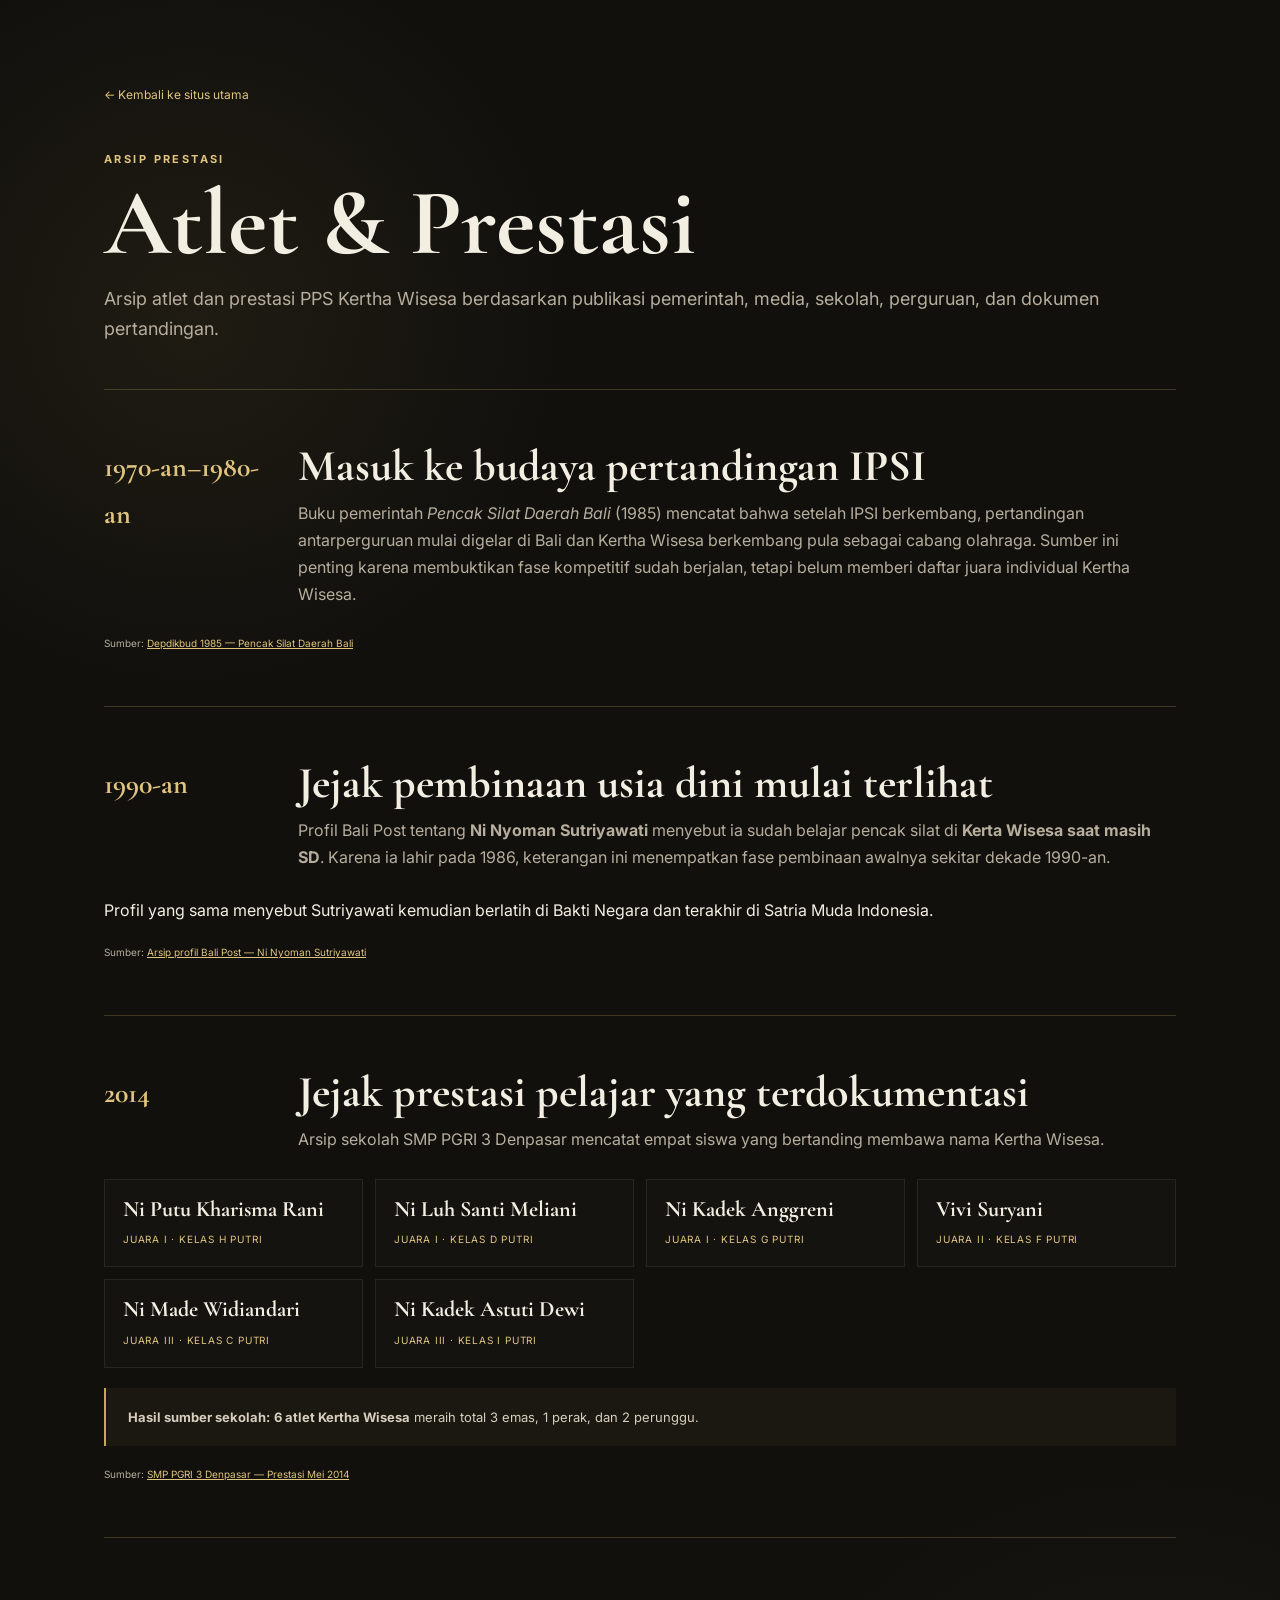
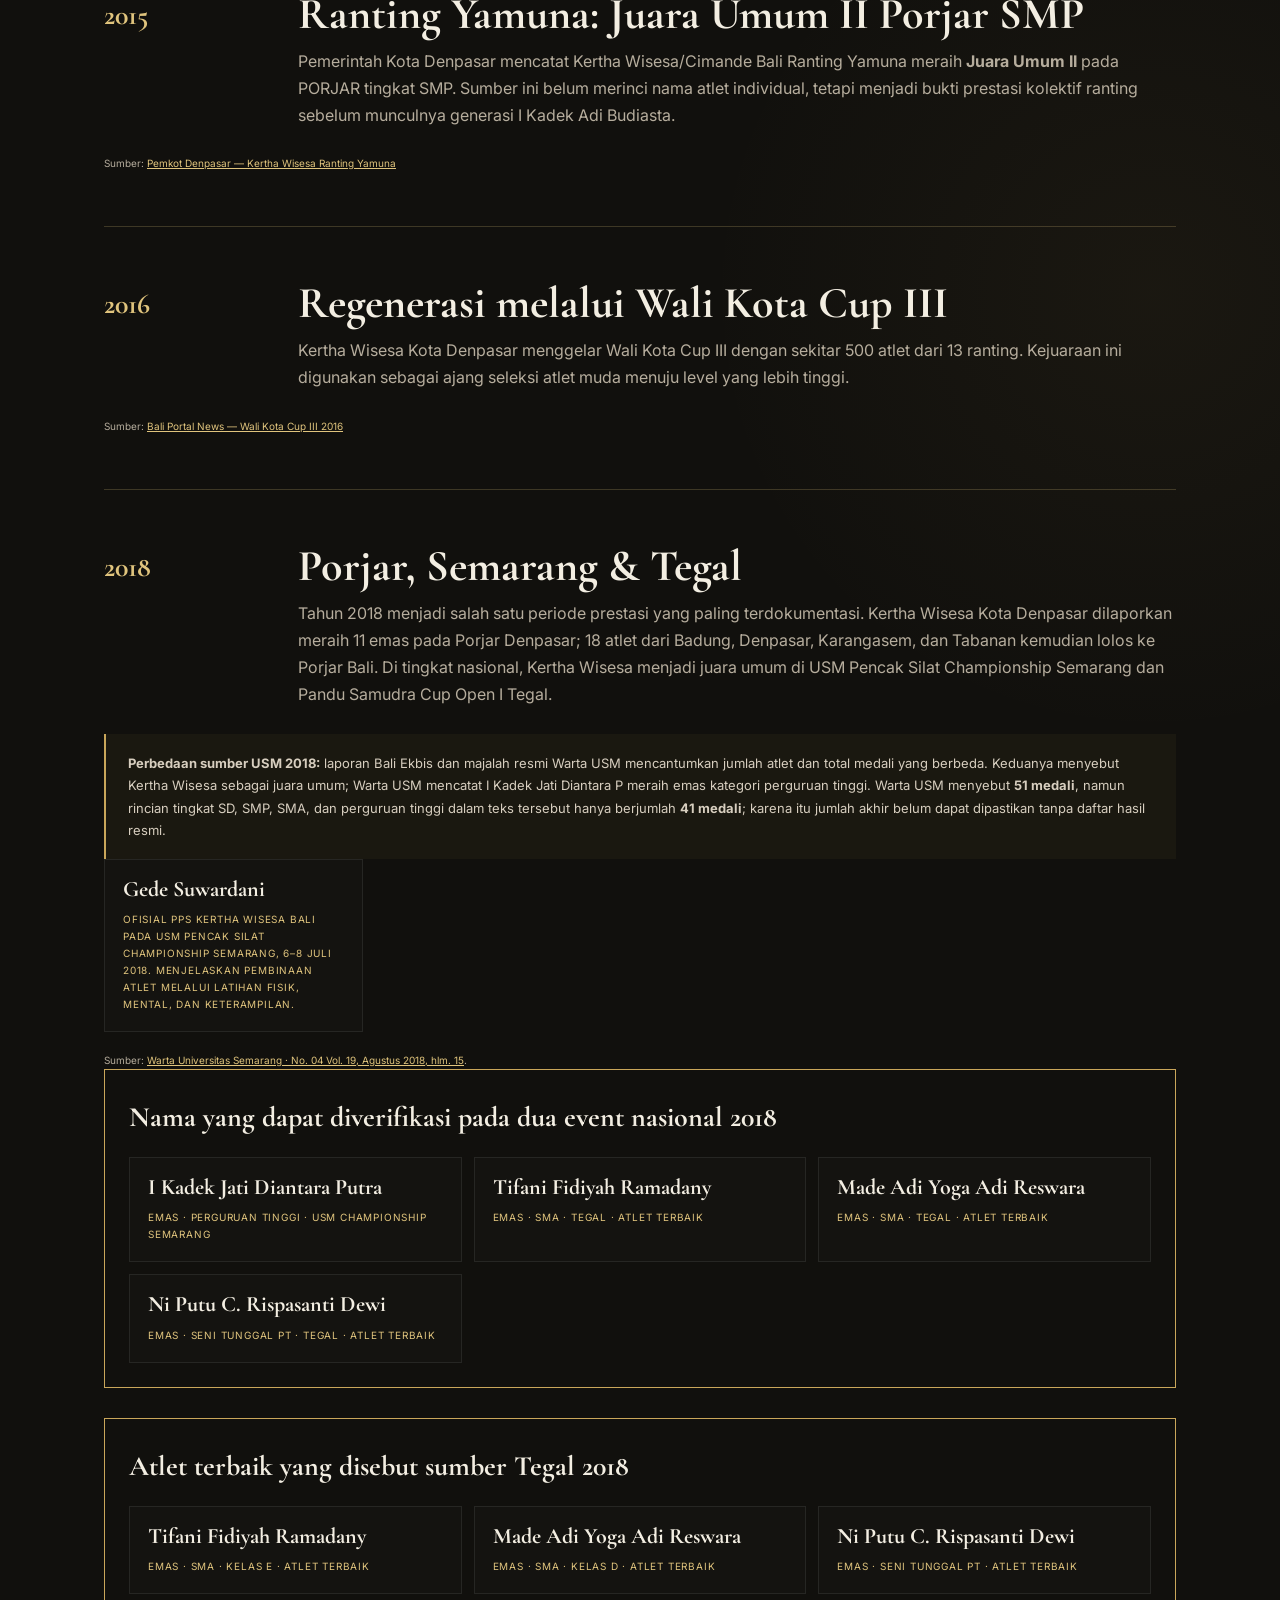
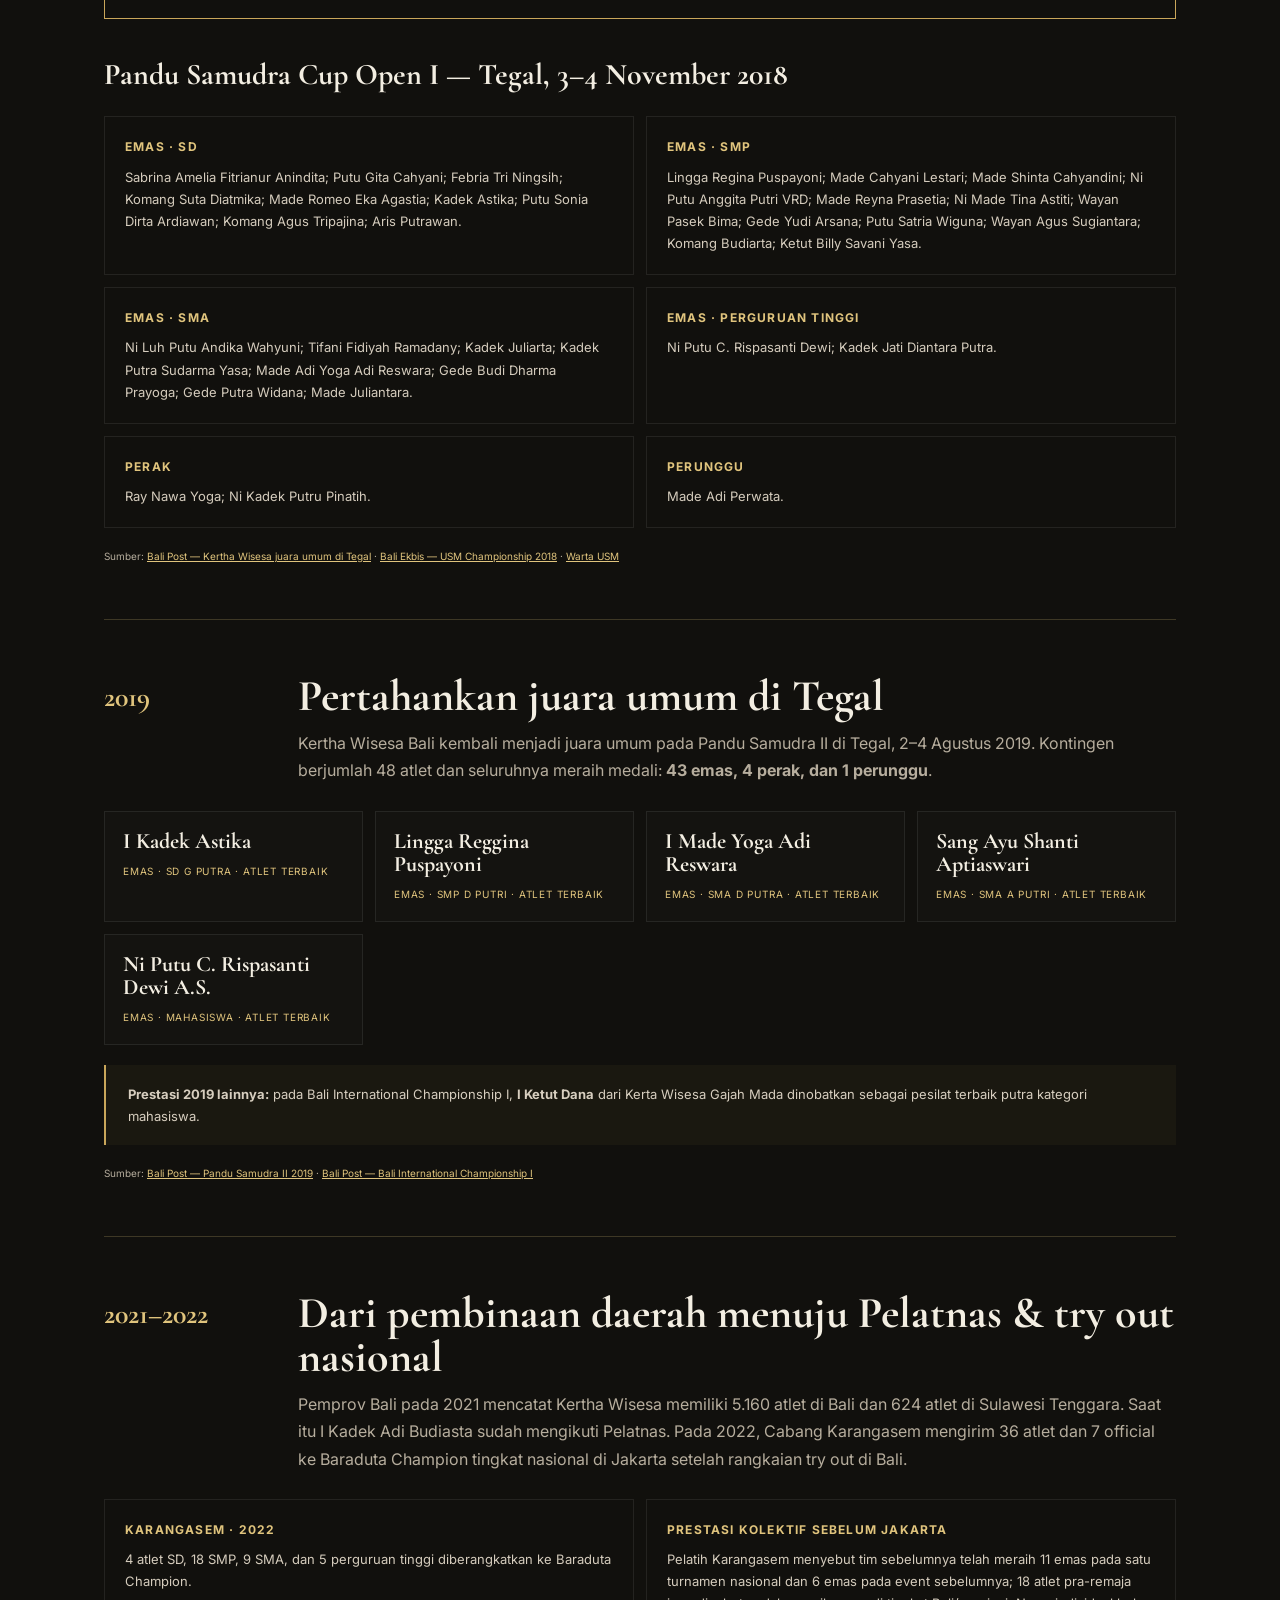
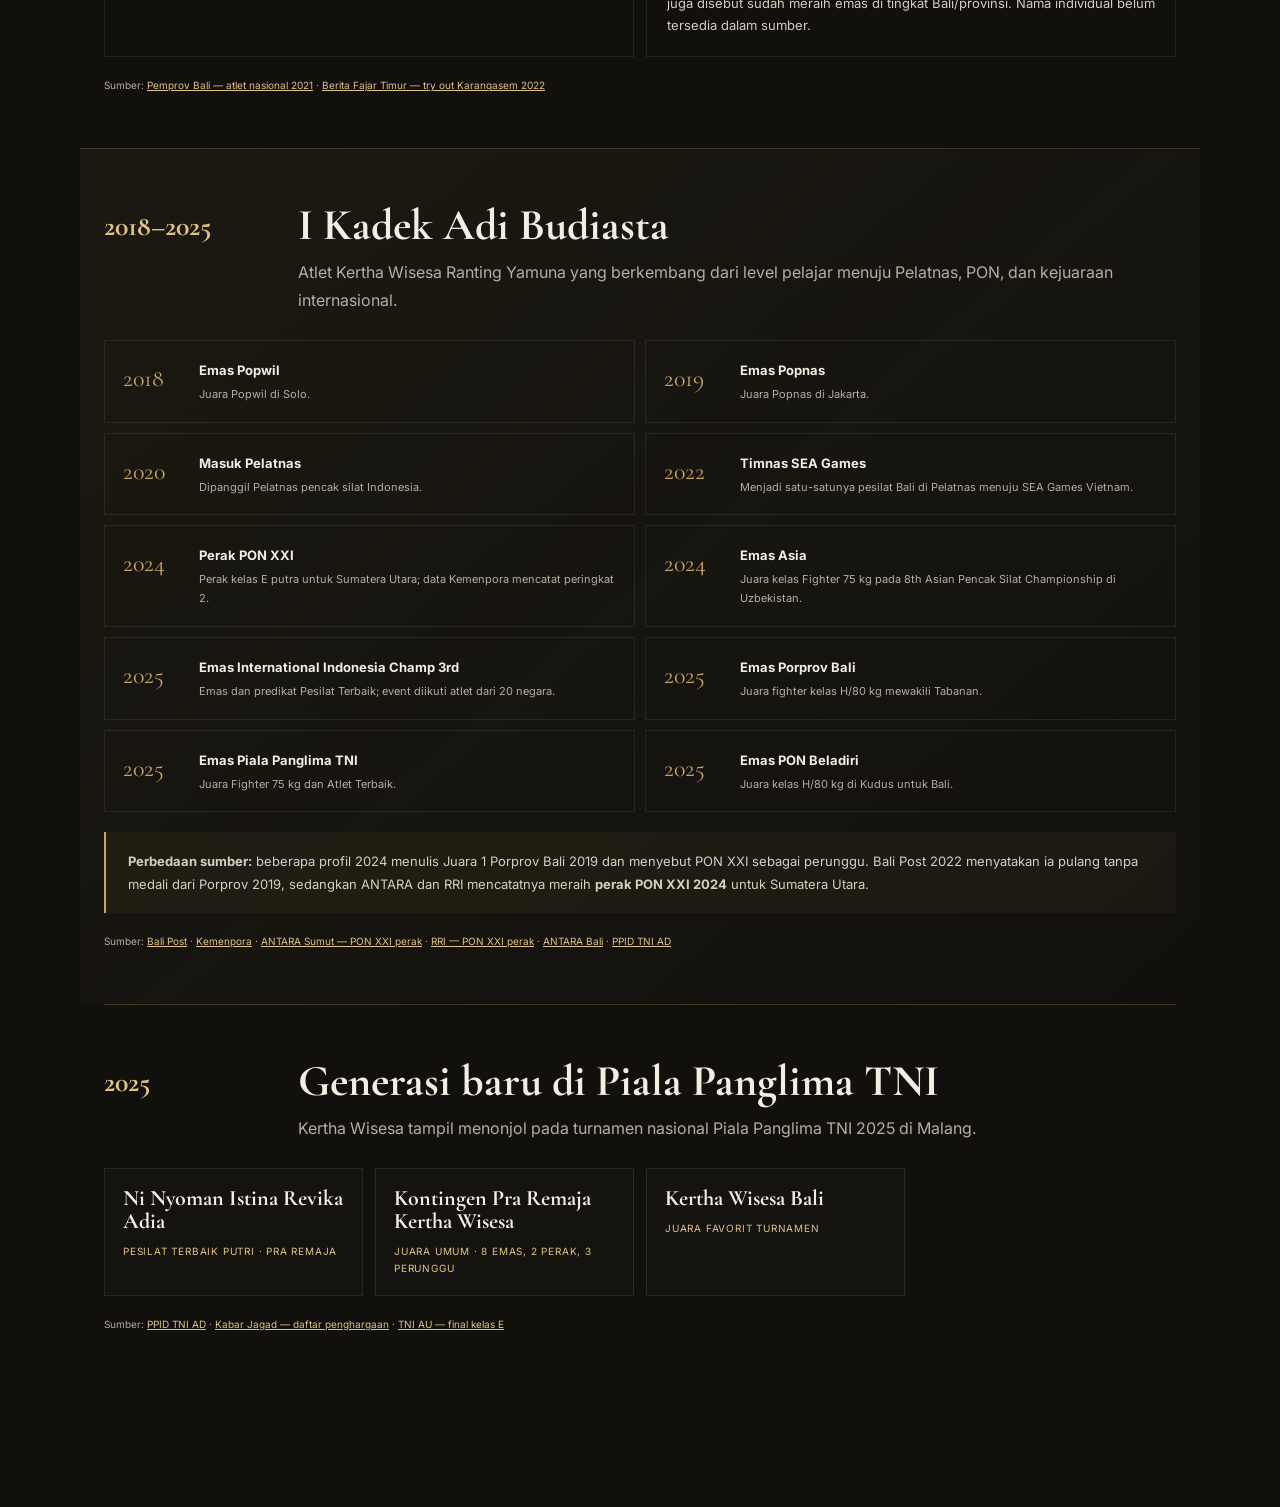
==== commit 3b907601: "Expand Kertha Wisesa organizational archive: historic figures, referee council, hymn, academic desig" ====
--- a/atlet.html
+++ b/atlet.html
@@ -74,7 +74,11 @@
     <time>2018</time>
     <div><h2>Porjar, Semarang & Tegal</h2><p>Tahun 2018 menjadi salah satu periode prestasi yang paling terdokumentasi. Kertha Wisesa Kota Denpasar dilaporkan meraih 11 emas pada Porjar Denpasar; 18 atlet dari Badung, Denpasar, Karangasem, dan Tabanan kemudian lolos ke Porjar Bali. Di tingkat nasional, Kertha Wisesa menjadi juara umum di USM Pencak Silat Championship Semarang dan Pandu Samudra Cup Open I Tegal.</p></div>
   </div>
-  <div class="research-warning"><strong>Perbedaan sumber USM 2018:</strong> laporan Bali Ekbis dan majalah resmi Warta USM mencantumkan jumlah atlet dan total medali yang berbeda. Keduanya menyebut Kertha Wisesa sebagai juara umum; Warta USM mencatat I Kadek Jati Diantara P meraih emas kategori perguruan tinggi.</div>
+  <div class="research-warning"><strong>Perbedaan sumber USM 2018:</strong> laporan Bali Ekbis dan majalah resmi Warta USM mencantumkan jumlah atlet dan total medali yang berbeda. Keduanya menyebut Kertha Wisesa sebagai juara umum; Warta USM mencatat I Kadek Jati Diantara P meraih emas kategori perguruan tinggi. Warta USM menyebut <strong>51 medali</strong>, namun rincian tingkat SD, SMP, SMA, dan perguruan tinggi dalam teks tersebut hanya berjumlah <strong>41 medali</strong>; karena itu jumlah akhir belum dapat dipastikan tanpa daftar hasil resmi.</div>
+  <div class="athlete-cards">
+    <article><strong>Gede Suwardani</strong><span>Ofisial PPS Kertha Wisesa Bali pada USM Pencak Silat Championship Semarang, 6–8 Juli 2018. Menjelaskan pembinaan atlet melalui latihan fisik, mental, dan keterampilan.</span></article>
+  </div>
+  <p class="athlete-source">Sumber: <a href="https://usm.ac.id/wp-content/uploads/2022/10/Warta-USM-No.04.Vol_.19.2018_opt.pdf" target="_blank" rel="noopener">Warta Universitas Semarang · No. 04 Vol. 19, Agustus 2018, hlm. 15</a>.</p>
 
   <div class="athlete-callout">
     <strong>Nama yang dapat diverifikasi pada dua event nasional 2018</strong>
--- a/styles.css
+++ b/styles.css
@@ -110,6 +110,40 @@
 .founder-grid{display:grid;gap:20px}
 .founder-card{border:1px solid var(--line);padding:28px;display:grid;grid-template-columns:140px 1fr;gap:28px;background:rgba(255,255,255,.015)}
 .founder-card.feature{grid-template-columns:220px 1fr;padding:38px}
+/* Arsip I Gede Regig: stacked portrait, bounded reading width */
+.founder-card.portrait-stack{
+  grid-template-columns:minmax(0,1fr);
+  width:min(100%,760px);
+  max-width:100%;
+  margin-inline:auto;
+  gap:24px;
+  justify-items:center;
+}
+.founder-card.portrait-stack .founder-photo{
+  width:min(100%,300px);
+  min-width:0;
+  margin:0 auto;
+}
+.founder-card.portrait-stack .founder-photo img{
+  display:block;
+  width:100%;
+  height:auto;
+  min-height:0;
+  max-height:none;
+  aspect-ratio:auto;
+  object-fit:contain;
+}
+.founder-card.portrait-stack .founder-content{
+  width:100%;
+  max-width:660px;
+  min-width:0;
+  overflow-wrap:break-word;
+}
+@media(max-width:520px){
+  .founder-card.portrait-stack{width:100%;gap:20px}
+  .founder-card.portrait-stack .founder-photo{width:min(100%,260px)}
+  .founder-card.portrait-stack .founder-content h3{font-size:clamp(30px,9vw,38px)}
+}
 .portrait-placeholder{
   min-height:180px;border:1px solid var(--line);display:grid;place-items:center;
   background:
@@ -335,3 +369,99 @@
   .athlete-cta{align-items:flex-start;flex-direction:column}
   .athlete-era-head h2,.athlete-sources h2{font-size:36px}
 }
+
+
+/* Source links: keep archive rows directly clickable above decorative layers */
+.sources{position:relative;z-index:3;isolation:isolate}
+.source-list{position:relative;z-index:4;pointer-events:auto}
+.source-list a{
+  position:relative;
+  z-index:5;
+  pointer-events:auto;
+  cursor:pointer;
+  touch-action:manipulation;
+}
+.source-list a > *{pointer-events:none}
+
+
+/* Keluarga Besar emblem */
+.lineage-intro{
+  display:grid;
+  grid-template-columns:minmax(0,1fr) 240px;
+  gap:54px;
+  align-items:center;
+  margin-bottom:46px;
+}
+.lineage-intro .section-head{margin-bottom:0}
+.family-emblem-card{
+  margin:0;
+  padding:18px;
+  border:1px solid rgba(201,166,90,.42);
+  background:radial-gradient(circle at center,rgba(201,166,90,.08),rgba(0,0,0,.16) 70%);
+  text-align:center;
+}
+.family-emblem-card img{
+  display:block;
+  width:100%;
+  max-width:210px;
+  height:auto;
+  margin:0 auto;
+  object-fit:contain;
+}
+.family-emblem-card figcaption{
+  margin-top:12px;
+  color:var(--muted);
+  font-size:10px;
+  line-height:1.45;
+  letter-spacing:.08em;
+  text-transform:uppercase;
+}
+@media(max-width:820px){
+  .lineage-intro{grid-template-columns:1fr;gap:28px}
+  .family-emblem-card{width:min(240px,100%);justify-self:center}
+}
+
+
+/* Site responsibility */
+.site-responsibility{
+  max-width:var(--max);
+  margin:0 auto;
+  padding:34px 24px 30px;
+  border-top:1px solid rgba(255,255,255,.08);
+}
+.site-responsibility h2{
+  font-family:"Cormorant Garamond",serif;
+  font-size:clamp(30px,4vw,46px);
+  line-height:1;
+  margin:8px 0 12px;
+}
+.site-responsibility-name{
+  display:inline-block;
+  color:var(--gold-2);
+  text-decoration:none;
+  font-weight:700;
+  margin-bottom:8px;
+}
+.site-responsibility-name:hover{text-decoration:underline}
+.site-responsibility p{
+  max-width:760px;
+  margin:0 0 6px;
+  color:var(--muted);
+}
+.site-responsibility small{color:var(--muted)}
+
+/* Family archive photo: preserve the complete original I Gede Regig portrait */
+.founder-photo--regig img{
+  display:block;
+  width:100%;
+  height:auto;
+  min-height:0;
+  max-height:none;
+  object-fit:contain;
+}
+.bio-hero-photo--regig img{
+  width:100%;
+  height:auto;
+  max-height:none;
+  object-fit:contain;
+}
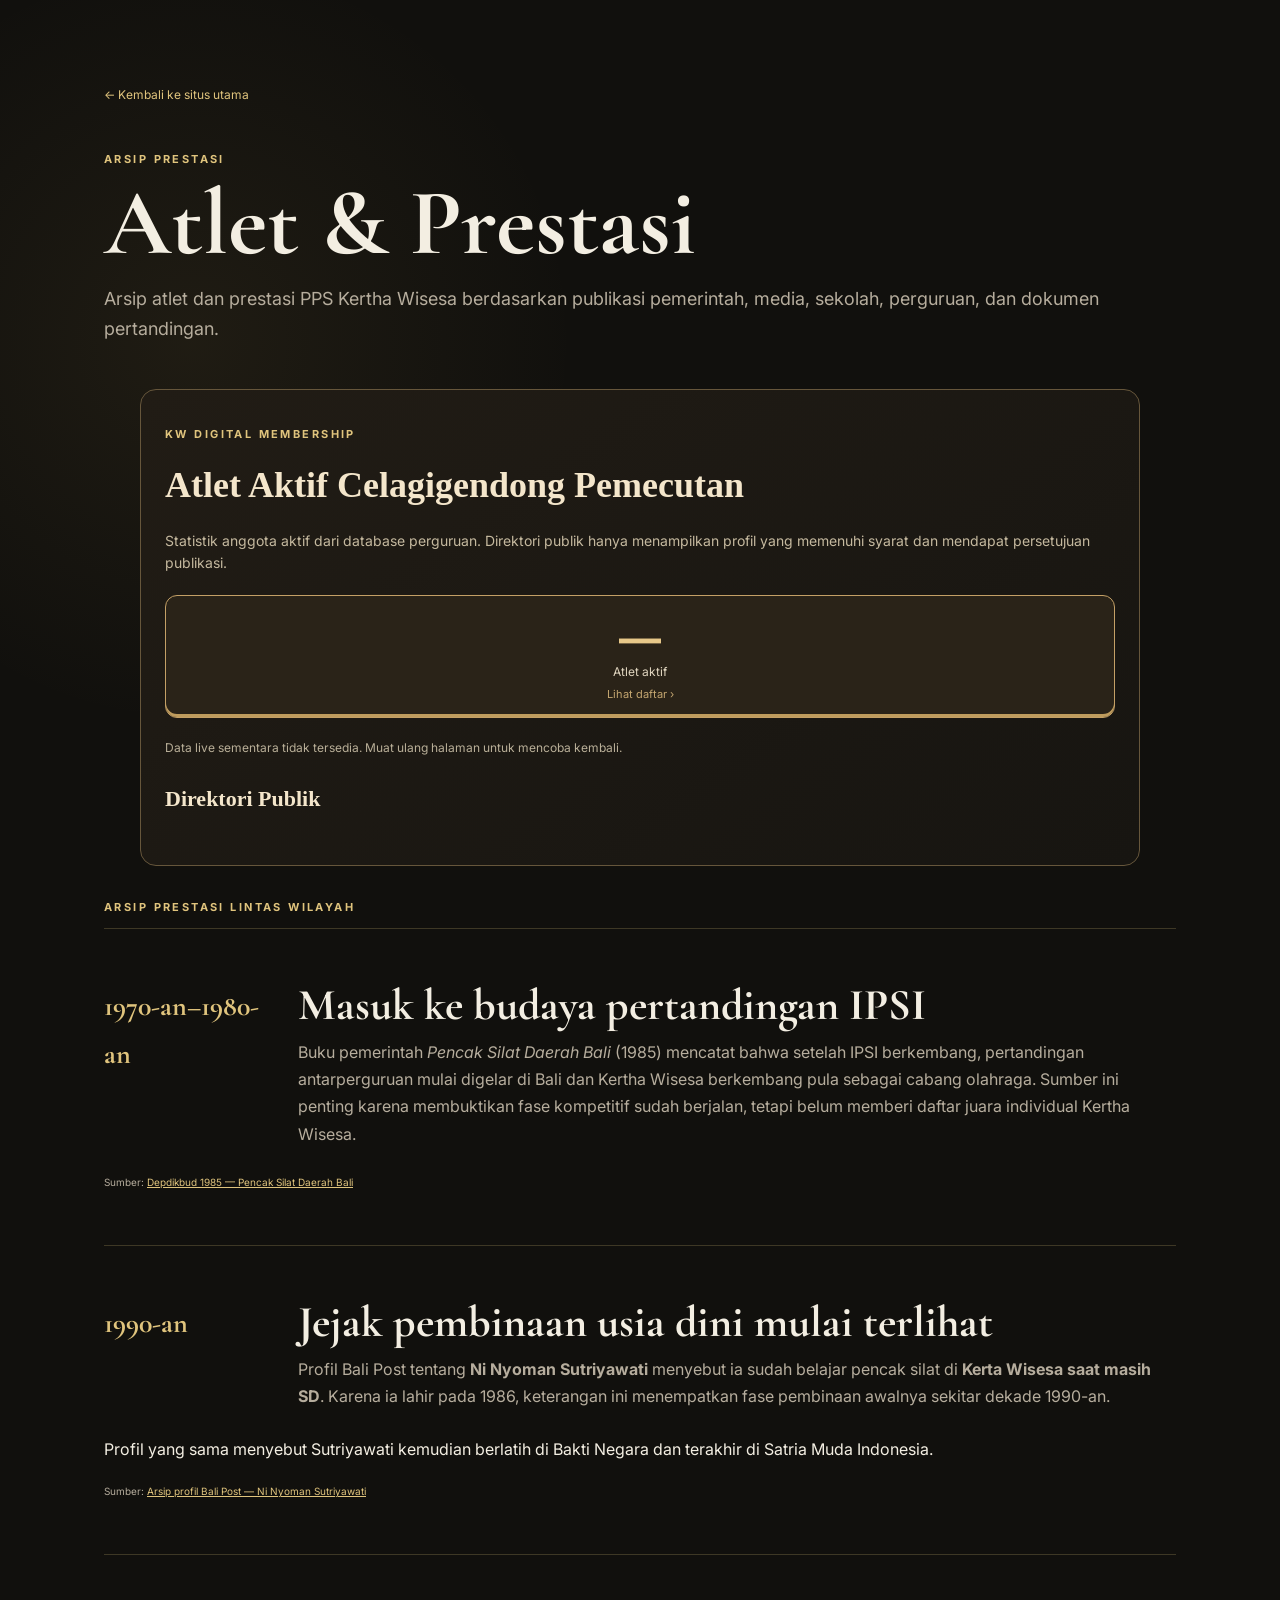
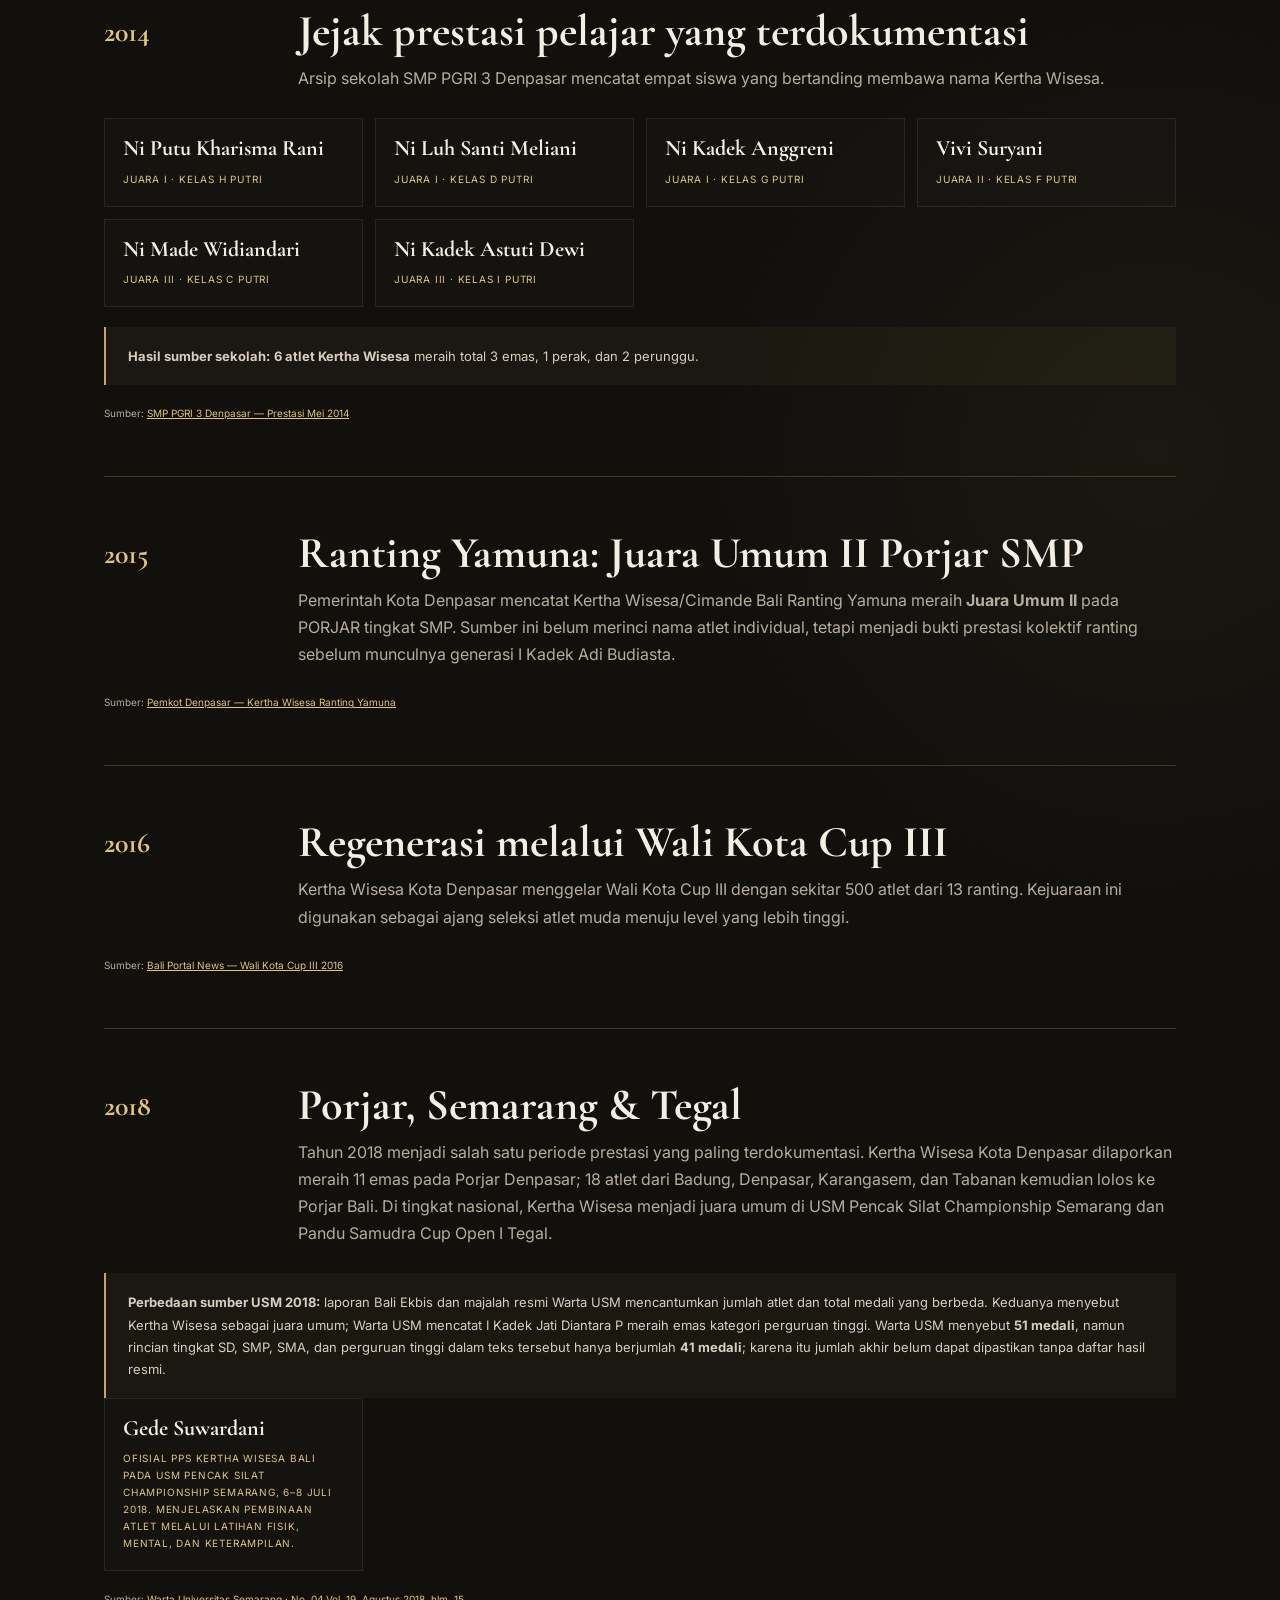
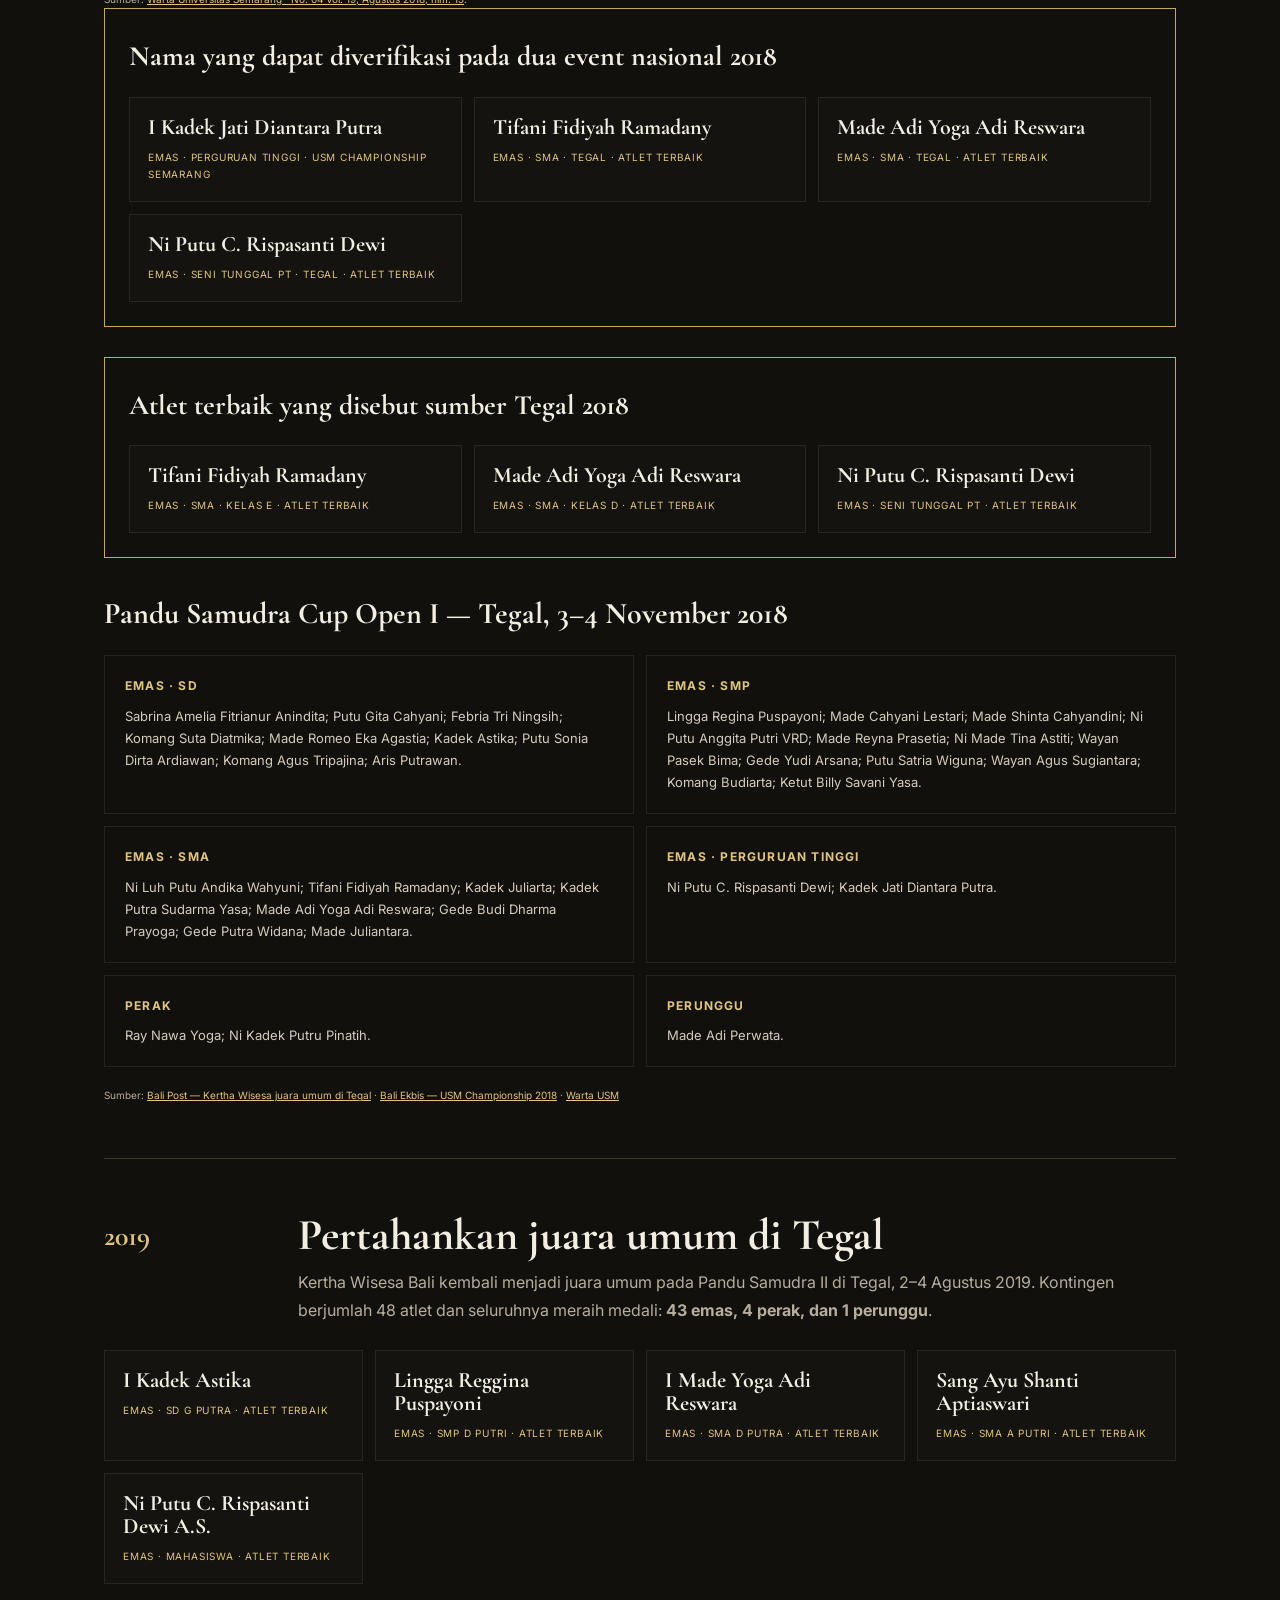
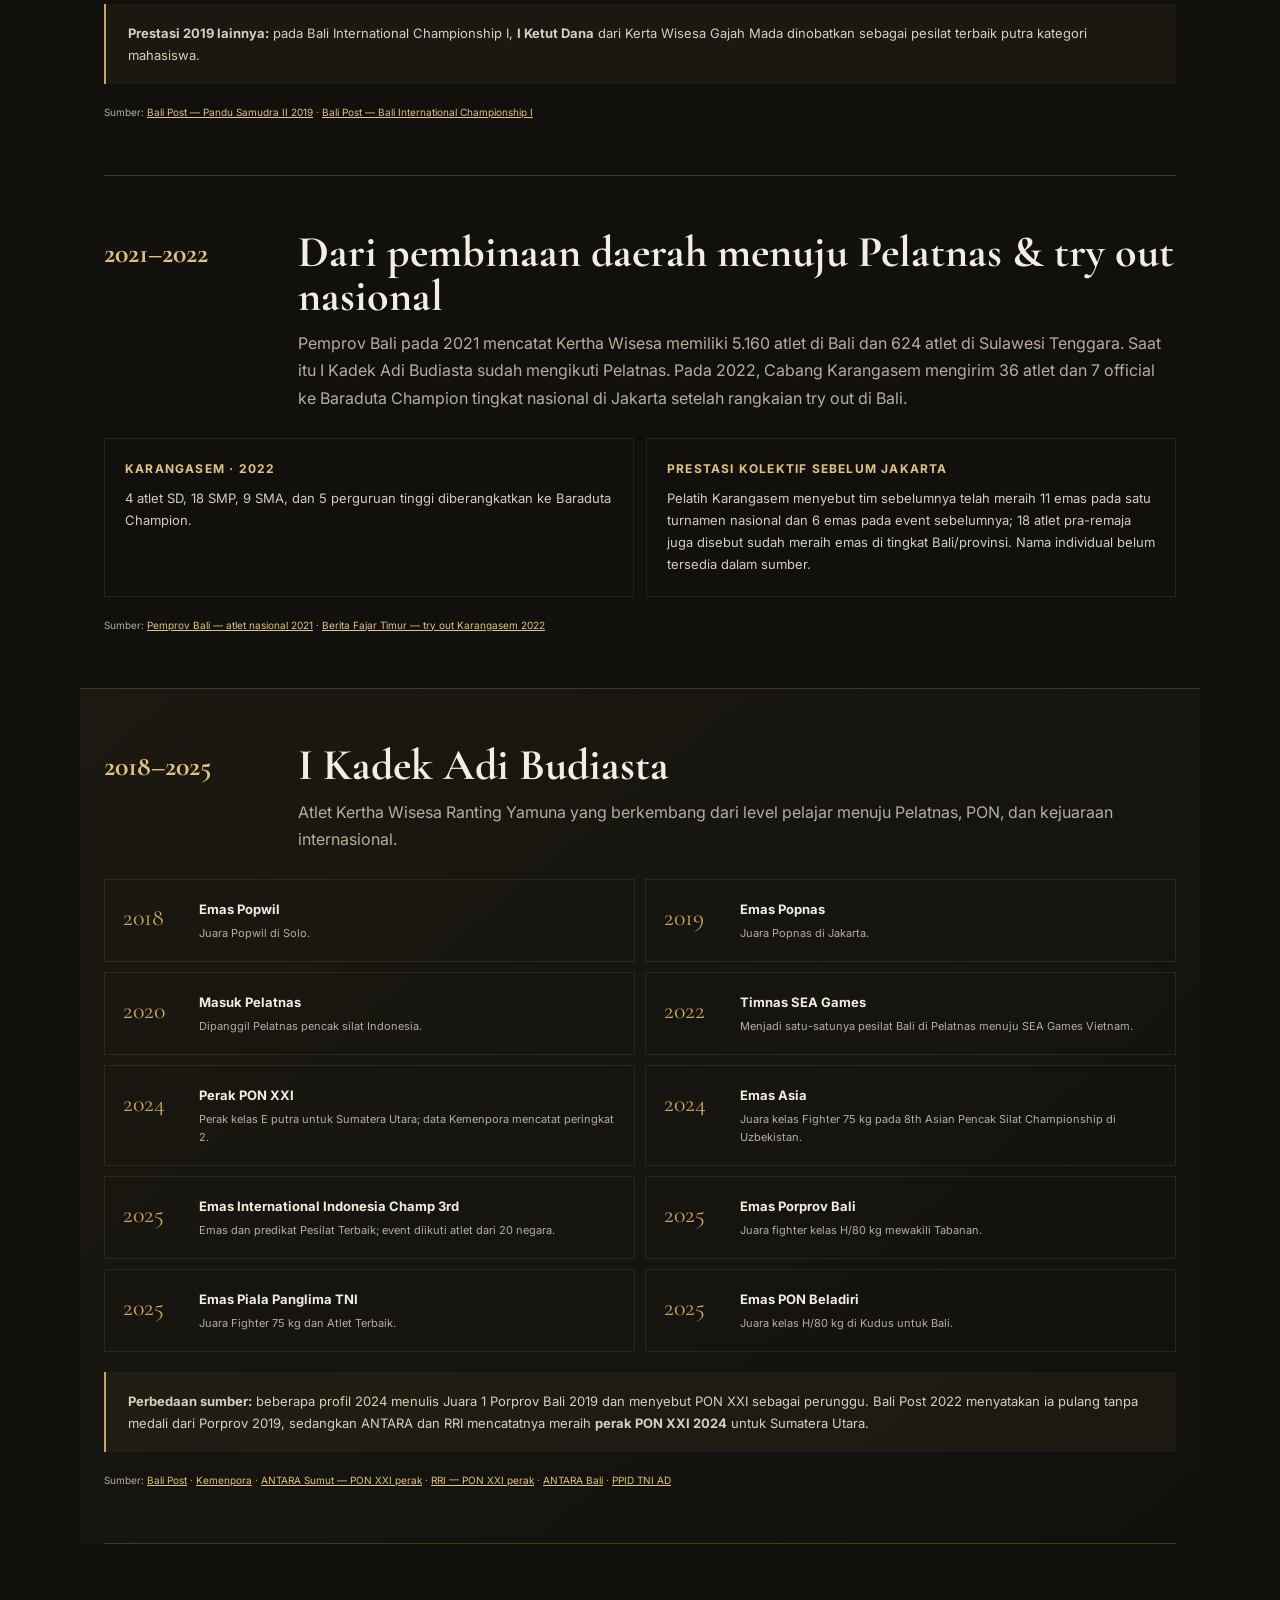
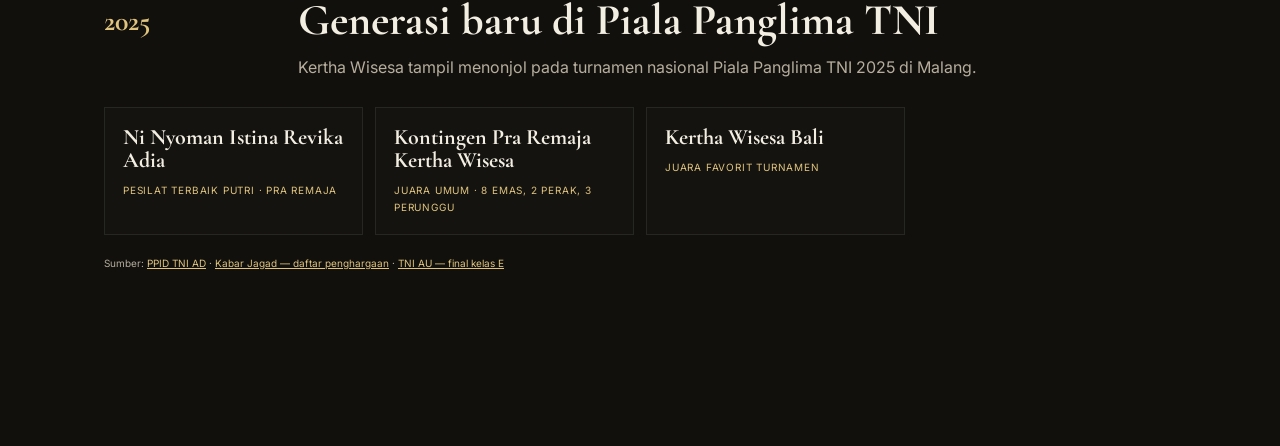
==== commit d619c3f9: "Connect athlete and achievements page to live membership directory without exposing private child re" ====
--- a/atlet.html
+++ b/atlet.html
@@ -6,7 +6,8 @@
 <title>Atlet & Prestasi — PPS Kertha Wisesa</title>
 <link rel="preconnect" href="https://fonts.googleapis.com"><link rel="preconnect" href="https://fonts.gstatic.com" crossorigin>
 <link href="https://fonts.googleapis.com/css2?family=Cormorant+Garamond:wght@500;600;700&family=Inter:wght@400;500;600;700&display=swap" rel="stylesheet">
-<link rel="stylesheet" href="styles.css?v=21">
+<link rel="stylesheet" href="styles.css?v=24">
+<link rel="stylesheet" href="membership-sync.css?v=3"><script src="membership-sync.js?v=4" defer></script>
 </head><body>
 <main class="athlete-page">
 <a class="bio-back" href="index.html#atlet">← Kembali ke situs utama</a>
@@ -14,6 +15,8 @@
 <h1 class="bio-title">Atlet & Prestasi</h1>
 <p class="bio-subtitle">Arsip atlet dan prestasi PPS Kertha Wisesa berdasarkan publikasi pemerintah, media, sekolah, perguruan, dan dokumen pertandingan.</p>
 
+<section id="atlet-aktif" class="kw-live" data-kw-live data-category="athletes"><p class="kicker">KW Digital Membership</p><h2>Atlet Aktif Celagigendong Pemecutan</h2><p class="kw-live-sub">Statistik anggota aktif dari database perguruan. Direktori publik hanya menampilkan profil yang memenuhi syarat dan mendapat persetujuan publikasi.</p><div class="kw-live-stats" style="grid-template-columns:1fr"><div class="kw-live-stat"><strong data-kw-count="athletes">—</strong><span>Atlet aktif</span></div></div><p class="kw-live-status" data-kw-status aria-live="polite">Memuat data keanggotaan...</p><div class="kw-live-roster" data-kw-roster></div></section>
+<p class="kicker">Arsip prestasi lintas wilayah</p>
 <section class="athlete-era">
   <div class="athlete-era-head">
     <time>1970-an–1980-an</time>
--- a/styles.css
+++ b/styles.css
@@ -33,11 +33,9 @@
 .nav-wrap{max-width:var(--max);margin:auto;height:78px;padding:0 24px;display:flex;align-items:center;justify-content:space-between;gap:28px}
 .brand{display:flex;align-items:center;gap:12px;text-decoration:none}
 .brand-logo,.footer-logo,.hero-logo,.emblem-visual img{
-  object-fit:cover;
+  object-fit:contain;
   display:block;
   background:transparent !important;
-  -webkit-clip-path:polygon(49.1% 1.2%,98.2% 38.1%,81.1% 98.8%,17.2% 98.8%,1.2% 38.1%);
-  clip-path:polygon(49.1% 1.2%,98.2% 38.1%,81.1% 98.8%,17.2% 98.8%,1.2% 38.1%);
 }
 .brand-logo{width:40px;height:40px;flex:0 0 auto;filter:none}
 .footer-logo{width:44px;height:44px;flex:0 0 auto;filter:none}
@@ -465,3 +463,10 @@
   max-height:none;
   object-fit:contain;
 }
+
+/* Keep the entire mobile navigation reachable, including the final link. */
+@media(max-width:820px){
+ .site-header .nav.open{max-height:calc(100vh - 78px);max-height:calc(100dvh - 78px);overflow-y:auto;overscroll-behavior:contain;-webkit-overflow-scrolling:touch;padding-bottom:calc(28px + env(safe-area-inset-bottom,0px));box-sizing:border-box;}
+ .site-header .nav.open a{flex-shrink:0;}
+ body:has(.site-header .nav.open) #nadmo-discord-cs{display:none!important;}
+}
--- a/membership-sync.css
+++ b/membership-sync.css
@@ -0,0 +1,6 @@
+
+.kw-live{max-width:1000px;margin:32px auto;padding:24px;border:1px solid #66563b;border-radius:16px;background:linear-gradient(145deg,#211c15,#171511);color:#f4e6cb;text-align:left}.kw-live h2{font-family:Georgia,serif;color:#f4e6cb;margin:8px 0 12px;font-size:clamp(24px,4vw,36px)}.kw-live .kw-live-sub{color:#c5b99f;font-size:14px;line-height:1.6}.kw-live-stats{display:grid;grid-template-columns:repeat(3,minmax(0,1fr));gap:10px;margin:20px 0}.kw-live-stat{background:#15130f;border:1px solid #52452e;border-radius:12px;padding:16px 8px;text-align:center}.kw-live-stat strong{display:block;font-size:clamp(24px,5vw,42px);color:#e7c889;font-family:Inter,Arial,sans-serif;font-variant-numeric:tabular-nums}.kw-live-stat span{font-size:12px;color:#e0d5bf;overflow-wrap:anywhere}.kw-live-status{font-size:12px;color:#b9af98;margin:12px 0}.kw-live-link{display:inline-block;color:#edcf95!important;text-decoration:none;border:1px solid #826c45;border-radius:8px;padding:10px 16px;margin:8px 8px 0 0;font-size:13px}.kw-live-roster{display:grid;grid-template-columns:repeat(auto-fit,minmax(min(100%,210px),1fr));gap:12px}.kw-live-person{background:#171511;border:1px solid #52452e;border-radius:10px;padding:16px}.kw-live-person h3{font-family:Georgia,serif;font-size:21px;color:#f4e6cb;margin:8px 0}.kw-live-person small{color:#e7c889}.kw-live-person p{font-size:13px;color:#c5b99f;margin:8px 0}.kw-live-archive-label{font-size:13px;color:#c5b99f;text-align:center;margin:25px 0}@media(max-width:480px){.kw-live{padding:16px;margin:22px 0}.kw-live-stats{gap:6px}.kw-live-stat{padding:12px 5px}.kw-live-stat span{font-size:11px}}
+
+.kw-live-tab{width:100%;font-family:inherit;cursor:pointer;transition:background .15s,border-color .15s,transform .15s}.kw-live-tab:hover{background:#282117;border-color:#b99a60}.kw-live-tab[aria-pressed="true"]{border-color:#c4a066;background:#2a2318;box-shadow:inset 0 -3px #bf9c5d}.kw-live-tab:focus-visible{outline:2px solid #edcf95;outline-offset:3px}.kw-live-hint{display:block;color:#c4a670;margin-top:8px;font-size:11px}.kw-live-directory-title{color:#f4e6cb;font-family:Georgia,serif;font-size:22px;margin:22px 0 12px}.kw-live-empty{color:#c5b99f;font-size:14px;grid-column:1/-1;padding:12px;border:1px dashed #66563b;border-radius:8px}.kw-live-roster{margin-bottom:12px}
+
+.kw-live-roster{grid-template-columns:repeat(auto-fill,minmax(min(100%,165px),1fr));gap:12px}.kw-live-person{text-align:center;display:flex;flex-direction:column;align-items:center;padding:16px 10px;min-width:0}.kw-directory-portrait{width:clamp(86px,14vw,118px);aspect-ratio:1;border-radius:50%;border:2px solid #ae8b4f;background:#31281b;color:#dfc38b;display:grid;place-items:center;position:relative;overflow:hidden;font-family:Georgia,serif;font-size:28px}.kw-directory-portrait img{position:absolute;inset:0;width:100%;height:100%;object-fit:cover;object-position:center 24%}.kw-live-person h3{font-size:clamp(16px,2.4vw,22px);line-height:1.35;overflow-wrap:anywhere;margin:12px 0 4px}.kw-live-person small{font-size:12px;color:#e7c889;font-weight:600}@media(max-width:480px){.kw-live-roster{grid-template-columns:repeat(2,minmax(0,1fr));gap:8px}.kw-live-person{padding:12px 8px}}
